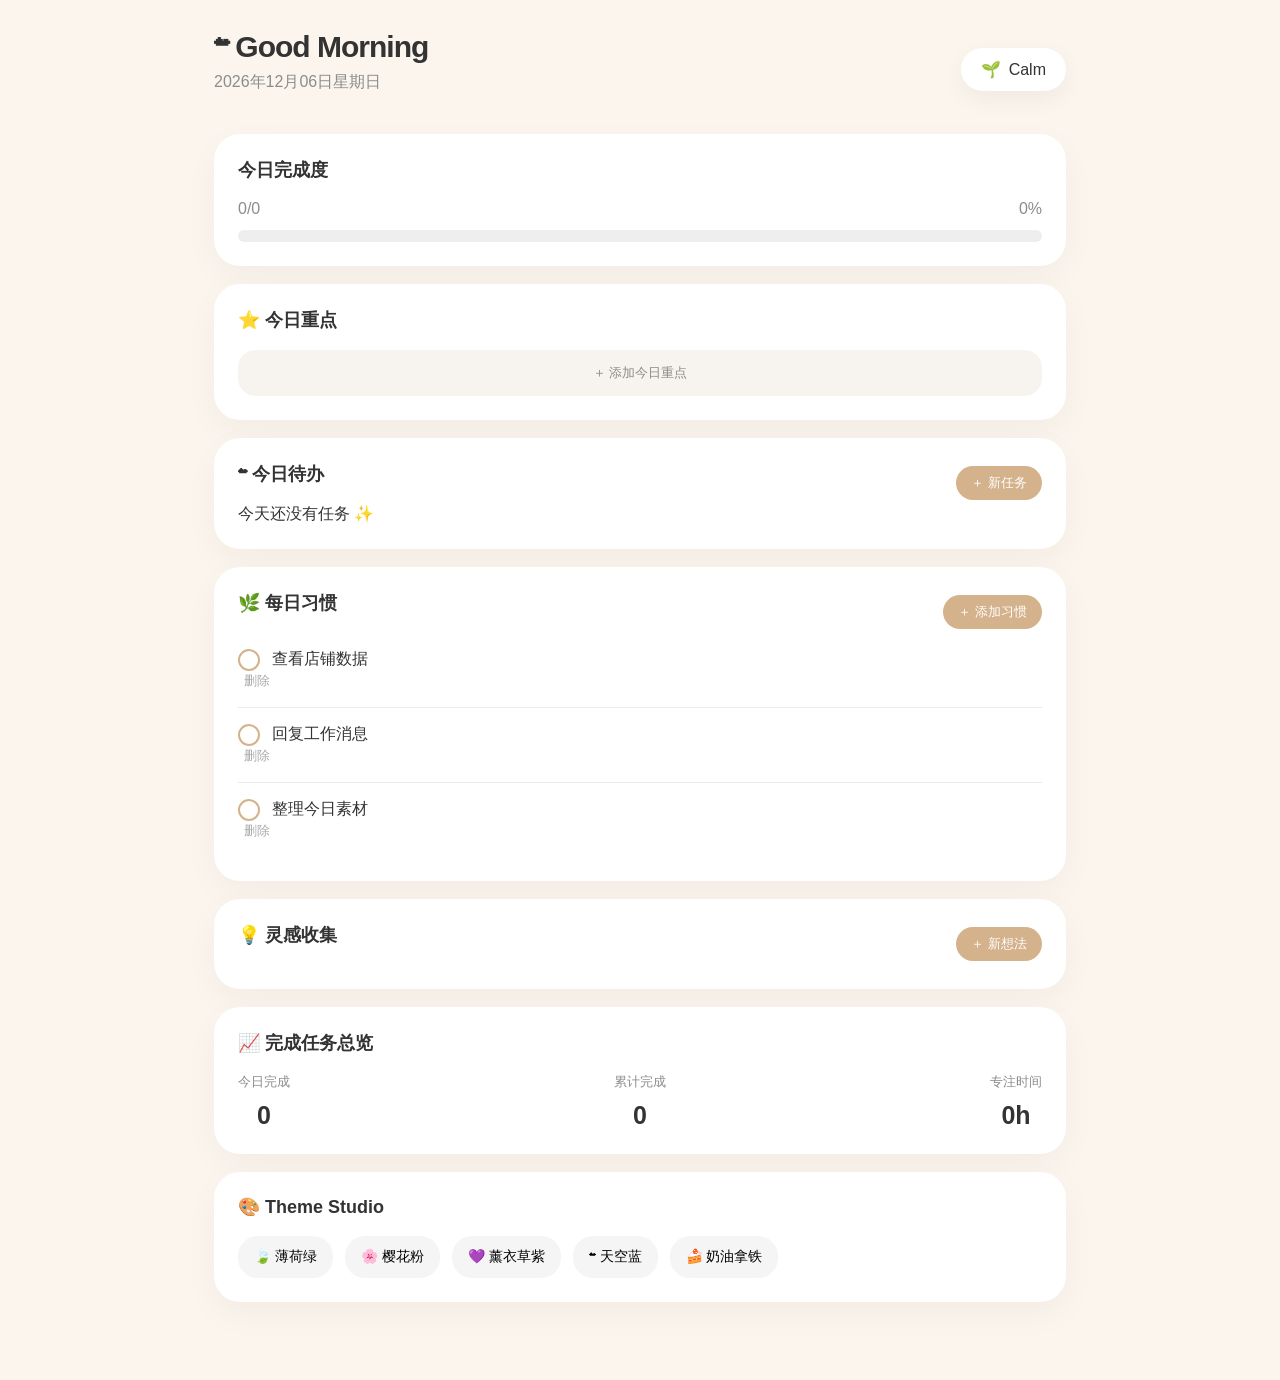
==== index.html @ 62d044f2 "Update index.html" ====
<!DOCTYPE html>
<html lang="zh-CN">

<head>

<meta charset="UTF-8">
<meta name="viewport" content="width=device-width, initial-scale=1.0">

<title>Daynote · Personal Work OS</title>

<link rel="stylesheet" href="style.css">

</head>


<body>


<div class="app">


<!-- 顶部 -->

<header class="top">

<div>

<h1>
☁ Good Morning
</h1>

<p id="todayDate">
2026.07.27 Monday
</p>

</div>


<div class="mood">

<span>
🌱
</span>

<span>
Calm
</span>

</div>


</header>





<!-- 今日完成度 -->

<section class="card progress-card">


<div class="section-title">

今日完成度

</div>


<div class="progress-info">

<span id="completeCount">
0 / 0
</span>


<span id="completeRate">
0%
</span>


</div>


<div class="progress-bar">

<div id="progressLine"></div>

</div>


</section>







<!-- 今日重点 -->

<section class="card">


<div class="section-title">

⭐ 今日重点

</div>


<div id="focusList">


<button class="add-small">

＋ 添加今日重点

</button>


</div>


</section>







<!-- 今日待办 -->

<section class="card">


<div class="section-header">

<div class="section-title">

☁ 今日待办

</div>


<button id="addTaskBtn">

＋ 新任务

</button>


</div>



<div id="taskList">


<!-- JS生成任务 -->


</div>



</section>








<!-- 每日习惯 -->

<section class="card">


<div class="section-header">


<div class="section-title">

🌿 每日习惯

</div>


<button id="addRoutineBtn">

＋ 添加习惯

</button>


</div>



<div id="routineList">


</div>



</section>








<!-- 灵感收集 -->

<section class="card">


<div class="section-header">


<div class="section-title">

💡 灵感收集

</div>


<button id="addIdeaBtn">

＋ 新想法

</button>


</div>


<div id="ideaList">


</div>


</section>








<!-- 完成统计 -->

<section class="card">


<div class="section-title">

📈 完成任务总览

</div>



<div class="statistics">


<div>

<p>
今日完成
</p>

<strong id="todayDone">
0
</strong>

</div>



<div>

<p>
累计完成
</p>

<strong id="totalDone">
0
</strong>


</div>



<div>

<p>
专注时间
</p>

<strong id="focusTime">
0h
</strong>


</div>



</div>



</section>









<!-- 主题 -->

<section class="card">


<div class="section-title">

🎨 Theme Studio

</div>



<div class="theme-box">


<button data-theme="mint">
🍃 薄荷绿
</button>


<button data-theme="pink">
🌸 樱花粉
</button>


<button data-theme="purple">
💜 薰衣草紫
</button>


<button data-theme="blue">
☁ 天空蓝
</button>


<button data-theme="cream">
🍰 奶油拿铁
</button>



</div>



</section>









</div>









<!-- 新建任务弹窗 -->


<div class="modal hidden" id="taskModal">


<div class="modal-content">


<h2>
新建任务
</h2>



<label>
任务名称
</label>


<input id="taskName"
placeholder="例如：优化详情页">




<label>
项目</label>


<input id="taskProject"
placeholder="例如：bydoll">


<label>
分类
</label>


<div class="category-box">

<select id="taskCategory">

<option value="">
选择分类
</option>

</select>


<button type="button" id="manageCategoryBtn">
＋ 管理分类
</button>


</div>




<div class="time-row">


<div>

<label>
开始时间
</label>

<input type="time" id="startTime">

</div>



<div>

<label>
截止时间
</label>

<input type="time" id="endTime">

</div>


</div>







<label>

循环任务

</label>


<select id="repeatTask">


<option value="none">
不循环
</option>

<option value="daily">
每天
</option>

<option value="workday">
工作日
</option>

<option value="weekly">
每周
</option>

<option value="monthly">
每月
</option>


</select>







<label>

备注

</label>


<textarea id="taskNote"

placeholder="添加任务备注...">

</textarea>






<div class="modal-buttons">


<button id="cancelTask">

取消

</button>


<button id="saveTask">

保存

</button>



</div>



</div>


</div>









<!-- 习惯弹窗 -->


<div class="modal hidden" id="routineModal">


<div class="modal-content">


<h2>
新增每日习惯
</h2>


<input id="routineName"

placeholder="例如：英语学习30分钟">



<select id="routineRepeat">

<option>
每天
</option>

<option>
工作日
</option>

<option>
每周
</option>


</select>



<div class="modal-buttons">

<button id="cancelRoutine">

取消

</button>


<button id="saveRoutine">

保存

</button>


</div>


</div>


</div>








<script src="app.js"></script>


</body>


</html>
---- style.css ----
:root{

    --bg:#FBF5ED;
    --card:#FFFFFF;

    --primary:#D4B28C;
    --primary-dark:#B48A62;

    --success:#A9B89A;

    --text:#333333;
    --sub:#8C8C8C;

    --border:#EFEAE3;

}



/* ===== 基础 ===== */


*{
    box-sizing:border-box;
}


body{

    margin:0;

    background:var(--bg);

    color:var(--text);

    font-family:

    "PingFang SC",
    "Microsoft YaHei",
    "Noto Sans SC",
    sans-serif;


}



button{

    border:none;

    cursor:pointer;

    font-family:inherit;

}



.app{

    width:100%;

    max-width:900px;

    margin:auto;

    padding:30px 24px 60px;

}





/* ===== 顶部 ===== */


.top{

    display:flex;

    justify-content:space-between;

    align-items:center;

    margin-bottom:25px;

}



.top h1{

    margin:0;

    font-size:30px;

    font-weight:600;

    letter-spacing:-1px;

}



.top p{

    margin-top:8px;

    color:var(--sub);

}





.mood{

    background:var(--card);

    padding:12px 20px;

    border-radius:30px;

    box-shadow:

    0 8px 25px rgba(0,0,0,.05);

    display:flex;

    gap:8px;

    align-items:center;

}






/* ===== 卡片 ===== */


.card{

    background:var(--card);

    border-radius:26px;

    padding:24px;

    margin-bottom:18px;


    box-shadow:

    0 12px 35px rgba(0,0,0,.04);


    transition:.3s;

}



.card:hover{

    transform:translateY(-2px);

}







.section-title{

    font-size:18px;

    font-weight:600;

    margin-bottom:18px;

}



.section-header{

    display:flex;

    justify-content:space-between;

    align-items:center;

}





/* ===== 按钮 ===== */


#addTaskBtn,

#addRoutineBtn,

#addIdeaBtn{

    background:var(--primary);

    color:white;

    padding:8px 15px;

    border-radius:20px;

    font-size:13px;

}





.add-small{

    background:#f7f3ee;

    color:var(--sub);

    width:100%;

    padding:14px;

    border-radius:18px;

}






/* ===== 进度 ===== */


.progress-info{

    display:flex;

    justify-content:space-between;

    color:var(--sub);

    margin-bottom:12px;

}




.progress-bar{

    height:12px;

    background:#eee;

    border-radius:20px;

    overflow:hidden;

}



#progressLine{

    height:100%;

    width:0;

    background:var(--primary);

    border-radius:20px;

    transition:.5s;

}








/* ===== 任务 ===== */


.task-item{


    padding:16px 0;

    border-bottom:

    1px solid var(--border);


    animation:fade .3s;


}



.task-item:last-child{

    border-bottom:none;

}



.task-main{

    display:flex;

    align-items:flex-start;

    gap:12px;

}



.checkbox{

    width:22px;

    height:22px;

    border-radius:50%;

    border:2px solid var(--primary);

    flex-shrink:0;

}



.checkbox.done{

    background:var(--success);

    border-color:var(--success);

}



.task-title{

    font-size:15px;

}



.task-done{

    text-decoration:line-through;

    color:#aaa;

}



.task-meta{

    margin-top:8px;

    font-size:12px;

    color:var(--sub);

}



.note{

    background:#faf8f5;

    padding:12px;

    margin-top:12px;

    border-radius:15px;

    font-size:13px;

    color:#666;

}





/* ===== 统计 ===== */


.statistics{

    display:flex;

    justify-content:space-between;

    text-align:center;

}



.statistics p{

    margin:0 0 10px;

    color:var(--sub);

    font-size:13px;

}



.statistics strong{

    font-size:25px;

}







/* ===== 主题 ===== */


.theme-box{

    display:flex;

    flex-wrap:wrap;

    gap:12px;

}



.theme-box button{


    background:#f5f5f5;

    padding:12px 16px;

    border-radius:20px;

    font-size:14px;


}






/* ===== 弹窗 ===== */


.modal{


    position:fixed;

    inset:0;

    background:

    rgba(0,0,0,.25);


    display:flex;

    justify-content:center;

    align-items:center;

    z-index:100;


}




.hidden{

    display:none;

}



.modal-content{


    width:90%;

    max-width:420px;


    background:white;


    border-radius:30px;

    padding:28px;


    animation:pop .25s;


}





.modal-content h2{

    margin-top:0;

}




.modal-content label{


    display:block;

    font-size:13px;

    color:var(--sub);

    margin:

    15px 0 8px;


}





.modal-content input,

.modal-content textarea,

.modal-content select{


    width:100%;


    border:none;

    background:#f7f5f2;

    border-radius:15px;

    padding:14px;


    outline:none;

    font-size:14px;


}





.modal-content textarea{

    height:100px;

    resize:none;

}





.time-row{

    display:flex;

    gap:10px;

}



.time-row div{

    flex:1;

}





.modal-buttons{


    display:flex;

    gap:12px;

    margin-top:20px;

}



.modal-buttons button{

    flex:1;

    padding:14px;

    border-radius:18px;


}



#cancelTask,

#cancelRoutine{

    background:#eee;

}



#saveTask,

#saveRoutine{

    background:var(--primary);

    color:white;

}





/* ===== 动画 ===== */


@keyframes fade{

    from{

        opacity:0;

        transform:translateY(10px);

    }


    to{

        opacity:1;

    }

}



@keyframes pop{

    from{

        opacity:0;

        transform:scale(.9);

    }

    to{

        opacity:1;

    }

}








/* ===== 五套主题 ===== */



body.mint{


    --bg:#F1F8F5;

    --primary:#91C9B0;

    --primary-dark:#6FAF92;


}



body.pink{


    --bg:#FFF3F6;

    --primary:#E8A7B8;

    --primary-dark:#D98298;


}



body.purple{


    --bg:#F6F2FA;

    --primary:#B7A4D8;

    --primary-dark:#9278C0;


}



body.blue{


    --bg:#F1F7FC;

    --primary:#8BB9DD;

    --primary-dark:#6298C4;


}



body.cream{


    --bg:#FBF5ED;

    --primary:#D4B28C;

    --primary-dark:#B48A62;


}








/* 手机适配 */


@media(max-width:600px){


.app{

    padding:20px 15px;

}



.top h1{

    font-size:25px;

}



.card{

    padding:20px;

    border-radius:22px;

}



.statistics strong{

    font-size:21px;

}


}
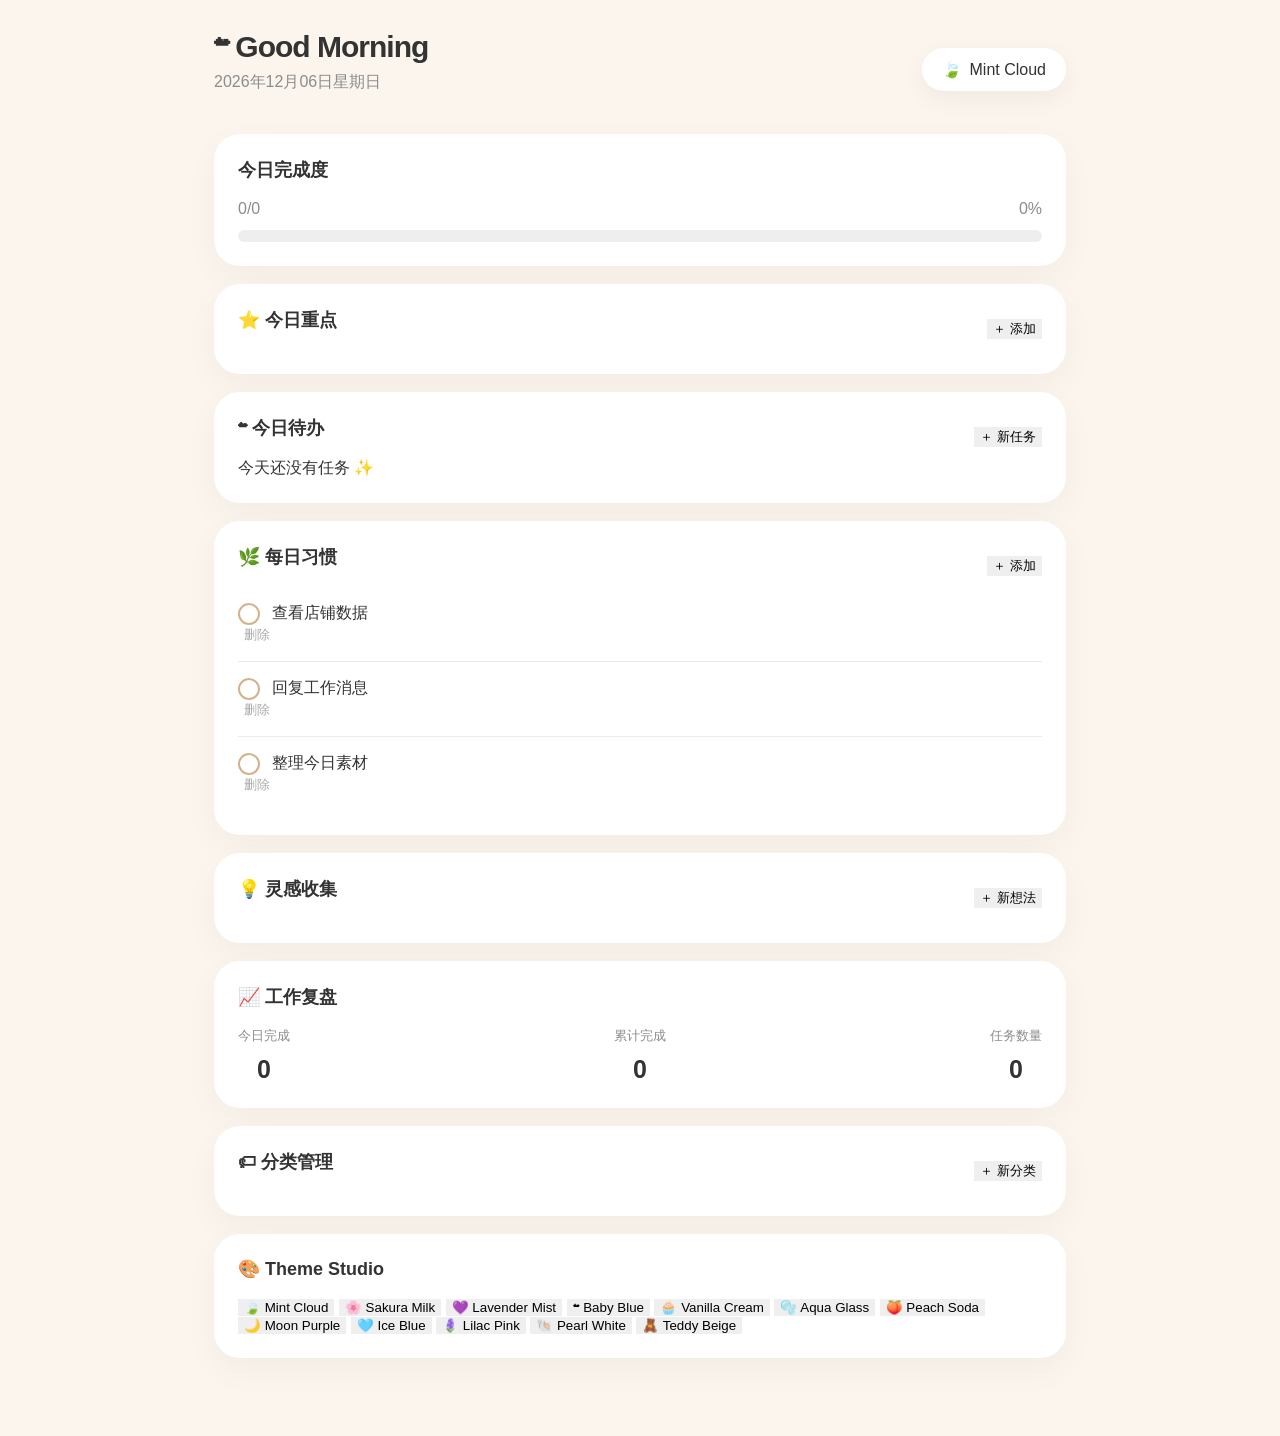
==== commit 4247dc35: "Update index.html" ====
--- a/index.html
+++ b/index.html
@@ -4,12 +4,17 @@
 <head>
 
 <meta charset="UTF-8">
+
 <meta name="viewport" content="width=device-width, initial-scale=1.0">
 
-<title>Daynote · Personal Work OS</title>
+<title>
+Daynote · Personal Work OS
+</title>
+
 
 <link rel="stylesheet" href="style.css">
 
+
 </head>
 
 
@@ -22,6 +27,7 @@
 <!-- 顶部 -->
 
 <header class="top">
+
 
 <div>
 
@@ -29,23 +35,27 @@
 ☁ Good Morning
 </h1>
 
+
 <p id="todayDate">
 2026.07.27 Monday
 </p>
 
-</div>
+
+</div>
+
 
 
 <div class="mood">
 
-<span>
-🌱
+<span id="moodIcon">
+🍃
 </span>
 
-<span>
-Calm
+<span id="moodText">
+Mint Cloud
 </span>
 
+
 </div>
 
 
@@ -55,9 +65,12 @@
 
 
 
-<!-- 今日完成度 -->
-
-<section class="card progress-card">
+
+
+<!-- 完成度 -->
+
+
+<section class="card">
 
 
 <div class="section-title">
@@ -68,6 +81,7 @@
 
 
 <div class="progress-info">
+
 
 <span id="completeCount">
 0 / 0
@@ -82,11 +96,17 @@
 </div>
 
 
+
 <div class="progress-bar">
 
-<div id="progressLine"></div>
-
-</div>
+
+<div id="progressLine">
+
+</div>
+
+
+</div>
+
 
 
 </section>
@@ -97,11 +117,16 @@
 
 
 
+
 <!-- 今日重点 -->
 
+
 <section class="card">
 
 
+<div class="section-header">
+
+
 <div class="section-title">
 
 ⭐ 今日重点
@@ -109,16 +134,21 @@
 </div>
 
 
+
+<button onclick="addFocus()">
+
+＋ 添加
+
+</button>
+
+
+</div>
+
+
+
 <div id="focusList">
 
 
-<button class="add-small">
-
-＋ 添加今日重点
-
-</button>
-
-
 </div>
 
 
@@ -130,13 +160,17 @@
 
 
 
+
+
 <!-- 今日待办 -->
 
+
 <section class="card">
 
 
 <div class="section-header">
 
+
 <div class="section-title">
 
 ☁ 今日待办
@@ -144,7 +178,8 @@
 </div>
 
 
-<button id="addTaskBtn">
+
+<button onclick="openTaskModal()">
 
 ＋ 新任务
 
@@ -158,11 +193,7 @@
 <div id="taskList">
 
 
-<!-- JS生成任务 -->
-
-
-</div>
-
+</div>
 
 
 </section>
@@ -174,8 +205,10 @@
 
 
 
+
 <!-- 每日习惯 -->
 
+
 <section class="card">
 
 
@@ -189,9 +222,10 @@
 </div>
 
 
-<button id="addRoutineBtn">
-
-＋ 添加习惯
+
+<button onclick="openRoutineModal()">
+
+＋ 添加
 
 </button>
 
@@ -202,9 +236,7 @@
 
 <div id="routineList">
 
-
-</div>
-
+</div>
 
 
 </section>
@@ -216,7 +248,9 @@
 
 
 
-<!-- 灵感收集 -->
+
+<!-- 灵感 -->
+
 
 <section class="card">
 
@@ -231,7 +265,8 @@
 </div>
 
 
-<button id="addIdeaBtn">
+
+<button onclick="addIdea()">
 
 ＋ 新想法
 
@@ -241,6 +276,7 @@
 </div>
 
 
+
 <div id="ideaList">
 
 
@@ -256,14 +292,16 @@
 
 
 
-<!-- 完成统计 -->
+
+<!-- 工作统计 -->
+
 
 <section class="card">
 
 
 <div class="section-title">
 
-📈 完成任务总览
+📈 工作复盘
 
 </div>
 
@@ -282,6 +320,7 @@
 0
 </strong>
 
+
 </div>
 
 
@@ -301,21 +340,22 @@
 
 
 
+
 <div>
 
 <p>
-专注时间
+任务数量
 </p>
 
-<strong id="focusTime">
-0h
+
+<strong id="taskTotal">
+0
 </strong>
 
 
 </div>
 
 
-
 </div>
 
 
@@ -330,8 +370,53 @@
 
 
 
+<!-- 分类管理 -->
+
+
+<section class="card">
+
+
+<div class="section-header">
+
+
+<div class="section-title">
+
+🏷 分类管理
+
+</div>
+
+
+<button onclick="openCategoryModal()">
+
+＋ 新分类
+
+</button>
+
+
+</div>
+
+
+
+<div id="categoryList">
+
+
+</div>
+
+
+
+</section>
+
+
+
+
+
+
+
+
+
 <!-- 主题 -->
 
+
 <section class="card">
 
 
@@ -343,37 +428,96 @@
 
 
 
-<div class="theme-box">
-
-
-<button data-theme="mint">
-🍃 薄荷绿
-</button>
-
-
-<button data-theme="pink">
-🌸 樱花粉
-</button>
-
-
-<button data-theme="purple">
-💜 薰衣草紫
-</button>
-
-
-<button data-theme="blue">
-☁ 天空蓝
-</button>
-
-
-<button data-theme="cream">
-🍰 奶油拿铁
-</button>
-
-
-
-</div>
-
+<div class="theme-grid">
+
+
+
+<button onclick="changeTheme('mint')">
+
+🍃 Mint Cloud
+
+</button>
+
+
+<button onclick="changeTheme('sakura')">
+
+🌸 Sakura Milk
+
+</button>
+
+
+<button onclick="changeTheme('lavender')">
+
+💜 Lavender Mist
+
+</button>
+
+
+<button onclick="changeTheme('babyblue')">
+
+☁ Baby Blue
+
+</button>
+
+
+<button onclick="changeTheme('vanilla')">
+
+🧁 Vanilla Cream
+
+</button>
+
+
+<button onclick="changeTheme('aqua')">
+
+🫧 Aqua Glass
+
+</button>
+
+
+<button onclick="changeTheme('peach')">
+
+🍑 Peach Soda
+
+</button>
+
+
+<button onclick="changeTheme('moon')">
+
+🌙 Moon Purple
+
+</button>
+
+
+<button onclick="changeTheme('ice')">
+
+🩵 Ice Blue
+
+</button>
+
+
+<button onclick="changeTheme('lilac')">
+
+🪻 Lilac Pink
+
+</button>
+
+
+<button onclick="changeTheme('pearl')">
+
+🐚 Pearl White
+
+</button>
+
+
+<button onclick="changeTheme('teddy')">
+
+🧸 Teddy Beige
+
+</button>
+
+
+
+</div>
 
 
 </section>
@@ -382,27 +526,25 @@
 
 
 
-
-
-
-
-</div>
-
-
-
-
-
-
-
-
-
-<!-- 新建任务弹窗 -->
+</div>
+
+
+
+
+
+
+
+
+
+<!-- ==================
+任务弹窗
+================== -->
 
 
 <div class="modal hidden" id="taskModal">
 
 
-<div class="modal-content">
+<div class="modal-box">
 
 
 <h2>
@@ -417,17 +559,22 @@
 
 
 <input id="taskName"
-placeholder="例如：优化详情页">
+placeholder="例如：优化吸盘挂钩详情页">
+
 
 
 
 
 <label>
-项目</label>
+项目
+</label>
 
 
 <input id="taskProject"
 placeholder="例如：bydoll">
+
+
+
 
 
 <label>
@@ -435,23 +582,40 @@
 </label>
 
 
-<div class="category-box">
-
 <select id="taskCategory">
 
-<option value="">
-选择分类
-</option>
-
 </select>
 
 
-<button type="button" id="manageCategoryBtn">
-＋ 管理分类
-</button>
-
-
-</div>
+
+
+
+<label>
+优先级
+</label>
+
+
+<select id="taskPriority">
+
+
+<option>
+⭐ 高
+</option>
+
+
+<option>
+普通
+</option>
+
+
+<option>
+低
+</option>
+
+
+</select>
+
+
 
 
 
@@ -465,19 +629,27 @@
 开始时间
 </label>
 
-<input type="time" id="startTime">
+
+<input 
+type="time"
+id="startTime">
 
 </div>
 
 
 
 <div>
+
 
 <label>
 截止时间
 </label>
 
-<input type="time" id="endTime">
+
+<input
+type="time"
+id="endTime">
+
 
 </div>
 
@@ -491,31 +663,33 @@
 
 
 <label>
-
 循环任务
-
 </label>
 
 
-<select id="repeatTask">
+<select id="taskRepeat">
 
 
 <option value="none">
 不循环
 </option>
 
+
 <option value="daily">
 每天
 </option>
 
+
 <option value="workday">
 工作日
 </option>
 
+
 <option value="weekly">
 每周
 </option>
 
+
 <option value="monthly">
 每月
 </option>
@@ -530,15 +704,13 @@
 
 
 <label>
-
 备注
-
 </label>
 
 
-<textarea id="taskNote"
-
-placeholder="添加任务备注...">
+<textarea 
+id="taskNote"
+placeholder="记录任务细节...">
 
 </textarea>
 
@@ -546,18 +718,18 @@
 
 
 
-
 <div class="modal-buttons">
 
 
-<button id="cancelTask">
+<button onclick="closeModal('taskModal')">
 
 取消
 
 </button>
 
 
-<button id="saveTask">
+
+<button onclick="saveTask()">
 
 保存
 
@@ -582,13 +754,15 @@
 
 
 
-<!-- 习惯弹窗 -->
+<!-- ==================
+习惯弹窗
+================== -->
 
 
 <div class="modal hidden" id="routineModal">
 
 
-<div class="modal-content">
+<div class="modal-box">
 
 
 <h2>
@@ -596,41 +770,47 @@
 </h2>
 
 
-<input id="routineName"
-
+<input
+id="routineName"
 placeholder="例如：英语学习30分钟">
 
 
 
 <select id="routineRepeat">
+
 
 <option>
 每天
 </option>
 
+
 <option>
 工作日
 </option>
 
+
 <option>
 每周
 </option>
 
 
+
 </select>
 
 
 
 <div class="modal-buttons">
 
-<button id="cancelRoutine">
+
+<button onclick="closeModal('routineModal')">
 
 取消
 
 </button>
 
 
-<button id="saveRoutine">
+
+<button onclick="saveRoutine()">
 
 保存
 
@@ -652,6 +832,68 @@
 
 
 
+
+<!-- ==================
+分类弹窗
+================== -->
+
+
+<div class="modal hidden" id="categoryModal">
+
+
+<div class="modal-box">
+
+
+<h2>
+创建分类
+</h2>
+
+
+
+<input
+id="categoryIcon"
+placeholder="输入图标，例如 🎨">
+
+
+<input
+id="categoryName"
+placeholder="分类名称">
+
+
+
+<div class="modal-buttons">
+
+
+<button onclick="closeModal('categoryModal')">
+
+取消
+
+</button>
+
+
+<button onclick="saveCategory()">
+
+保存
+
+</button>
+
+
+</div>
+
+
+</div>
+
+
+</div>
+
+
+
+
+
+
+
+
+
 <script src="app.js"></script>
 
 
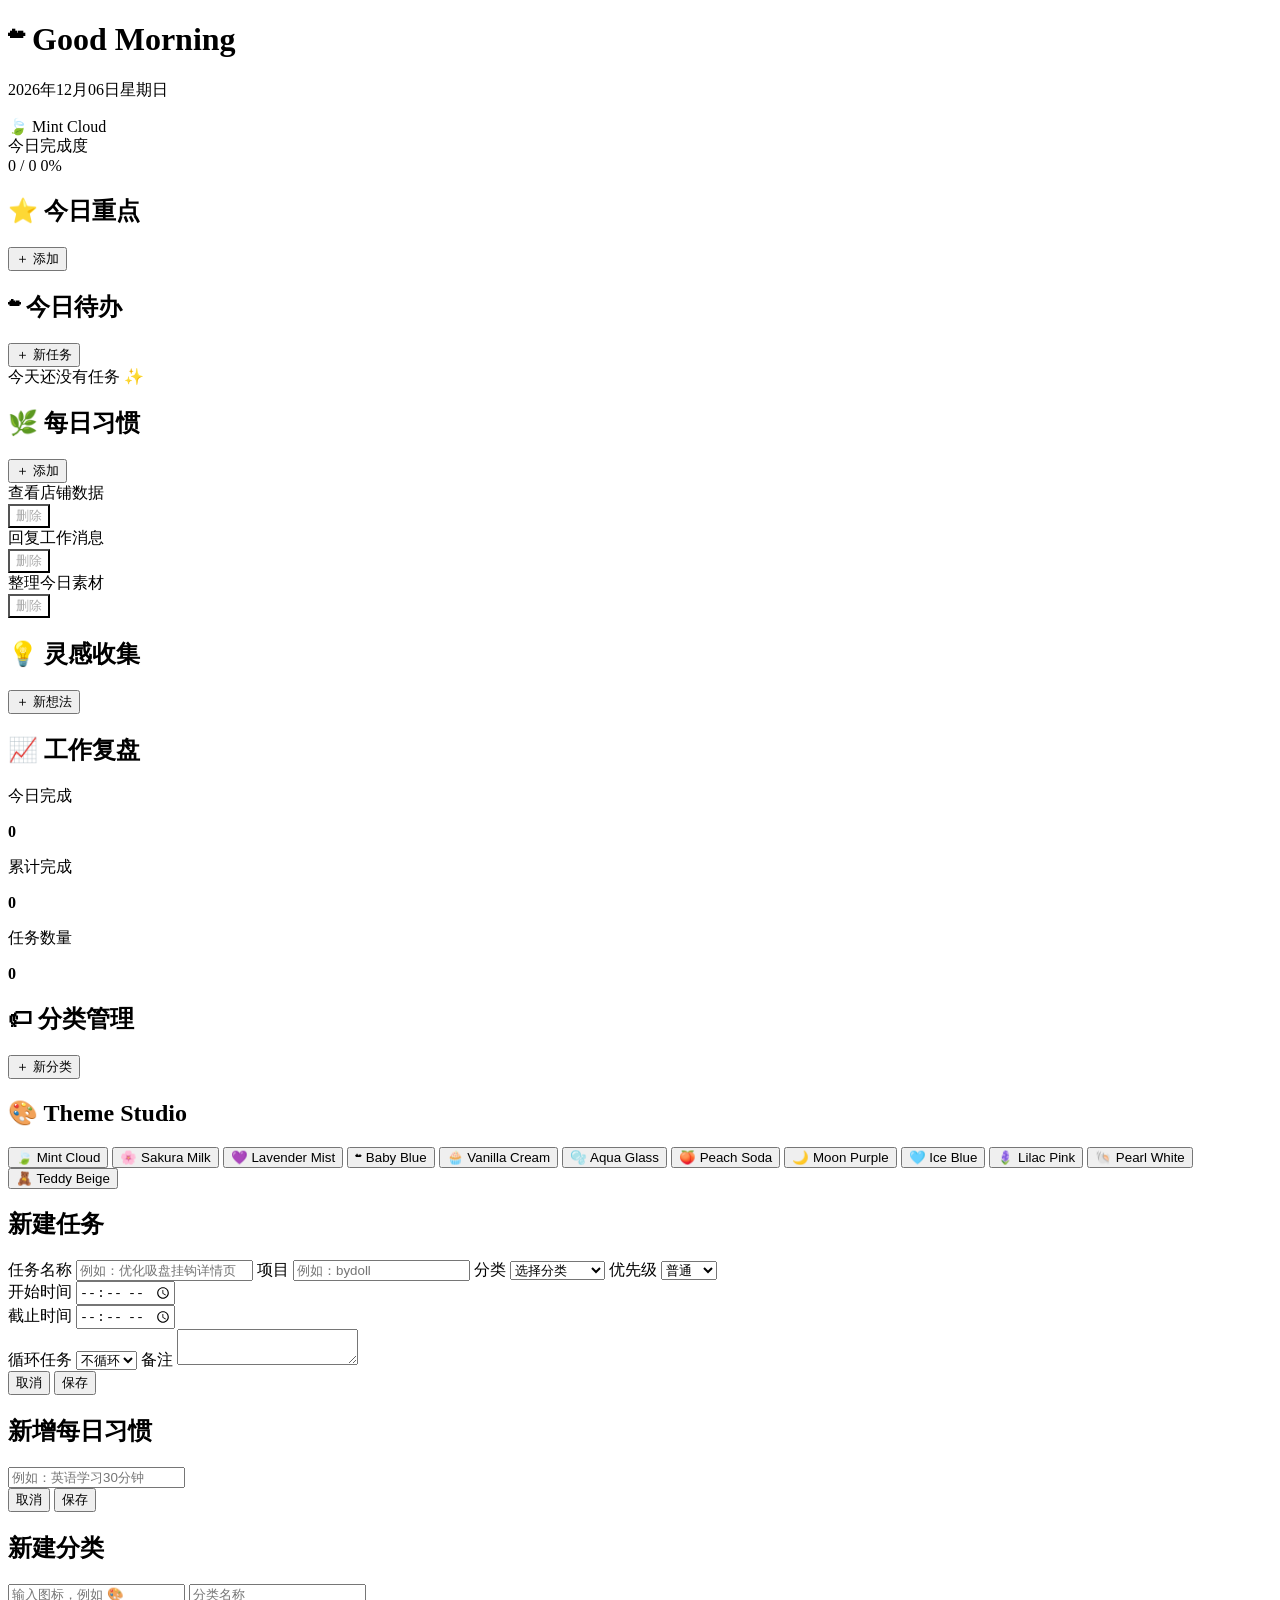
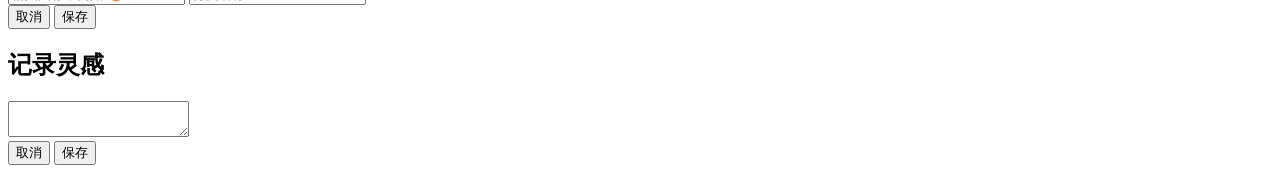
==== commit 20fbc027: "Update index.html" ====
--- a/index.html
+++ b/index.html
@@ -11,10 +11,8 @@
 Daynote · Personal Work OS
 </title>
 
-
 <link rel="stylesheet" href="style.css">
 
-
 </head>
 
 
@@ -23,8 +21,6 @@
 
 <div class="app">
 
-
-<!-- 顶部 -->
 
 <header class="top">
 
@@ -36,9 +32,7 @@
 </h1>
 
 
-<p id="todayDate">
-2026.07.27 Monday
-</p>
+<p id="todayDate"></p>
 
 
 </div>
@@ -47,11 +41,11 @@
 
 <div class="mood">
 
-<span id="moodIcon">
+<span id="themeIcon">
 🍃
 </span>
 
-<span id="moodText">
+<span id="themeName">
 Mint Cloud
 </span>
 
@@ -67,9 +61,6 @@
 
 
 
-<!-- 完成度 -->
-
-
 <section class="card">
 
 
@@ -83,13 +74,17 @@
 <div class="progress-info">
 
 
-<span id="completeCount">
+<span id="progressText">
+
 0 / 0
+
 </span>
 
 
-<span id="completeRate">
+<span id="progressPercent">
+
 0%
+
 </span>
 
 
@@ -99,11 +94,7 @@
 
 <div class="progress-bar">
 
-
-<div id="progressLine">
-
-</div>
-
+<div id="progressInner"></div>
 
 </div>
 
@@ -118,8 +109,6 @@
 
 
 
-<!-- 今日重点 -->
-
 
 <section class="card">
 
@@ -127,15 +116,12 @@
 <div class="section-header">
 
 
-<div class="section-title">
-
+<h2>
 ⭐ 今日重点
-
-</div>
-
-
-
-<button onclick="addFocus()">
+</h2>
+
+
+<button id="addFocusBtn">
 
 ＋ 添加
 
@@ -146,10 +132,8 @@
 
 
 
-<div id="focusList">
-
-
-</div>
+<div id="focusList"></div>
+
 
 
 </section>
@@ -162,24 +146,18 @@
 
 
 
-<!-- 今日待办 -->
-
-
 <section class="card">
 
 
 <div class="section-header">
 
 
-<div class="section-title">
-
+<h2>
 ☁ 今日待办
-
-</div>
-
-
-
-<button onclick="openTaskModal()">
+</h2>
+
+
+<button id="addTaskBtn">
 
 ＋ 新任务
 
@@ -192,7 +170,6 @@
 
 <div id="taskList">
 
-
 </div>
 
 
@@ -206,24 +183,18 @@
 
 
 
-<!-- 每日习惯 -->
-
-
 <section class="card">
 
 
 <div class="section-header">
 
 
-<div class="section-title">
-
+<h2>
 🌿 每日习惯
-
-</div>
-
-
-
-<button onclick="openRoutineModal()">
+</h2>
+
+
+<button id="addRoutineBtn">
 
 ＋ 添加
 
@@ -249,24 +220,18 @@
 
 
 
-<!-- 灵感 -->
-
-
 <section class="card">
 
 
 <div class="section-header">
 
 
-<div class="section-title">
-
+<h2>
 💡 灵感收集
-
-</div>
-
-
-
-<button onclick="addIdea()">
+</h2>
+
+
+<button id="addIdeaBtn">
 
 ＋ 新想法
 
@@ -279,8 +244,8 @@
 
 <div id="ideaList">
 
-
-</div>
+</div>
+
 
 
 </section>
@@ -293,18 +258,14 @@
 
 
 
-<!-- 工作统计 -->
-
-
 <section class="card">
 
 
-<div class="section-title">
+<h2>
 
 📈 工作复盘
 
-</div>
-
+</h2>
 
 
 <div class="statistics">
@@ -331,13 +292,12 @@
 累计完成
 </p>
 
-<strong id="totalDone">
+<strong id="allDone">
 0
 </strong>
 
 
 </div>
-
 
 
 
@@ -347,8 +307,7 @@
 任务数量
 </p>
 
-
-<strong id="taskTotal">
+<strong id="taskNumber">
 0
 </strong>
 
@@ -356,8 +315,8 @@
 </div>
 
 
-</div>
-
+
+</div>
 
 
 </section>
@@ -370,23 +329,18 @@
 
 
 
-<!-- 分类管理 -->
-
-
 <section class="card">
 
 
 <div class="section-header">
 
 
-<div class="section-title">
-
+<h2>
 🏷 分类管理
-
-</div>
-
-
-<button onclick="openCategoryModal()">
+</h2>
+
+
+<button id="addCategoryBtn">
 
 ＋ 新分类
 
@@ -396,10 +350,8 @@
 </div>
 
 
-
 <div id="categoryList">
 
-
 </div>
 
 
@@ -414,109 +366,104 @@
 
 
 
-<!-- 主题 -->
-
-
 <section class="card">
 
 
-<div class="section-title">
+<h2>
 
 🎨 Theme Studio
 
-</div>
+</h2>
 
 
 
 <div class="theme-grid">
 
 
-
-<button onclick="changeTheme('mint')">
+<button data-theme="mint">
 
 🍃 Mint Cloud
 
 </button>
 
 
-<button onclick="changeTheme('sakura')">
+<button data-theme="sakura">
 
 🌸 Sakura Milk
 
 </button>
 
 
-<button onclick="changeTheme('lavender')">
+<button data-theme="lavender">
 
 💜 Lavender Mist
 
 </button>
 
 
-<button onclick="changeTheme('babyblue')">
+<button data-theme="blue">
 
 ☁ Baby Blue
 
 </button>
 
 
-<button onclick="changeTheme('vanilla')">
+<button data-theme="vanilla">
 
 🧁 Vanilla Cream
 
 </button>
 
 
-<button onclick="changeTheme('aqua')">
+<button data-theme="aqua">
 
 🫧 Aqua Glass
 
 </button>
 
 
-<button onclick="changeTheme('peach')">
+<button data-theme="peach">
 
 🍑 Peach Soda
 
 </button>
 
 
-<button onclick="changeTheme('moon')">
+<button data-theme="moon">
 
 🌙 Moon Purple
 
 </button>
 
 
-<button onclick="changeTheme('ice')">
+<button data-theme="ice">
 
 🩵 Ice Blue
 
 </button>
 
 
-<button onclick="changeTheme('lilac')">
+<button data-theme="lilac">
 
 🪻 Lilac Pink
 
 </button>
 
 
-<button onclick="changeTheme('pearl')">
+<button data-theme="pearl">
 
 🐚 Pearl White
 
 </button>
 
 
-<button onclick="changeTheme('teddy')">
+<button data-theme="teddy">
 
 🧸 Teddy Beige
 
 </button>
 
 
-
 </div>
 
 
@@ -527,18 +474,9 @@
 
 
 </div>
-
-
-
-
-
-
-
-
-
-<!-- ==================
+<!-- ======================
 任务弹窗
-================== -->
+====================== -->
 
 
 <div class="modal hidden" id="taskModal">
@@ -558,7 +496,8 @@
 </label>
 
 
-<input id="taskName"
+<input 
+id="taskName"
 placeholder="例如：优化吸盘挂钩详情页">
 
 
@@ -570,7 +509,8 @@
 </label>
 
 
-<input id="taskProject"
+<input
+id="taskProject"
 placeholder="例如：bydoll">
 
 
@@ -590,6 +530,8 @@
 
 
 
+
+
 <label>
 优先级
 </label>
@@ -600,19 +542,24 @@
 
 <option>
 ⭐ 高
+
 </option>
 
 
+<option selected>
+
+普通
+
+</option>
+
+
 <option>
-普通
+
+低
+
 </option>
 
 
-<option>
-低
-</option>
-
-
 </select>
 
 
@@ -620,21 +567,27 @@
 
 
 
+
+
 <div class="time-row">
 
 
 <div>
+
 
 <label>
 开始时间
 </label>
 
 
-<input 
+<input
 type="time"
-id="startTime">
-
-</div>
+id="taskStart">
+
+
+</div>
+
+
 
 
 
@@ -648,13 +601,14 @@
 
 <input
 type="time"
-id="endTime">
-
-
-</div>
-
-
-</div>
+id="taskEnd">
+
+
+</div>
+
+
+</div>
+
 
 
 
@@ -671,27 +625,37 @@
 
 
 <option value="none">
+
 不循环
+
 </option>
 
 
 <option value="daily">
+
 每天
+
 </option>
 
 
 <option value="workday">
+
 工作日
+
 </option>
 
 
 <option value="weekly">
+
 每周
+
 </option>
 
 
 <option value="monthly">
+
 每月
+
 </option>
 
 
@@ -708,8 +672,10 @@
 </label>
 
 
-<textarea 
+<textarea
+
 id="taskNote"
+
 placeholder="记录任务细节...">
 
 </textarea>
@@ -718,10 +684,12 @@
 
 
 
+
+
 <div class="modal-buttons">
 
 
-<button onclick="closeModal('taskModal')">
+<button id="closeTask">
 
 取消
 
@@ -729,7 +697,7 @@
 
 
 
-<button onclick="saveTask()">
+<button id="saveTask">
 
 保存
 
@@ -754,9 +722,10 @@
 
 
 
-<!-- ==================
+
+<!-- ======================
 习惯弹窗
-================== -->
+====================== -->
 
 
 <div class="modal hidden" id="routineModal">
@@ -770,39 +739,18 @@
 </h2>
 
 
+
 <input
+
 id="routineName"
+
 placeholder="例如：英语学习30分钟">
 
 
-
-<select id="routineRepeat">
-
-
-<option>
-每天
-</option>
-
-
-<option>
-工作日
-</option>
-
-
-<option>
-每周
-</option>
-
-
-
-</select>
-
-
-
 <div class="modal-buttons">
 
 
-<button onclick="closeModal('routineModal')">
+<button id="closeRoutine">
 
 取消
 
@@ -810,7 +758,7 @@
 
 
 
-<button onclick="saveRoutine()">
+<button id="saveRoutine">
 
 保存
 
@@ -833,9 +781,9 @@
 
 
 
-<!-- ==================
+<!-- ======================
 分类弹窗
-================== -->
+====================== -->
 
 
 <div class="modal hidden" id="categoryModal">
@@ -845,33 +793,42 @@
 
 
 <h2>
-创建分类
+新建分类
 </h2>
 
 
 
 <input
+
 id="categoryIcon"
+
 placeholder="输入图标，例如 🎨">
 
 
+
 <input
+
 id="categoryName"
+
 placeholder="分类名称">
 
 
 
+
+
+
 <div class="modal-buttons">
 
 
-<button onclick="closeModal('categoryModal')">
+<button id="closeCategory">
 
 取消
 
 </button>
 
 
-<button onclick="saveCategory()">
+
+<button id="saveCategory">
 
 保存
 
@@ -894,6 +851,68 @@
 
 
 
+
+<!-- ======================
+灵感弹窗
+====================== -->
+
+
+<div class="modal hidden" id="ideaModal">
+
+
+<div class="modal-box">
+
+
+<h2>
+记录灵感
+</h2>
+
+
+
+<textarea
+
+id="ideaText"
+
+placeholder="写下你的想法...">
+
+</textarea>
+
+
+
+<div class="modal-buttons">
+
+
+<button id="closeIdea">
+
+取消
+
+</button>
+
+
+
+<button id="saveIdea">
+
+保存
+
+</button>
+
+
+</div>
+
+
+</div>
+
+
+</div>
+
+
+
+
+
+
+
+
+
 <script src="app.js"></script>
 
 
--- a/style.css
+++ b/style.css
@@ -1,863 +1,1660 @@
-:root{
-
-    --bg:#FBF5ED;
-    --card:#FFFFFF;
-
-    --primary:#D4B28C;
-    --primary-dark:#B48A62;
-
-    --success:#A9B89A;
-
-    --text:#333333;
-    --sub:#8C8C8C;
-
-    --border:#EFEAE3;
-
-}
-
-
-
-/* ===== 基础 ===== */
-
-
-*{
-    box-sizing:border-box;
-}
-
-
-body{
-
-    margin:0;
-
-    background:var(--bg);
-
-    color:var(--text);
-
-    font-family:
-
-    "PingFang SC",
-    "Microsoft YaHei",
-    "Noto Sans SC",
-    sans-serif;
-
-
-}
-
-
-
-button{
-
-    border:none;
-
-    cursor:pointer;
-
-    font-family:inherit;
-
-}
-
-
-
-.app{
-
-    width:100%;
-
-    max-width:900px;
-
-    margin:auto;
-
-    padding:30px 24px 60px;
-
-}
-
-
-
-
-
-/* ===== 顶部 ===== */
-
-
-.top{
-
-    display:flex;
-
-    justify-content:space-between;
-
-    align-items:center;
-
-    margin-bottom:25px;
-
-}
-
-
-
-.top h1{
-
-    margin:0;
-
-    font-size:30px;
-
-    font-weight:600;
-
-    letter-spacing:-1px;
-
-}
-
-
-
-.top p{
-
-    margin-top:8px;
-
-    color:var(--sub);
-
-}
-
-
-
-
-
-.mood{
-
-    background:var(--card);
-
-    padding:12px 20px;
-
-    border-radius:30px;
-
-    box-shadow:
-
-    0 8px 25px rgba(0,0,0,.05);
-
-    display:flex;
-
-    gap:8px;
-
-    align-items:center;
-
-}
-
-
-
-
-
-
-/* ===== 卡片 ===== */
-
-
-.card{
-
-    background:var(--card);
-
-    border-radius:26px;
-
-    padding:24px;
-
-    margin-bottom:18px;
-
-
-    box-shadow:
-
-    0 12px 35px rgba(0,0,0,.04);
-
-
-    transition:.3s;
-
-}
-
-
-
-.card:hover{
-
-    transform:translateY(-2px);
-
-}
-
-
-
-
-
-
-
-.section-title{
-
-    font-size:18px;
-
-    font-weight:600;
-
-    margin-bottom:18px;
-
-}
-
-
-
-.section-header{
-
-    display:flex;
-
-    justify-content:space-between;
-
-    align-items:center;
-
-}
-
-
-
-
-
-/* ===== 按钮 ===== */
-
-
-#addTaskBtn,
-
-#addRoutineBtn,
-
-#addIdeaBtn{
-
-    background:var(--primary);
-
-    color:white;
-
-    padding:8px 15px;
-
-    border-radius:20px;
-
-    font-size:13px;
-
-}
-
-
-
-
-
-.add-small{
-
-    background:#f7f3ee;
-
-    color:var(--sub);
-
-    width:100%;
-
-    padding:14px;
-
-    border-radius:18px;
-
-}
-
-
-
-
-
-
-/* ===== 进度 ===== */
-
-
-.progress-info{
-
-    display:flex;
-
-    justify-content:space-between;
-
-    color:var(--sub);
-
-    margin-bottom:12px;
-
-}
-
-
-
-
-.progress-bar{
-
-    height:12px;
-
-    background:#eee;
-
-    border-radius:20px;
-
-    overflow:hidden;
-
-}
-
-
-
-#progressLine{
-
-    height:100%;
-
-    width:0;
-
-    background:var(--primary);
-
-    border-radius:20px;
-
-    transition:.5s;
-
-}
-
-
-
-
-
-
-
-
-/* ===== 任务 ===== */
-
-
-.task-item{
-
-
-    padding:16px 0;
-
-    border-bottom:
-
-    1px solid var(--border);
-
-
-    animation:fade .3s;
-
-
-}
-
-
-
-.task-item:last-child{
-
-    border-bottom:none;
-
-}
-
-
-
-.task-main{
-
-    display:flex;
-
-    align-items:flex-start;
-
-    gap:12px;
-
-}
-
-
-
-.checkbox{
-
-    width:22px;
-
-    height:22px;
-
-    border-radius:50%;
-
-    border:2px solid var(--primary);
-
-    flex-shrink:0;
-
-}
-
-
-
-.checkbox.done{
-
-    background:var(--success);
-
-    border-color:var(--success);
-
-}
-
-
-
-.task-title{
-
-    font-size:15px;
-
-}
-
-
-
-.task-done{
-
-    text-decoration:line-through;
-
-    color:#aaa;
-
-}
-
-
-
-.task-meta{
-
-    margin-top:8px;
-
-    font-size:12px;
-
-    color:var(--sub);
-
-}
-
-
-
-.note{
-
-    background:#faf8f5;
-
-    padding:12px;
-
-    margin-top:12px;
-
-    border-radius:15px;
-
-    font-size:13px;
-
-    color:#666;
-
-}
-
-
-
-
-
-/* ===== 统计 ===== */
-
-
-.statistics{
-
-    display:flex;
-
-    justify-content:space-between;
-
-    text-align:center;
-
-}
-
-
-
-.statistics p{
-
-    margin:0 0 10px;
-
-    color:var(--sub);
-
-    font-size:13px;
-
-}
-
-
-
-.statistics strong{
-
-    font-size:25px;
-
-}
-
-
-
-
-
-
-
-/* ===== 主题 ===== */
-
-
-.theme-box{
-
-    display:flex;
-
-    flex-wrap:wrap;
-
-    gap:12px;
-
-}
-
-
-
-.theme-box button{
-
-
-    background:#f5f5f5;
-
-    padding:12px 16px;
-
-    border-radius:20px;
-
-    font-size:14px;
-
-
-}
-
-
-
-
-
-
-/* ===== 弹窗 ===== */
-
-
-.modal{
-
-
-    position:fixed;
-
-    inset:0;
-
-    background:
-
-    rgba(0,0,0,.25);
-
-
-    display:flex;
-
-    justify-content:center;
-
-    align-items:center;
-
-    z-index:100;
-
-
-}
-
-
-
-
-.hidden{
-
-    display:none;
-
-}
-
-
-
-.modal-content{
-
-
-    width:90%;
-
-    max-width:420px;
-
-
-    background:white;
-
-
-    border-radius:30px;
-
-    padding:28px;
-
-
-    animation:pop .25s;
-
-
-}
-
-
-
-
-
-.modal-content h2{
-
-    margin-top:0;
-
-}
-
-
-
-
-.modal-content label{
-
-
-    display:block;
-
-    font-size:13px;
-
-    color:var(--sub);
-
-    margin:
-
-    15px 0 8px;
-
-
-}
-
-
-
-
-
-.modal-content input,
-
-.modal-content textarea,
-
-.modal-content select{
-
-
-    width:100%;
-
-
-    border:none;
-
-    background:#f7f5f2;
-
-    border-radius:15px;
-
-    padding:14px;
-
-
-    outline:none;
-
-    font-size:14px;
-
-
-}
-
-
-
-
-
-.modal-content textarea{
-
-    height:100px;
-
-    resize:none;
-
-}
-
-
-
-
-
-.time-row{
-
-    display:flex;
-
-    gap:10px;
-
-}
-
-
-
-.time-row div{
-
-    flex:1;
-
-}
-
-
-
-
-
-.modal-buttons{
-
-
-    display:flex;
-
-    gap:12px;
-
-    margin-top:20px;
-
-}
-
-
-
-.modal-buttons button{
-
-    flex:1;
-
-    padding:14px;
-
-    border-radius:18px;
-
-
-}
-
-
-
-#cancelTask,
-
-#cancelRoutine{
-
-    background:#eee;
-
-}
-
-
-
-#saveTask,
-
-#saveRoutine{
-
-    background:var(--primary);
-
-    color:white;
-
-}
-
-
-
-
-
-/* ===== 动画 ===== */
-
-
-@keyframes fade{
-
-    from{
-
-        opacity:0;
-
-        transform:translateY(10px);
-
-    }
-
-
-    to{
-
-        opacity:1;
-
-    }
-
-}
-
-
-
-@keyframes pop{
-
-    from{
-
-        opacity:0;
-
-        transform:scale(.9);
-
-    }
-
-    to{
-
-        opacity:1;
-
-    }
-
-}
-
-
-
-
-
-
-
-
-/* ===== 五套主题 ===== */
-
-
-
-body.mint{
-
-
-    --bg:#F1F8F5;
-
-    --primary:#91C9B0;
-
-    --primary-dark:#6FAF92;
-
-
-}
-
-
-
-body.pink{
-
-
-    --bg:#FFF3F6;
-
-    --primary:#E8A7B8;
-
-    --primary-dark:#D98298;
-
-
-}
-
-
-
-body.purple{
-
-
-    --bg:#F6F2FA;
-
-    --primary:#B7A4D8;
-
-    --primary-dark:#9278C0;
-
-
-}
-
-
-
-body.blue{
-
-
-    --bg:#F1F7FC;
-
-    --primary:#8BB9DD;
-
-    --primary-dark:#6298C4;
-
-
-}
-
-
-
-body.cream{
-
-
-    --bg:#FBF5ED;
-
-    --primary:#D4B28C;
-
-    --primary-dark:#B48A62;
-
-
-}
-
-
-
-
-
-
-
-
-/* 手机适配 */
-
-
-@media(max-width:600px){
-
-
-.app{
-
-    padding:20px 15px;
-
-}
-
-
-
-.top h1{
-
-    font-size:25px;
-
-}
-
-
-
-.card{
-
-    padding:20px;
-
-    border-radius:22px;
-
-}
-
-
-
-.statistics strong{
-
-    font-size:21px;
-
-}
-
-
-}+/* ==========================
+ Daynote V3.0
+ Personal Work OS
+========================== */
+
+
+// ===== 数据读取 =====
+
+
+let tasks =
+JSON.parse(
+localStorage.getItem("tasks")
+) || [];
+
+
+
+let categories =
+JSON.parse(
+localStorage.getItem("categories")
+) || [
+
+
+{
+name:"视觉设计",
+icon:"🎨"
+},
+
+
+{
+name:"产品开发",
+icon:"📦"
+},
+
+
+{
+name:"AI灵感",
+icon:"💡"
+},
+
+
+{
+name:"数据分析",
+icon:"📊"
+}
+
+
+];
+
+
+
+let routines =
+JSON.parse(
+localStorage.getItem("routines")
+) || [
+
+{
+name:"查看店铺数据",
+done:false
+},
+
+{
+name:"回复工作消息",
+done:false
+},
+
+{
+name:"整理今日素材",
+done:false
+}
+
+
+];
+
+
+
+let ideas =
+JSON.parse(
+localStorage.getItem("ideas")
+) || [];
+
+
+
+let focus =
+JSON.parse(
+localStorage.getItem("focus")
+) || [];
+
+
+
+
+
+
+// ===== 初始化 =====
+
+
+document.addEventListener(
+"DOMContentLoaded",
+()=>{
+
+
+showDate();
+
+
+loadTheme();
+
+
+renderTasks();
+
+
+renderCategories();
+
+
+renderRoutines();
+
+
+renderIdeas();
+
+
+renderFocus();
+
+
+updateStatistics();
+
+
+});
+
+
+
+
+
+
+
+
+// ===== 日期 =====
+
+
+function showDate(){
+
+
+let d =
+new Date();
+
+
+
+document
+.getElementById("todayDate")
+.innerText =
+
+d.toLocaleDateString(
+"zh-CN",
+{
+
+year:"numeric",
+
+month:"long",
+
+day:"numeric",
+
+weekday:"long"
+
+}
+
+);
+
+
+}
+
+
+
+
+
+
+
+
+
+// =======================
+// 任务系统
+// =======================
+
+
+
+function openTaskModal(){
+
+
+document
+.getElementById("taskModal")
+.classList
+.remove("hidden");
+
+
+}
+
+
+
+
+function saveTask(){
+
+
+let name =
+
+document
+.getElementById("taskName")
+.value
+.trim();
+
+
+
+if(!name)
+return;
+
+
+
+let task={
+
+
+id:
+Date.now(),
+
+
+
+name:name,
+
+
+
+project:
+document
+.getElementById("taskProject")
+.value,
+
+
+
+category:
+document
+.getElementById("taskCategory")
+.value,
+
+
+
+priority:
+document
+.getElementById("taskPriority")
+.value,
+
+
+
+start:
+document
+.getElementById("startTime")
+.value,
+
+
+
+end:
+document
+.getElementById("endTime")
+.value,
+
+
+
+repeat:
+document
+.getElementById("taskRepeat")
+.value,
+
+
+
+note:
+document
+.getElementById("taskNote")
+.value,
+
+
+
+created:
+
+new Date()
+.toLocaleString(),
+
+
+
+finished:null,
+
+
+
+done:false
+
+
+};
+
+
+
+
+tasks.unshift(task);
+
+
+
+saveAll();
+
+
+renderTasks();
+
+
+closeModal(
+"taskModal"
+);
+
+
+clearTask();
+
+
+}
+
+
+
+
+
+
+
+
+
+function renderTasks(){
+
+
+
+let box =
+document
+.getElementById("taskList");
+
+
+
+box.innerHTML="";
+
+
+
+tasks.forEach(task=>{
+
+
+let div =
+document
+.createElement("div");
+
+
+
+div.className=
+"task-item";
+
+
+
+
+div.innerHTML=
+
+
+
+`
+
+<div class="task-main">
+
+
+<div class="
+checkbox 
+${task.done?"done":""}
+"
+
+onclick="
+toggleTask(${task.id})
+">
+
+</div>
+
+
+
+<div>
+
+
+<div class="
+task-title 
+${task.done?"task-done":""}
+">
+
+${task.name}
+
+</div>
+
+
+
+<div class="task-meta">
+
+
+${task.category}
+
+
+<br>
+
+
+📌 ${task.project || "无项目"}
+
+
+<br>
+
+
+⏰
+
+${task.start || "--"}
+
+-
+
+${task.end || "--"}
+
+
+<br>
+
+
+${task.repeat!="none"?
+
+"🔁 "+repeatText(task.repeat)
+
+:""}
+
+
+
+<br>
+
+
+创建：
+
+${task.created}
+
+
+
+${task.finished?
+
+"<br>完成："+task.finished
+
+:""}
+
+
+</div>
+
+
+
+
+
+${task.note?
+
+`
+
+<div class="note">
+
+📝 ${task.note}
+
+</div>
+
+`
+
+:""}
+
+
+
+
+
+</div>
+
+
+</div>
+
+
+
+<button
+
+onclick="
+deleteTask(${task.id})
+"
+
+style="
+background:none;
+color:#aaa;
+">
+
+删除
+
+</button>
+
+
+
+`;
+
+
+
+box.appendChild(div);
+
+
+
+});
+
+
+updateStatistics();
+
+
+}
+
+
+
+
+
+
+
+
+
+function toggleTask(id){
+
+
+
+let task =
+tasks.find(
+t=>t.id===id
+);
+
+
+
+if(!task)
+return;
+
+
+
+task.done =
+!task.done;
+
+
+
+if(task.done){
+
+
+task.finished =
+new Date()
+.toLocaleTimeString();
+
+
+}
+
+else{
+
+
+task.finished=null;
+
+
+}
+
+
+
+
+saveAll();
+
+
+renderTasks();
+
+
+}
+
+
+
+
+
+
+
+
+function deleteTask(id){
+
+
+
+tasks =
+tasks.filter(
+t=>t.id!==id
+);
+
+
+
+saveAll();
+
+
+renderTasks();
+
+
+}
+
+
+
+
+
+
+
+function repeatText(type){
+
+
+let map={
+
+
+daily:"每天",
+
+workday:"工作日",
+
+weekly:"每周",
+
+monthly:"每月"
+
+
+};
+
+
+return map[type] || "";
+
+
+}
+
+
+
+
+
+
+// ===== 清空任务输入 =====
+
+
+
+function clearTask(){
+
+
+
+[
+
+"taskName",
+
+"taskProject",
+
+"startTime",
+
+"endTime",
+
+"taskNote"
+
+]
+
+.forEach(id=>{
+
+
+let el =
+document.getElementById(id);
+
+
+if(el)
+el.value="";
+
+
+});
+
+
+}
+ // =======================
+// 分类系统
+// =======================
+
+
+
+function renderCategories(){
+
+
+let select =
+document
+.getElementById("taskCategory");
+
+
+
+if(!select)
+return;
+
+
+
+select.innerHTML = `
+
+<option value="">
+
+选择分类
+
+</option>
+
+`;
+
+
+
+categories.forEach(c=>{
+
+
+select.innerHTML +=
+
+`
+
+<option value="${c.icon} ${c.name}">
+
+${c.icon} ${c.name}
+
+</option>
+
+`;
+
+
+});
+
+
+
+let box =
+document
+.getElementById("categoryList");
+
+
+
+if(!box)
+return;
+
+
+
+box.innerHTML="";
+
+
+
+categories.forEach(
+(c,index)=>{
+
+
+box.innerHTML +=
+
+
+`
+
+<div class="category-tag">
+
+${c.icon}
+
+${c.name}
+
+
+
+<button
+
+onclick="
+deleteCategory(${index})
+"
+
+style="
+border:none;
+background:none;
+margin-left:8px;
+color:#aaa;
+">
+
+×
+
+
+</button>
+
+
+</div>
+
+
+`;
+
+
+
+});
+
+
+
+}
+
+
+
+
+
+
+
+function openCategoryModal(){
+
+
+document
+.getElementById("categoryModal")
+.classList
+.remove("hidden");
+
+
+}
+
+
+
+
+
+
+
+function saveCategory(){
+
+
+let icon =
+
+document
+.getElementById("categoryIcon")
+.value
+.trim();
+
+
+
+let name =
+
+document
+.getElementById("categoryName")
+.value
+.trim();
+
+
+
+if(!name)
+return;
+
+
+
+categories.push({
+
+icon:
+icon || "📌",
+
+name:name
+
+
+});
+
+
+
+saveAll();
+
+
+
+renderCategories();
+
+
+
+closeModal(
+"categoryModal"
+);
+
+
+
+document
+.getElementById("categoryIcon")
+.value="";
+
+
+document
+.getElementById("categoryName")
+.value="";
+
+
+}
+
+
+
+
+
+
+
+
+function deleteCategory(index){
+
+
+
+categories.splice(
+index,
+1
+);
+
+
+
+saveAll();
+
+
+
+renderCategories();
+
+
+}
+
+
+
+
+
+
+
+
+
+// =======================
+// 每日习惯
+// =======================
+
+
+
+
+function openRoutineModal(){
+
+
+document
+.getElementById("routineModal")
+.classList
+.remove("hidden");
+
+
+}
+
+
+
+
+
+
+function saveRoutine(){
+
+
+
+let name =
+
+document
+.getElementById("routineName")
+.value
+.trim();
+
+
+
+if(!name)
+return;
+
+
+
+routines.push({
+
+name:name,
+
+done:false
+
+});
+
+
+
+saveAll();
+
+
+
+renderRoutines();
+
+
+
+closeModal(
+"routineModal"
+);
+
+
+document
+.getElementById("routineName")
+.value="";
+
+
+}
+
+
+
+
+
+
+
+
+function renderRoutines(){
+
+
+
+let box =
+document
+.getElementById("routineList");
+
+
+
+box.innerHTML="";
+
+
+
+routines.forEach(
+(r,index)=>{
+
+
+box.innerHTML +=
+
+
+`
+
+<div class="task-item">
+
+
+<div class="task-main">
+
+
+<div class="
+checkbox
+${r.done?"done":""}
+"
+
+onclick="
+toggleRoutine(${index})
+">
+
+</div>
+
+
+
+<div class="
+${r.done?
+"task-done":
+""
+}
+">
+
+${r.name}
+
+</div>
+
+
+
+</div>
+
+
+
+<button
+
+onclick="
+deleteRoutine(${index})
+"
+
+style="
+background:none;
+color:#aaa;
+">
+
+删除
+
+</button>
+
+
+
+</div>
+
+`;
+
+
+
+});
+
+
+}
+
+
+
+
+
+
+
+
+
+function toggleRoutine(index){
+
+
+routines[index].done =
+!routines[index].done;
+
+
+saveAll();
+
+
+renderRoutines();
+
+
+}
+
+
+
+
+function deleteRoutine(index){
+
+
+routines.splice(
+index,
+1
+);
+
+
+
+saveAll();
+
+
+
+renderRoutines();
+
+
+}
+
+
+
+
+
+
+
+
+
+// =======================
+// 今日重点
+// =======================
+
+
+
+function addFocus(){
+
+
+let text =
+prompt(
+"今天最重要的事情："
+);
+
+
+
+if(!text)
+return;
+
+
+
+focus.push(text);
+
+
+
+saveAll();
+
+
+renderFocus();
+
+
+}
+
+
+
+
+
+function renderFocus(){
+
+
+let box =
+document
+.getElementById("focusList");
+
+
+
+if(!box)
+return;
+
+
+
+box.innerHTML="";
+
+
+
+focus.forEach(
+(item,index)=>{
+
+
+box.innerHTML +=
+
+
+`
+
+<div class="task-item">
+
+
+⭐ ${item}
+
+
+<button
+
+onclick="
+deleteFocus(${index})
+"
+
+style="
+float:right;
+background:none;
+color:#aaa;
+">
+
+删除
+
+</button>
+
+
+</div>
+
+`;
+
+
+
+});
+
+
+}
+
+
+
+
+
+
+function deleteFocus(index){
+
+
+focus.splice(
+index,
+1
+);
+
+
+saveAll();
+
+
+renderFocus();
+
+
+}
+
+
+
+
+
+
+
+
+
+// =======================
+// 灵感收集
+// =======================
+
+
+
+function addIdea(){
+
+
+let text =
+prompt(
+"记录一个灵感："
+);
+
+
+
+if(!text)
+return;
+
+
+
+ideas.unshift({
+
+text:text,
+
+time:
+new Date()
+.toLocaleString()
+
+});
+
+
+
+saveAll();
+
+
+renderIdeas();
+
+
+}
+
+
+
+
+
+
+
+function renderIdeas(){
+
+
+let box =
+document
+.getElementById("ideaList");
+
+
+
+box.innerHTML="";
+
+
+
+ideas.forEach(
+idea=>{
+
+
+box.innerHTML +=
+
+
+`
+
+<div class="note">
+
+💡 ${idea.text}
+
+<br>
+
+<small>
+
+${idea.time}
+
+</small>
+
+
+</div>
+
+
+`;
+
+
+
+});
+
+
+}
+
+
+
+
+
+
+
+
+
+// =======================
+// 数据统计
+// =======================
+
+
+
+function updateStatistics(){
+
+
+
+let done =
+
+tasks.filter(
+t=>t.done
+).length;
+
+
+
+let total =
+tasks.length;
+
+
+
+let rate =
+total?
+
+Math.round(
+done / total *100
+)
+
+:0;
+
+
+
+let count =
+document
+.getElementById("completeCount");
+
+
+
+if(count)
+
+count.innerText =
+
+`${done} / ${total}`;
+
+
+
+let percent =
+document
+.getElementById("completeRate");
+
+
+
+if(percent)
+
+percent.innerText =
+rate+"%";
+
+
+
+
+let line =
+document
+.getElementById("progressLine");
+
+
+
+if(line)
+
+line.style.width =
+rate+"%";
+
+
+
+
+
+document
+.getElementById("todayDone")
+.innerText =
+done;
+
+
+
+document
+.getElementById("taskTotal")
+.innerText =
+total;
+
+
+
+
+document
+.getElementById("totalDone")
+.innerText =
+
+localStorage.getItem(
+"totalDone"
+) || done;
+
+
+
+}
+
+
+
+
+
+
+
+
+
+// =======================
+// 主题系统
+// =======================
+
+
+
+function changeTheme(theme){
+
+
+document.body.className =
+theme;
+
+
+
+localStorage.setItem(
+"theme",
+theme
+);
+
+
+
+let names={
+
+
+mint:"Mint Cloud",
+
+sakura:"Sakura Milk",
+
+lavender:"Lavender Mist",
+
+babyblue:"Baby Blue",
+
+vanilla:"Vanilla Cream",
+
+aqua:"Aqua Glass",
+
+peach:"Peach Soda",
+
+moon:"Moon Purple",
+
+ice:"Ice Blue",
+
+lilac:"Lilac Pink",
+
+pearl:"Pearl White",
+
+teddy:"Teddy Beige"
+
+
+};
+
+
+
+let text =
+document
+.getElementById("moodText");
+
+
+
+if(text)
+
+text.innerText =
+names[theme];
+
+
+}
+
+
+
+
+
+
+function loadTheme(){
+
+
+let theme =
+
+localStorage.getItem(
+"theme"
+);
+
+
+
+if(theme)
+
+document.body.className =
+theme;
+
+
+}
+
+
+
+
+
+
+
+
+
+// =======================
+// 工具
+// =======================
+
+
+
+function closeModal(id){
+
+
+document
+.getElementById(id)
+.classList
+.add("hidden");
+
+
+}
+
+
+
+
+
+
+function saveAll(){
+
+
+
+localStorage.setItem(
+
+"tasks",
+
+JSON.stringify(tasks)
+
+);
+
+
+
+localStorage.setItem(
+
+"categories",
+
+JSON.stringify(categories)
+
+);
+
+
+
+localStorage.setItem(
+
+"routines",
+
+JSON.stringify(routines)
+
+);
+
+
+
+localStorage.setItem(
+
+"ideas",
+
+JSON.stringify(ideas)
+
+);
+
+
+
+localStorage.setItem(
+
+"focus",
+
+JSON.stringify(focus)
+
+);
+
+
+
+}
+
+
+ function addFocus(){
+
+    let text = prompt(
+        "今天最重要的事情："
+    );
+
+
+    if(!text)
+    return;
+
+
+    let focus =
+    JSON.parse(
+        localStorage.getItem("focus")
+    ) || [];
+
+
+    focus.push(text);
+
+
+    localStorage.setItem(
+        "focus",
+        JSON.stringify(focus)
+    );
+
+
+    location.reload();
+
+}
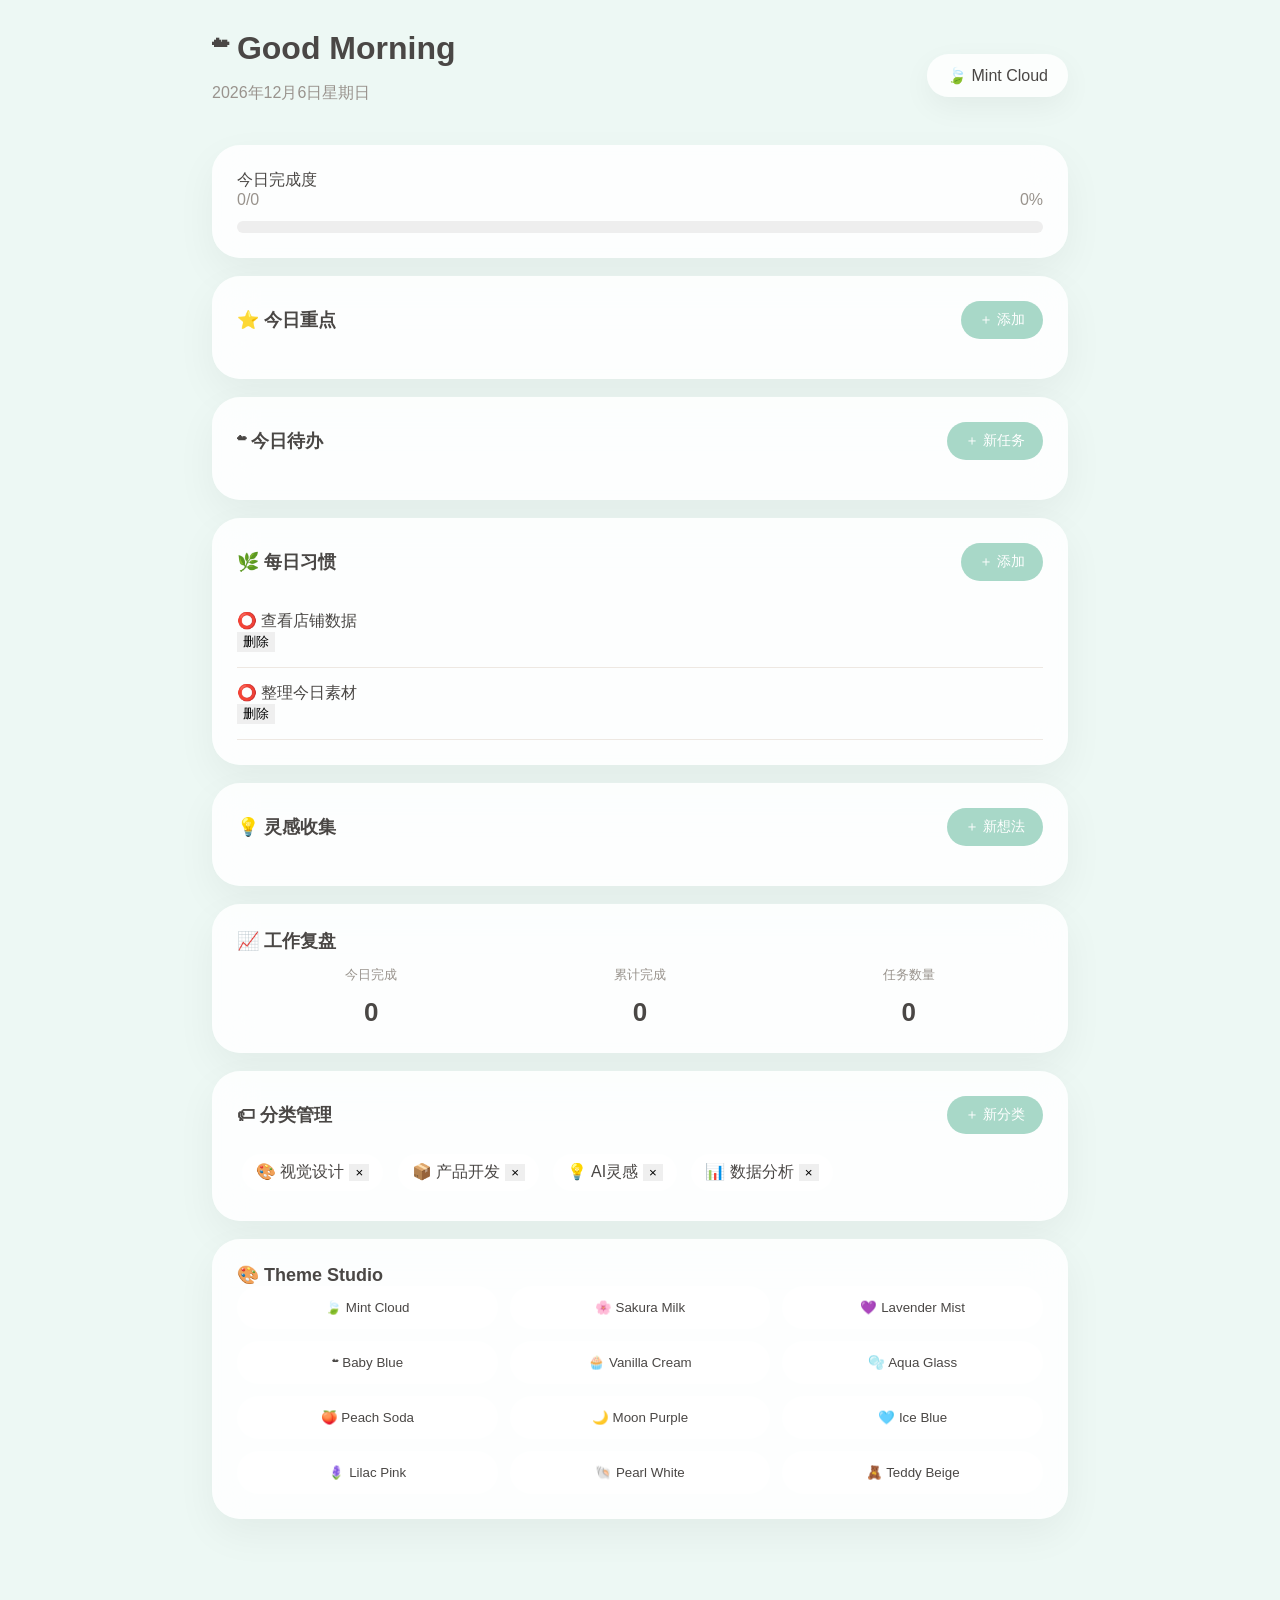
==== commit 0ff7e860: "Update index.html" ====
--- a/index.html
+++ b/index.html
@@ -858,6 +858,38 @@
 
 
 <div class="modal hidden" id="ideaModal">
+  <!-- ======================
+今日重点弹窗
+====================== -->
+
+<div class="modal hidden" id="focusModal">
+
+  <div class="modal-box">
+
+    <h2>
+      今日重点
+    </h2>
+
+    <textarea
+      id="focusText"
+      placeholder="写下今天最重要的事情...">
+    </textarea>
+
+    <div class="modal-buttons">
+
+      <button id="closeFocus">
+        取消
+      </button>
+
+      <button id="saveFocus">
+        确定
+      </button>
+
+    </div>
+
+  </div>
+
+</div>
 
 
 <div class="modal-box">
--- a/style.css
+++ b/style.css
@@ -1,1660 +1,1013 @@
 /* ==========================
- Daynote V3.0
- Personal Work OS
+Daynote V3.1
+Korean Digital Journal UI
 ========================== */
 
 
-// ===== 数据读取 =====
-
-
-let tasks =
-JSON.parse(
-localStorage.getItem("tasks")
-) || [];
-
-
-
-let categories =
-JSON.parse(
-localStorage.getItem("categories")
-) || [
-
-
-{
-name:"视觉设计",
-icon:"🎨"
-},
-
-
-{
-name:"产品开发",
-icon:"📦"
-},
-
-
-{
-name:"AI灵感",
-icon:"💡"
-},
-
-
-{
-name:"数据分析",
-icon:"📊"
-}
-
-
-];
-
-
-
-let routines =
-JSON.parse(
-localStorage.getItem("routines")
-) || [
-
-{
-name:"查看店铺数据",
-done:false
-},
-
-{
-name:"回复工作消息",
-done:false
-},
-
-{
-name:"整理今日素材",
-done:false
-}
-
-
-];
-
-
-
-let ideas =
-JSON.parse(
-localStorage.getItem("ideas")
-) || [];
-
-
-
-let focus =
-JSON.parse(
-localStorage.getItem("focus")
-) || [];
-
-
-
-
-
-
-// ===== 初始化 =====
-
-
-document.addEventListener(
-"DOMContentLoaded",
-()=>{
-
-
-showDate();
-
-
-loadTheme();
-
-
-renderTasks();
-
-
-renderCategories();
-
-
-renderRoutines();
-
-
-renderIdeas();
-
-
-renderFocus();
-
-
-updateStatistics();
-
-
-});
-
-
-
-
-
-
-
-
-// ===== 日期 =====
-
-
-function showDate(){
-
-
-let d =
-new Date();
-
-
-
-document
-.getElementById("todayDate")
-.innerText =
-
-d.toLocaleDateString(
-"zh-CN",
-{
-
-year:"numeric",
-
-month:"long",
-
-day:"numeric",
-
-weekday:"long"
-
-}
+:root{
+
+--bg:#EDF8F4;
+
+--card:rgba(255,255,255,.85);
+
+--primary:#A8D8C8;
+
+--success:#9CCDB5;
+
+--text:#4A4745;
+
+--sub:#99938D;
+
+--line:#EEE8E2;
+
+}
+
+
+
+*{
+
+box-sizing:border-box;
+
+}
+
+
+
+body{
+
+margin:0;
+
+min-height:100vh;
+
+background:var(--bg);
+
+color:var(--text);
+
+font-family:
+
+"PingFang SC",
+"Microsoft YaHei",
+sans-serif;
+
+
+transition:.4s;
+
+
+}
+
+
+
+
+.app{
+
+
+max-width:900px;
+
+margin:auto;
+
+padding:
+
+30px 22px 80px;
+
+
+}
+
+
+
+
+
+
+/* 顶部 */
+
+
+.top{
+
+
+display:flex;
+
+justify-content:space-between;
+
+align-items:center;
+
+
+margin-bottom:25px;
+
+
+}
+
+
+
+.top h1{
+
+
+font-size:32px;
+
+margin:0;
+
+font-weight:600;
+
+
+}
+
+
+
+.top p{
+
+
+color:var(--sub);
+
+}
+
+
+
+.mood{
+
+
+background:var(--card);
+
+padding:
+
+12px 20px;
+
+
+border-radius:30px;
+
+
+box-shadow:
+
+0 10px 30px rgba(0,0,0,.05);
+
+
+}
+
+
+
+
+
+/* 卡片 */
+
+
+.card{
+
+
+background:var(--card);
+
+
+backdrop-filter:blur(20px);
+
+
+border-radius:28px;
+
+
+padding:25px;
+
+
+margin-bottom:18px;
+
+
+
+box-shadow:
+
+0 15px 40px rgba(0,0,0,.05);
+
+
+
+}
+
+
+
+
+h2{
+
+
+font-size:18px;
+
+margin:0;
+
+
+}
+
+
+
+
+.section-header{
+
+
+display:flex;
+
+justify-content:space-between;
+
+align-items:center;
+
+margin-bottom:15px;
+
+
+}
+
+
+
+
+
+
+
+button{
+
+
+border:none;
+
+cursor:pointer;
+
+font-family:inherit;
+
+
+}
+
+
+
+
+.section-header button{
+
+
+background:var(--primary);
+
+
+color:white;
+
+
+padding:
+
+10px 18px;
+
+
+border-radius:25px;
+
+
+font-size:14px;
+
+
+transition:.3s;
+
+
+}
+
+
+
+.section-header button:hover{
+
+
+transform:translateY(-2px);
+
+
+}
+
+
+
+
+
+
+
+
+
+/* 完成进度 */
+
+
+.progress-info{
+
+
+display:flex;
+
+justify-content:space-between;
+
+color:var(--sub);
+
+
+}
+
+
+
+.progress-bar{
+
+
+height:12px;
+
+background:#eee;
+
+border-radius:20px;
+
+overflow:hidden;
+
+margin-top:12px;
+
+
+}
+
+
+
+#progressInner{
+
+
+height:100%;
+
+
+width:0;
+
+
+background:
+
+linear-gradient(
+
+90deg,
+
+var(--primary),
+
+var(--success)
 
 );
 
 
-}
-
-
-
-
-
-
-
-
-
-// =======================
-// 任务系统
-// =======================
-
-
-
-function openTaskModal(){
-
-
-document
-.getElementById("taskModal")
-.classList
-.remove("hidden");
-
-
-}
-
-
-
-
-function saveTask(){
-
-
-let name =
-
-document
-.getElementById("taskName")
-.value
-.trim();
-
-
-
-if(!name)
-return;
-
-
-
-let task={
-
-
-id:
-Date.now(),
-
-
-
-name:name,
-
-
-
-project:
-document
-.getElementById("taskProject")
-.value,
-
-
-
-category:
-document
-.getElementById("taskCategory")
-.value,
-
-
-
-priority:
-document
-.getElementById("taskPriority")
-.value,
-
-
-
-start:
-document
-.getElementById("startTime")
-.value,
-
-
-
-end:
-document
-.getElementById("endTime")
-.value,
-
-
-
-repeat:
-document
-.getElementById("taskRepeat")
-.value,
-
-
-
-note:
-document
-.getElementById("taskNote")
-.value,
-
-
-
-created:
-
-new Date()
-.toLocaleString(),
-
-
-
-finished:null,
-
-
-
-done:false
-
-
-};
-
-
-
-
-tasks.unshift(task);
-
-
-
-saveAll();
-
-
-renderTasks();
-
-
-closeModal(
-"taskModal"
-);
-
-
-clearTask();
-
-
-}
-
-
-
-
-
-
-
-
-
-function renderTasks(){
-
-
-
-let box =
-document
-.getElementById("taskList");
-
-
-
-box.innerHTML="";
-
-
-
-tasks.forEach(task=>{
-
-
-let div =
-document
-.createElement("div");
-
-
-
-div.className=
-"task-item";
-
-
-
-
-div.innerHTML=
-
-
-
-`
-
-<div class="task-main">
-
-
-<div class="
-checkbox 
-${task.done?"done":""}
-"
-
-onclick="
-toggleTask(${task.id})
-">
-
-</div>
-
-
-
-<div>
-
-
-<div class="
-task-title 
-${task.done?"task-done":""}
-">
-
-${task.name}
-
-</div>
-
-
-
-<div class="task-meta">
-
-
-${task.category}
-
-
-<br>
-
-
-📌 ${task.project || "无项目"}
-
-
-<br>
-
-
-⏰
-
-${task.start || "--"}
-
--
-
-${task.end || "--"}
-
-
-<br>
-
-
-${task.repeat!="none"?
-
-"🔁 "+repeatText(task.repeat)
-
-:""}
-
-
-
-<br>
-
-
-创建：
-
-${task.created}
-
-
-
-${task.finished?
-
-"<br>完成："+task.finished
-
-:""}
-
-
-</div>
-
-
-
-
-
-${task.note?
-
-`
-
-<div class="note">
-
-📝 ${task.note}
-
-</div>
-
-`
-
-:""}
-
-
-
-
-
-</div>
-
-
-</div>
-
-
-
-<button
-
-onclick="
-deleteTask(${task.id})
-"
-
-style="
-background:none;
+transition:.5s;
+
+
+}
+
+
+
+
+
+
+
+
+/* 任务 */
+
+
+.task-item{
+
+
+padding:
+
+15px 0;
+
+
+border-bottom:
+
+1px solid var(--line);
+
+
+}
+
+
+
+.task-main{
+
+
+display:flex;
+
+gap:14px;
+
+
+}
+
+
+
+.checkbox{
+
+
+width:22px;
+
+height:22px;
+
+
+border-radius:50%;
+
+
+border:
+
+2px solid var(--primary);
+
+
+flex:none;
+
+
+}
+
+
+
+.checkbox.done{
+
+
+background:var(--success);
+
+border-color:var(--success);
+
+
+}
+
+
+
+.task-title{
+
+
+font-size:15px;
+
+
+}
+
+
+
+.task-done{
+
+
+text-decoration:line-through;
+
 color:#aaa;
-">
-
-删除
-
-</button>
-
-
-
-`;
-
-
-
-box.appendChild(div);
-
-
-
-});
-
-
-updateStatistics();
-
-
-}
-
-
-
-
-
-
-
-
-
-function toggleTask(id){
-
-
-
-let task =
-tasks.find(
-t=>t.id===id
-);
-
-
-
-if(!task)
-return;
-
-
-
-task.done =
-!task.done;
-
-
-
-if(task.done){
-
-
-task.finished =
-new Date()
-.toLocaleTimeString();
-
-
-}
-
-else{
-
-
-task.finished=null;
-
-
-}
-
-
-
-
-saveAll();
-
-
-renderTasks();
-
-
-}
-
-
-
-
-
-
-
-
-function deleteTask(id){
-
-
-
-tasks =
-tasks.filter(
-t=>t.id!==id
-);
-
-
-
-saveAll();
-
-
-renderTasks();
-
-
-}
-
-
-
-
-
-
-
-function repeatText(type){
-
-
-let map={
-
-
-daily:"每天",
-
-workday:"工作日",
-
-weekly:"每周",
-
-monthly:"每月"
-
-
-};
-
-
-return map[type] || "";
-
-
-}
-
-
-
-
-
-
-// ===== 清空任务输入 =====
-
-
-
-function clearTask(){
-
-
-
-[
-
-"taskName",
-
-"taskProject",
-
-"startTime",
-
-"endTime",
-
-"taskNote"
-
-]
-
-.forEach(id=>{
-
-
-let el =
-document.getElementById(id);
-
-
-if(el)
-el.value="";
-
-
-});
-
-
-}
- // =======================
-// 分类系统
-// =======================
-
-
-
-function renderCategories(){
-
-
-let select =
-document
-.getElementById("taskCategory");
-
-
-
-if(!select)
-return;
-
-
-
-select.innerHTML = `
-
-<option value="">
-
-选择分类
-
-</option>
-
-`;
-
-
-
-categories.forEach(c=>{
-
-
-select.innerHTML +=
-
-`
-
-<option value="${c.icon} ${c.name}">
-
-${c.icon} ${c.name}
-
-</option>
-
-`;
-
-
-});
-
-
-
-let box =
-document
-.getElementById("categoryList");
-
-
-
-if(!box)
-return;
-
-
-
-box.innerHTML="";
-
-
-
-categories.forEach(
-(c,index)=>{
-
-
-box.innerHTML +=
-
-
-`
-
-<div class="category-tag">
-
-${c.icon}
-
-${c.name}
-
-
-
-<button
-
-onclick="
-deleteCategory(${index})
-"
-
-style="
+
+
+}
+
+
+
+.task-meta{
+
+
+font-size:12px;
+
+color:var(--sub);
+
+line-height:1.8;
+
+
+margin-top:8px;
+
+
+}
+
+
+
+.note{
+
+
+margin-top:10px;
+
+
+padding:13px;
+
+
+border-radius:18px;
+
+
+background:
+
+rgba(255,255,255,.6);
+
+
+font-size:13px;
+
+
+}
+
+
+
+
+
+
+
+/* 统计 */
+
+
+.statistics{
+
+
+display:flex;
+
+justify-content:space-around;
+
+
+text-align:center;
+
+
+}
+
+
+
+.statistics p{
+
+
+color:var(--sub);
+
+font-size:13px;
+
+
+}
+
+
+
+.statistics strong{
+
+
+font-size:26px;
+
+
+}
+
+
+
+
+
+
+
+
+/* 分类 */
+
+
+.category-tag{
+
+
+display:inline-flex;
+
+
+align-items:center;
+
+
+gap:5px;
+
+
+background:
+
+rgba(255,255,255,.7);
+
+
+padding:
+
+8px 14px;
+
+
+border-radius:20px;
+
+
+margin:
+
+5px;
+
+
+}
+
+
+
+
+
+
+
+
+/* 主题按钮 */
+
+
+.theme-grid{
+
+
+display:grid;
+
+
+grid-template-columns:
+
+repeat(3,1fr);
+
+
+gap:12px;
+
+
+}
+
+
+
+.theme-grid button{
+
+
+padding:
+
+14px 10px;
+
+
+border-radius:22px;
+
+
+background:
+
+rgba(255,255,255,.75);
+
+
+color:var(--text);
+
+
+transition:.3s;
+
+
+}
+
+
+
+.theme-grid button:hover{
+
+
+transform:translateY(-3px);
+
+
+}
+
+
+
+
+
+
+
+
+
+/* 弹窗 */
+
+
+.modal{
+
+
+position:fixed;
+
+
+inset:0;
+
+
+background:
+
+rgba(0,0,0,.25);
+
+
+display:flex;
+
+
+align-items:center;
+
+
+justify-content:center;
+
+
+z-index:999;
+
+
+}
+
+
+
+.hidden{
+
+display:none;
+
+}
+
+
+
+
+.modal-box{
+
+
+width:90%;
+
+
+max-width:420px;
+
+
+background:white;
+
+
+border-radius:32px;
+
+
+padding:28px;
+
+
+animation:
+
+show .25s;
+
+
+}
+
+
+
+
+.modal-box input,
+
+.modal-box textarea,
+
+.modal-box select{
+
+
+width:100%;
+
+
+padding:14px;
+
+
 border:none;
-background:none;
-margin-left:8px;
-color:#aaa;
-">
-
-×
-
-
-</button>
-
-
-</div>
-
-
-`;
-
-
-
-});
-
-
-
-}
-
-
-
-
-
-
-
-function openCategoryModal(){
-
-
-document
-.getElementById("categoryModal")
-.classList
-.remove("hidden");
-
-
-}
-
-
-
-
-
-
-
-function saveCategory(){
-
-
-let icon =
-
-document
-.getElementById("categoryIcon")
-.value
-.trim();
-
-
-
-let name =
-
-document
-.getElementById("categoryName")
-.value
-.trim();
-
-
-
-if(!name)
-return;
-
-
-
-categories.push({
-
-icon:
-icon || "📌",
-
-name:name
-
-
-});
-
-
-
-saveAll();
-
-
-
-renderCategories();
-
-
-
-closeModal(
-"categoryModal"
-);
-
-
-
-document
-.getElementById("categoryIcon")
-.value="";
-
-
-document
-.getElementById("categoryName")
-.value="";
-
-
-}
-
-
-
-
-
-
-
-
-function deleteCategory(index){
-
-
-
-categories.splice(
-index,
-1
-);
-
-
-
-saveAll();
-
-
-
-renderCategories();
-
-
-}
-
-
-
-
-
-
-
-
-
-// =======================
-// 每日习惯
-// =======================
-
-
-
-
-function openRoutineModal(){
-
-
-document
-.getElementById("routineModal")
-.classList
-.remove("hidden");
-
-
-}
-
-
-
-
-
-
-function saveRoutine(){
-
-
-
-let name =
-
-document
-.getElementById("routineName")
-.value
-.trim();
-
-
-
-if(!name)
-return;
-
-
-
-routines.push({
-
-name:name,
-
-done:false
-
-});
-
-
-
-saveAll();
-
-
-
-renderRoutines();
-
-
-
-closeModal(
-"routineModal"
-);
-
-
-document
-.getElementById("routineName")
-.value="";
-
-
-}
-
-
-
-
-
-
-
-
-function renderRoutines(){
-
-
-
-let box =
-document
-.getElementById("routineList");
-
-
-
-box.innerHTML="";
-
-
-
-routines.forEach(
-(r,index)=>{
-
-
-box.innerHTML +=
-
-
-`
-
-<div class="task-item">
-
-
-<div class="task-main">
-
-
-<div class="
-checkbox
-${r.done?"done":""}
-"
-
-onclick="
-toggleRoutine(${index})
-">
-
-</div>
-
-
-
-<div class="
-${r.done?
-"task-done":
-""
-}
-">
-
-${r.name}
-
-</div>
-
-
-
-</div>
-
-
-
-<button
-
-onclick="
-deleteRoutine(${index})
-"
-
-style="
-background:none;
-color:#aaa;
-">
-
-删除
-
-</button>
-
-
-
-</div>
-
-`;
-
-
-
-});
-
-
-}
-
-
-
-
-
-
-
-
-
-function toggleRoutine(index){
-
-
-routines[index].done =
-!routines[index].done;
-
-
-saveAll();
-
-
-renderRoutines();
-
-
-}
-
-
-
-
-function deleteRoutine(index){
-
-
-routines.splice(
-index,
-1
-);
-
-
-
-saveAll();
-
-
-
-renderRoutines();
-
-
-}
-
-
-
-
-
-
-
-
-
-// =======================
-// 今日重点
-// =======================
-
-
-
-function addFocus(){
-
-
-let text =
-prompt(
-"今天最重要的事情："
-);
-
-
-
-if(!text)
-return;
-
-
-
-focus.push(text);
-
-
-
-saveAll();
-
-
-renderFocus();
-
-
-}
-
-
-
-
-
-function renderFocus(){
-
-
-let box =
-document
-.getElementById("focusList");
-
-
-
-if(!box)
-return;
-
-
-
-box.innerHTML="";
-
-
-
-focus.forEach(
-(item,index)=>{
-
-
-box.innerHTML +=
-
-
-`
-
-<div class="task-item">
-
-
-⭐ ${item}
-
-
-<button
-
-onclick="
-deleteFocus(${index})
-"
-
-style="
-float:right;
-background:none;
-color:#aaa;
-">
-
-删除
-
-</button>
-
-
-</div>
-
-`;
-
-
-
-});
-
-
-}
-
-
-
-
-
-
-function deleteFocus(index){
-
-
-focus.splice(
-index,
-1
-);
-
-
-saveAll();
-
-
-renderFocus();
-
-
-}
-
-
-
-
-
-
-
-
-
-// =======================
-// 灵感收集
-// =======================
-
-
-
-function addIdea(){
-
-
-let text =
-prompt(
-"记录一个灵感："
-);
-
-
-
-if(!text)
-return;
-
-
-
-ideas.unshift({
-
-text:text,
-
-time:
-new Date()
-.toLocaleString()
-
-});
-
-
-
-saveAll();
-
-
-renderIdeas();
-
-
-}
-
-
-
-
-
-
-
-function renderIdeas(){
-
-
-let box =
-document
-.getElementById("ideaList");
-
-
-
-box.innerHTML="";
-
-
-
-ideas.forEach(
-idea=>{
-
-
-box.innerHTML +=
-
-
-`
-
-<div class="note">
-
-💡 ${idea.text}
-
-<br>
-
-<small>
-
-${idea.time}
-
-</small>
-
-
-</div>
-
-
-`;
-
-
-
-});
-
-
-}
-
-
-
-
-
-
-
-
-
-// =======================
-// 数据统计
-// =======================
-
-
-
-function updateStatistics(){
-
-
-
-let done =
-
-tasks.filter(
-t=>t.done
-).length;
-
-
-
-let total =
-tasks.length;
-
-
-
-let rate =
-total?
-
-Math.round(
-done / total *100
-)
-
-:0;
-
-
-
-let count =
-document
-.getElementById("completeCount");
-
-
-
-if(count)
-
-count.innerText =
-
-`${done} / ${total}`;
-
-
-
-let percent =
-document
-.getElementById("completeRate");
-
-
-
-if(percent)
-
-percent.innerText =
-rate+"%";
-
-
-
-
-let line =
-document
-.getElementById("progressLine");
-
-
-
-if(line)
-
-line.style.width =
-rate+"%";
-
-
-
-
-
-document
-.getElementById("todayDone")
-.innerText =
-done;
-
-
-
-document
-.getElementById("taskTotal")
-.innerText =
-total;
-
-
-
-
-document
-.getElementById("totalDone")
-.innerText =
-
-localStorage.getItem(
-"totalDone"
-) || done;
-
-
-
-}
-
-
-
-
-
-
-
-
-
-// =======================
-// 主题系统
-// =======================
-
-
-
-function changeTheme(theme){
-
-
-document.body.className =
-theme;
-
-
-
-localStorage.setItem(
-"theme",
-theme
-);
-
-
-
-let names={
-
-
-mint:"Mint Cloud",
-
-sakura:"Sakura Milk",
-
-lavender:"Lavender Mist",
-
-babyblue:"Baby Blue",
-
-vanilla:"Vanilla Cream",
-
-aqua:"Aqua Glass",
-
-peach:"Peach Soda",
-
-moon:"Moon Purple",
-
-ice:"Ice Blue",
-
-lilac:"Lilac Pink",
-
-pearl:"Pearl White",
-
-teddy:"Teddy Beige"
-
-
-};
-
-
-
-let text =
-document
-.getElementById("moodText");
-
-
-
-if(text)
-
-text.innerText =
-names[theme];
-
-
-}
-
-
-
-
-
-
-function loadTheme(){
-
-
-let theme =
-
-localStorage.getItem(
-"theme"
-);
-
-
-
-if(theme)
-
-document.body.className =
-theme;
-
-
-}
-
-
-
-
-
-
-
-
-
-// =======================
-// 工具
-// =======================
-
-
-
-function closeModal(id){
-
-
-document
-.getElementById(id)
-.classList
-.add("hidden");
-
-
-}
-
-
-
-
-
-
-function saveAll(){
-
-
-
-localStorage.setItem(
-
-"tasks",
-
-JSON.stringify(tasks)
-
-);
-
-
-
-localStorage.setItem(
-
-"categories",
-
-JSON.stringify(categories)
-
-);
-
-
-
-localStorage.setItem(
-
-"routines",
-
-JSON.stringify(routines)
-
-);
-
-
-
-localStorage.setItem(
-
-"ideas",
-
-JSON.stringify(ideas)
-
-);
-
-
-
-localStorage.setItem(
-
-"focus",
-
-JSON.stringify(focus)
-
-);
-
-
-
-}
-
-
- function addFocus(){
-
-    let text = prompt(
-        "今天最重要的事情："
-    );
-
-
-    if(!text)
-    return;
-
-
-    let focus =
-    JSON.parse(
-        localStorage.getItem("focus")
-    ) || [];
-
-
-    focus.push(text);
-
-
-    localStorage.setItem(
-        "focus",
-        JSON.stringify(focus)
-    );
-
-
-    location.reload();
-
-}
+
+
+outline:none;
+
+
+background:#F8F5F1;
+
+
+border-radius:18px;
+
+
+margin-top:12px;
+
+
+font-size:14px;
+
+
+}
+
+
+
+.modal-box textarea{
+
+
+height:100px;
+
+resize:none;
+
+
+}
+
+
+
+.time-row{
+
+
+display:flex;
+
+gap:12px;
+
+
+}
+
+
+
+.time-row div{
+
+
+flex:1;
+
+
+}
+
+
+
+.modal-buttons{
+
+
+display:flex;
+
+gap:12px;
+
+
+margin-top:18px;
+
+
+}
+
+
+
+.modal-buttons button{
+
+
+flex:1;
+
+
+padding:14px;
+
+
+border-radius:22px;
+
+
+background:#eee;
+
+
+}
+
+
+
+.modal-buttons button:last-child{
+
+
+background:var(--primary);
+
+color:white;
+
+
+}
+
+
+
+
+@keyframes show{
+
+
+from{
+
+opacity:0;
+
+transform:scale(.9);
+
+}
+
+
+to{
+
+opacity:1;
+
+}
+
+
+}
+
+
+
+
+
+
+
+
+
+
+/* ==========================
+主题
+========================== */
+
+
+body.mint{
+
+--bg:#EDF8F4;
+
+--primary:#A8D8C8;
+
+}
+
+
+
+body.sakura{
+
+--bg:#FFF4F6;
+
+--primary:#EAB6C7;
+
+}
+
+
+
+body.lavender{
+
+--bg:#F6F1FA;
+
+--primary:#C6B5E5;
+
+}
+
+
+
+body.blue{
+
+--bg:#F1F7FC;
+
+--primary:#A8CDE8;
+
+}
+
+
+
+body.vanilla{
+
+--bg:#FCF7EF;
+
+--primary:#E8D2AE;
+
+}
+
+
+
+body.aqua{
+
+--bg:#EFFAF8;
+
+--primary:#B5E2DC;
+
+}
+
+
+
+body.peach{
+
+--bg:#FFF5F0;
+
+--primary:#F3B8A6;
+
+}
+
+
+
+body.moon{
+
+--bg:#F3F0F8;
+
+--primary:#B7A8D0;
+
+}
+
+
+
+body.ice{
+
+--bg:#F3FAFC;
+
+--primary:#B7DDE8;
+
+}
+
+
+
+body.lilac{
+
+--bg:#FAF2FA;
+
+--primary:#D2B7D9;
+
+}
+
+
+
+body.pearl{
+
+--bg:#F7F7F3;
+
+--primary:#D8D5CE;
+
+}
+
+
+
+body.teddy{
+
+--bg:#F8F0E7;
+
+--primary:#D8BFA8;
+
+}
+
+
+
+
+
+
+
+
+
+@media(max-width:600px){
+
+
+.app{
+
+padding:
+
+20px 15px;
+
+}
+
+
+
+.top h1{
+
+font-size:26px;
+
+
+}
+
+
+
+.theme-grid{
+
+
+grid-template-columns:
+
+repeat(2,1fr);
+
+
+}
+
+
+
+.card{
+
+
+padding:20px;
+
+
+}
+
+
+}
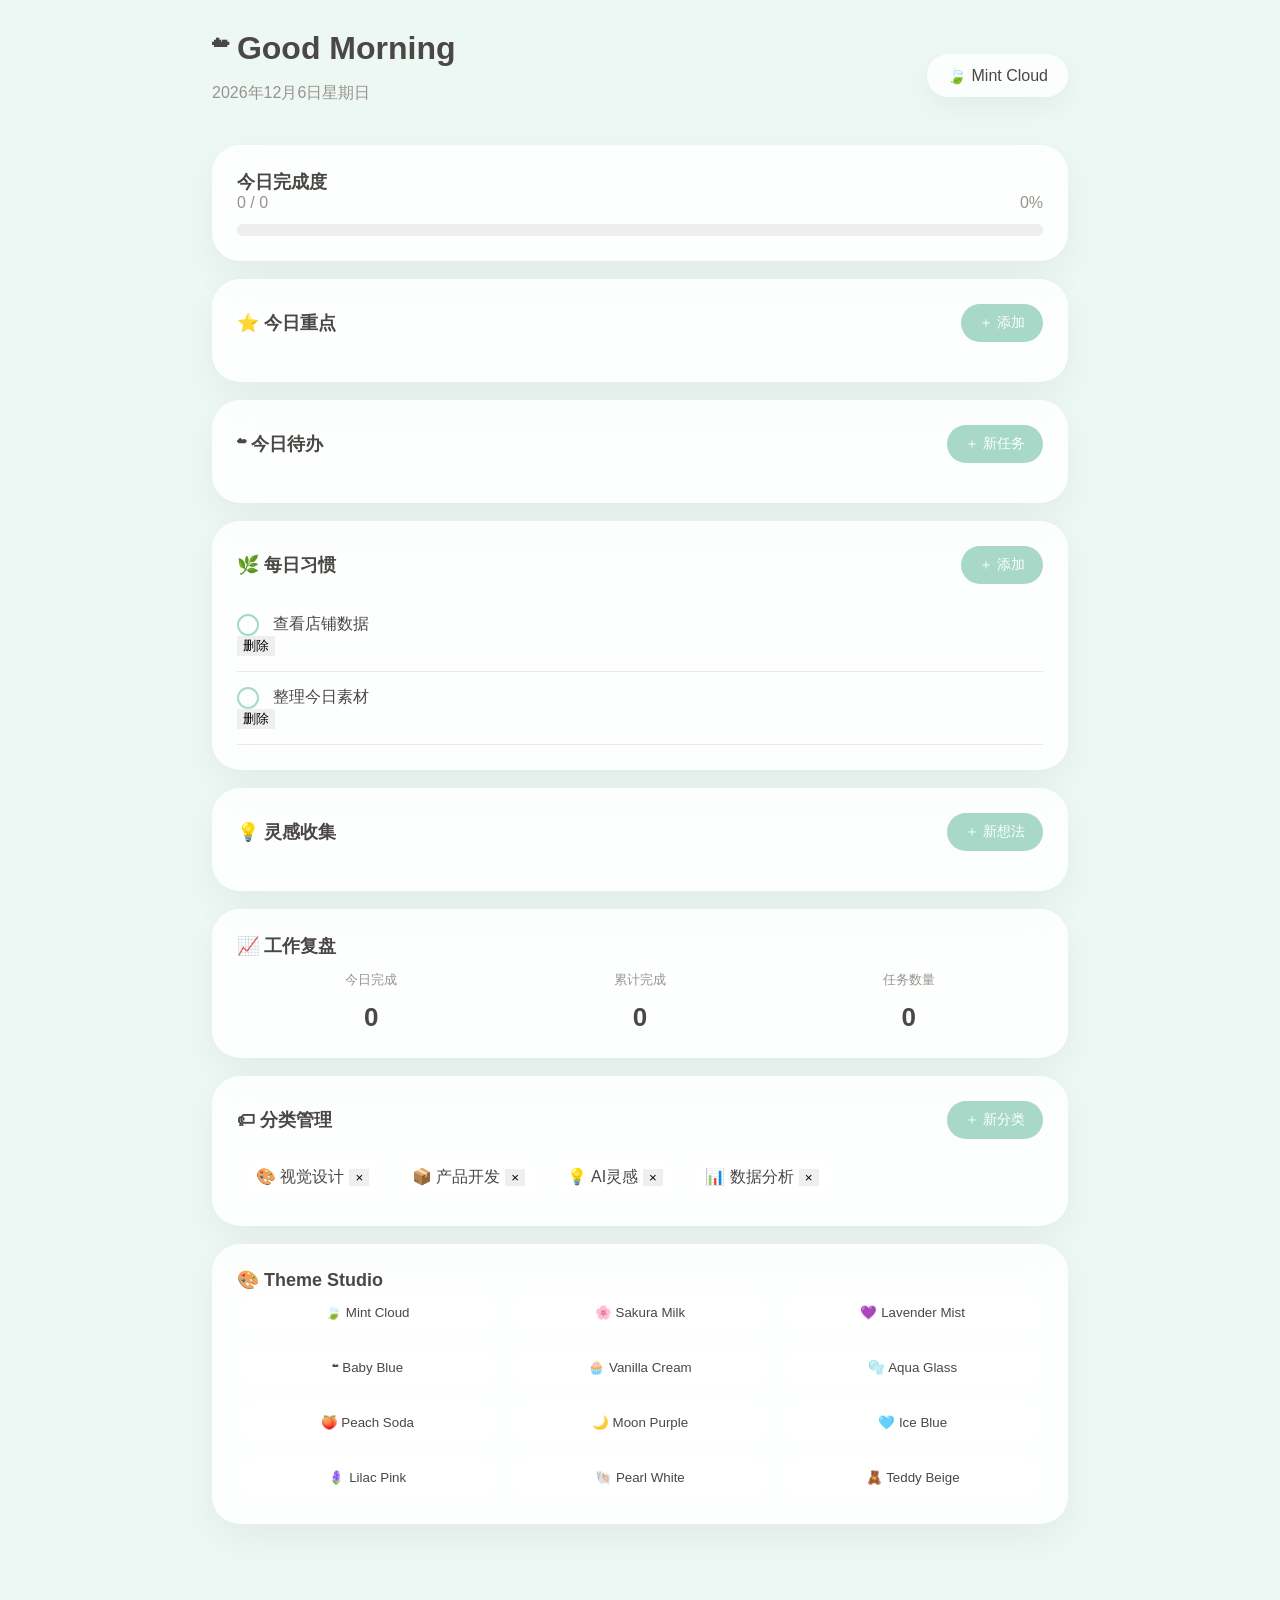
==== commit 286c40b5: "Update index.html" ====
--- a/index.html
+++ b/index.html
@@ -7,9 +7,7 @@
 
 <meta name="viewport" content="width=device-width, initial-scale=1.0">
 
-<title>
-Daynote · Personal Work OS
-</title>
+<title>Daynote</title>
 
 <link rel="stylesheet" href="style.css">
 
@@ -21,6 +19,8 @@
 
 <div class="app">
 
+
+<!-- 顶部 -->
 
 <header class="top">
 
@@ -41,7 +41,7 @@
 
 <div class="mood">
 
-<span id="themeIcon">
+<span>
 🍃
 </span>
 
@@ -61,30 +61,27 @@
 
 
 
+<!-- 完成度 -->
+
+
 <section class="card">
 
 
-<div class="section-title">
-
+<h2>
 今日完成度
-
-</div>
+</h2>
 
 
 <div class="progress-info">
 
 
 <span id="progressText">
-
 0 / 0
-
 </span>
 
 
 <span id="progressPercent">
-
 0%
-
 </span>
 
 
@@ -99,7 +96,6 @@
 </div>
 
 
-
 </section>
 
 
@@ -110,6 +106,9 @@
 
 
 
+<!-- 今日重点 -->
+
+
 <section class="card">
 
 
@@ -122,20 +121,16 @@
 
 
 <button id="addFocusBtn">
-
 ＋ 添加
-
-</button>
-
-
-</div>
-
+</button>
+
+
+</div>
 
 
 <div id="focusList"></div>
 
 
-
 </section>
 
 
@@ -146,6 +141,9 @@
 
 
 
+<!-- 今日待办 -->
+
+
 <section class="card">
 
 
@@ -158,19 +156,14 @@
 
 
 <button id="addTaskBtn">
-
 ＋ 新任务
-
-</button>
-
-
-</div>
-
-
-
-<div id="taskList">
-
-</div>
+</button>
+
+
+</div>
+
+
+<div id="taskList"></div>
 
 
 </section>
@@ -183,6 +176,9 @@
 
 
 
+<!-- 每日习惯 -->
+
+
 <section class="card">
 
 
@@ -195,19 +191,14 @@
 
 
 <button id="addRoutineBtn">
-
 ＋ 添加
-
-</button>
-
-
-</div>
-
-
-
-<div id="routineList">
-
-</div>
+</button>
+
+
+</div>
+
+
+<div id="routineList"></div>
 
 
 </section>
@@ -220,6 +211,9 @@
 
 
 
+<!-- 灵感 -->
+
+
 <section class="card">
 
 
@@ -232,20 +226,14 @@
 
 
 <button id="addIdeaBtn">
-
 ＋ 新想法
-
-</button>
-
-
-</div>
-
-
-
-<div id="ideaList">
-
-</div>
-
+</button>
+
+
+</div>
+
+
+<div id="ideaList"></div>
 
 
 </section>
@@ -258,13 +246,14 @@
 
 
 
+<!-- 数据 -->
+
+
 <section class="card">
 
 
 <h2>
-
 📈 工作复盘
-
 </h2>
 
 
@@ -281,7 +270,6 @@
 0
 </strong>
 
-
 </div>
 
 
@@ -296,7 +284,6 @@
 0
 </strong>
 
-
 </div>
 
 
@@ -311,9 +298,7 @@
 0
 </strong>
 
-
-</div>
-
+</div>
 
 
 </div>
@@ -329,6 +314,9 @@
 
 
 
+<!-- 分类 -->
+
+
 <section class="card">
 
 
@@ -341,19 +329,14 @@
 
 
 <button id="addCategoryBtn">
-
 ＋ 新分类
-
-</button>
-
-
-</div>
-
-
-<div id="categoryList">
-
-</div>
-
+</button>
+
+
+</div>
+
+
+<div id="categoryList"></div>
 
 
 </section>
@@ -366,101 +349,77 @@
 
 
 
+<!-- 主题 -->
+
+
 <section class="card">
 
 
 <h2>
-
 🎨 Theme Studio
-
-</h2>
-
+</h2>
 
 
 <div class="theme-grid">
 
 
 <button data-theme="mint">
-
 🍃 Mint Cloud
-
 </button>
 
 
 <button data-theme="sakura">
-
 🌸 Sakura Milk
-
 </button>
 
 
 <button data-theme="lavender">
-
 💜 Lavender Mist
-
 </button>
 
 
 <button data-theme="blue">
-
 ☁ Baby Blue
-
 </button>
 
 
 <button data-theme="vanilla">
-
 🧁 Vanilla Cream
-
 </button>
 
 
 <button data-theme="aqua">
-
 🫧 Aqua Glass
-
 </button>
 
 
 <button data-theme="peach">
-
 🍑 Peach Soda
-
 </button>
 
 
 <button data-theme="moon">
-
 🌙 Moon Purple
-
 </button>
 
 
 <button data-theme="ice">
-
 🩵 Ice Blue
-
 </button>
 
 
 <button data-theme="lilac">
-
 🪻 Lilac Pink
-
 </button>
 
 
 <button data-theme="pearl">
-
 🐚 Pearl White
-
 </button>
 
 
 <button data-theme="teddy">
-
 🧸 Teddy Beige
-
 </button>
 
 
@@ -474,9 +433,14 @@
 
 
 </div>
-<!-- ======================
+
+
+
+
+
+<!-- =================
 任务弹窗
-====================== -->
+================= -->
 
 
 <div class="modal hidden" id="taskModal">
@@ -490,51 +454,18 @@
 </h2>
 
 
-
-<label>
-任务名称
-</label>
-
-
-<input 
-id="taskName"
-placeholder="例如：优化吸盘挂钩详情页">
-
-
-
-
-
-<label>
-项目
-</label>
-
-
-<input
-id="taskProject"
-placeholder="例如：bydoll">
-
-
-
-
-
-<label>
-分类
-</label>
+<input id="taskName"
+placeholder="任务名称">
+
+
+<input id="taskProject"
+placeholder="所属项目">
 
 
 <select id="taskCategory">
 
 </select>
 
-
-
-
-
-
-
-<label>
-优先级
-</label>
 
 
 <select id="taskPriority">
@@ -542,21 +473,16 @@
 
 <option>
 ⭐ 高
-
 </option>
 
 
-<option selected>
-
+<option>
 普通
-
 </option>
 
 
 <option>
-
 低
-
 </option>
 
 
@@ -564,98 +490,44 @@
 
 
 
-
-
-
-
-
 <div class="time-row">
 
 
-<div>
-
-
-<label>
-开始时间
-</label>
-
-
-<input
-type="time"
-id="taskStart">
-
-
-</div>
-
-
-
-
-
-<div>
-
-
-<label>
-截止时间
-</label>
-
-
-<input
-type="time"
-id="taskEnd">
-
-
-</div>
-
-
-</div>
-
-
-
-
-
-
-
-
-<label>
-循环任务
-</label>
+<input type="time" id="taskStart">
+
+
+<input type="time" id="taskEnd">
+
+
+</div>
+
 
 
 <select id="taskRepeat">
 
 
 <option value="none">
-
 不循环
-
 </option>
 
 
 <option value="daily">
-
 每天
-
 </option>
 
 
 <option value="workday">
-
 工作日
-
 </option>
 
 
 <option value="weekly">
-
 每周
-
 </option>
 
 
 <option value="monthly">
-
 每月
-
 </option>
 
 
@@ -663,269 +535,227 @@
 
 
 
-
-
-
-
-<label>
-备注
-</label>
+<textarea id="taskNote"
+placeholder="备注">
+</textarea>
+
+
+
+<div class="modal-buttons">
+
+
+<button id="closeTask">
+取消
+</button>
+
+
+<button id="saveTask">
+保存
+</button>
+
+
+</div>
+
+
+</div>
+
+
+</div>
+<!-- =================
+每日习惯弹窗
+================= -->
+
+
+<div class="modal hidden" id="routineModal">
+
+
+<div class="modal-box">
+
+
+<h2>
+新增每日习惯
+</h2>
+
+
+<input 
+id="routineName"
+placeholder="例如：英语学习30分钟">
+
+
+<div class="modal-buttons">
+
+
+<button id="closeRoutine">
+取消
+</button>
+
+
+<button id="saveRoutine">
+保存
+</button>
+
+
+</div>
+
+
+</div>
+
+
+</div>
+
+
+
+
+
+
+
+
+
+<!-- =================
+分类弹窗
+================= -->
+
+
+<div class="modal hidden" id="categoryModal">
+
+
+<div class="modal-box">
+
+
+<h2>
+创建分类
+</h2>
+
+
+<input 
+id="categoryIcon"
+placeholder="输入图标，例如 🎨">
+
+
+
+<input 
+id="categoryName"
+placeholder="分类名称">
+
+
+
+<div class="modal-buttons">
+
+
+<button id="closeCategory">
+取消
+</button>
+
+
+
+<button id="saveCategory">
+保存
+</button>
+
+
+</div>
+
+
+</div>
+
+
+</div>
+
+
+
+
+
+
+
+
+
+<!-- =================
+灵感弹窗
+================= -->
+
+
+<div class="modal hidden" id="ideaModal">
+
+
+<div class="modal-box">
+
+
+<h2>
+记录灵感
+</h2>
+
 
 
 <textarea
-
-id="taskNote"
-
-placeholder="记录任务细节...">
-
+id="ideaText"
+placeholder="写下你的想法...">
 </textarea>
 
 
 
-
-
-
-
 <div class="modal-buttons">
 
 
-<button id="closeTask">
-
+<button id="closeIdea">
 取消
-
-</button>
-
-
-
-<button id="saveTask">
-
+</button>
+
+
+<button id="saveIdea">
 保存
-
-</button>
-
-
-
-</div>
-
-
-
-</div>
-
-
-</div>
-
-
-
-
-
-
-
-
-
-
-<!-- ======================
-习惯弹窗
-====================== -->
-
-
-<div class="modal hidden" id="routineModal">
+</button>
+
+
+</div>
+
+
+</div>
+
+
+</div>
+
+
+
+
+
+
+
+
+
+<!-- =================
+今日重点弹窗
+================= -->
+
+
+<div class="modal hidden" id="focusModal">
 
 
 <div class="modal-box">
 
 
 <h2>
-新增每日习惯
-</h2>
-
-
-
-<input
-
-id="routineName"
-
-placeholder="例如：英语学习30分钟">
+今日重点
+</h2>
+
+
+
+<textarea
+id="focusText"
+placeholder="写下今天最重要的事情...">
+</textarea>
+
 
 
 <div class="modal-buttons">
 
 
-<button id="closeRoutine">
-
+<button id="closeFocus">
 取消
-
-</button>
-
-
-
-<button id="saveRoutine">
-
+</button>
+
+
+<button id="saveFocus">
 保存
-
-</button>
-
-
-</div>
-
-
-</div>
-
-
-</div>
-
-
-
-
-
-
-
-
-
-<!-- ======================
-分类弹窗
-====================== -->
-
-
-<div class="modal hidden" id="categoryModal">
-
-
-<div class="modal-box">
-
-
-<h2>
-新建分类
-</h2>
-
-
-
-<input
-
-id="categoryIcon"
-
-placeholder="输入图标，例如 🎨">
-
-
-
-<input
-
-id="categoryName"
-
-placeholder="分类名称">
-
-
-
-
-
-
-<div class="modal-buttons">
-
-
-<button id="closeCategory">
-
-取消
-
-</button>
-
-
-
-<button id="saveCategory">
-
-保存
-
-</button>
-
-
-</div>
-
-
-</div>
-
-
-</div>
-
-
-
-
-
-
-
-
-
-
-<!-- ======================
-灵感弹窗
-====================== -->
-
-
-<div class="modal hidden" id="ideaModal">
-  <!-- ======================
-今日重点弹窗
-====================== -->
-
-<div class="modal hidden" id="focusModal">
-
-  <div class="modal-box">
-
-    <h2>
-      今日重点
-    </h2>
-
-    <textarea
-      id="focusText"
-      placeholder="写下今天最重要的事情...">
-    </textarea>
-
-    <div class="modal-buttons">
-
-      <button id="closeFocus">
-        取消
-      </button>
-
-      <button id="saveFocus">
-        确定
-      </button>
-
-    </div>
-
-  </div>
-
-</div>
-
-
-<div class="modal-box">
-
-
-<h2>
-记录灵感
-</h2>
-
-
-
-<textarea
-
-id="ideaText"
-
-placeholder="写下你的想法...">
-
-</textarea>
-
-
-
-<div class="modal-buttons">
-
-
-<button id="closeIdea">
-
-取消
-
-</button>
-
-
-
-<button id="saveIdea">
-
-保存
-
 </button>
 
 
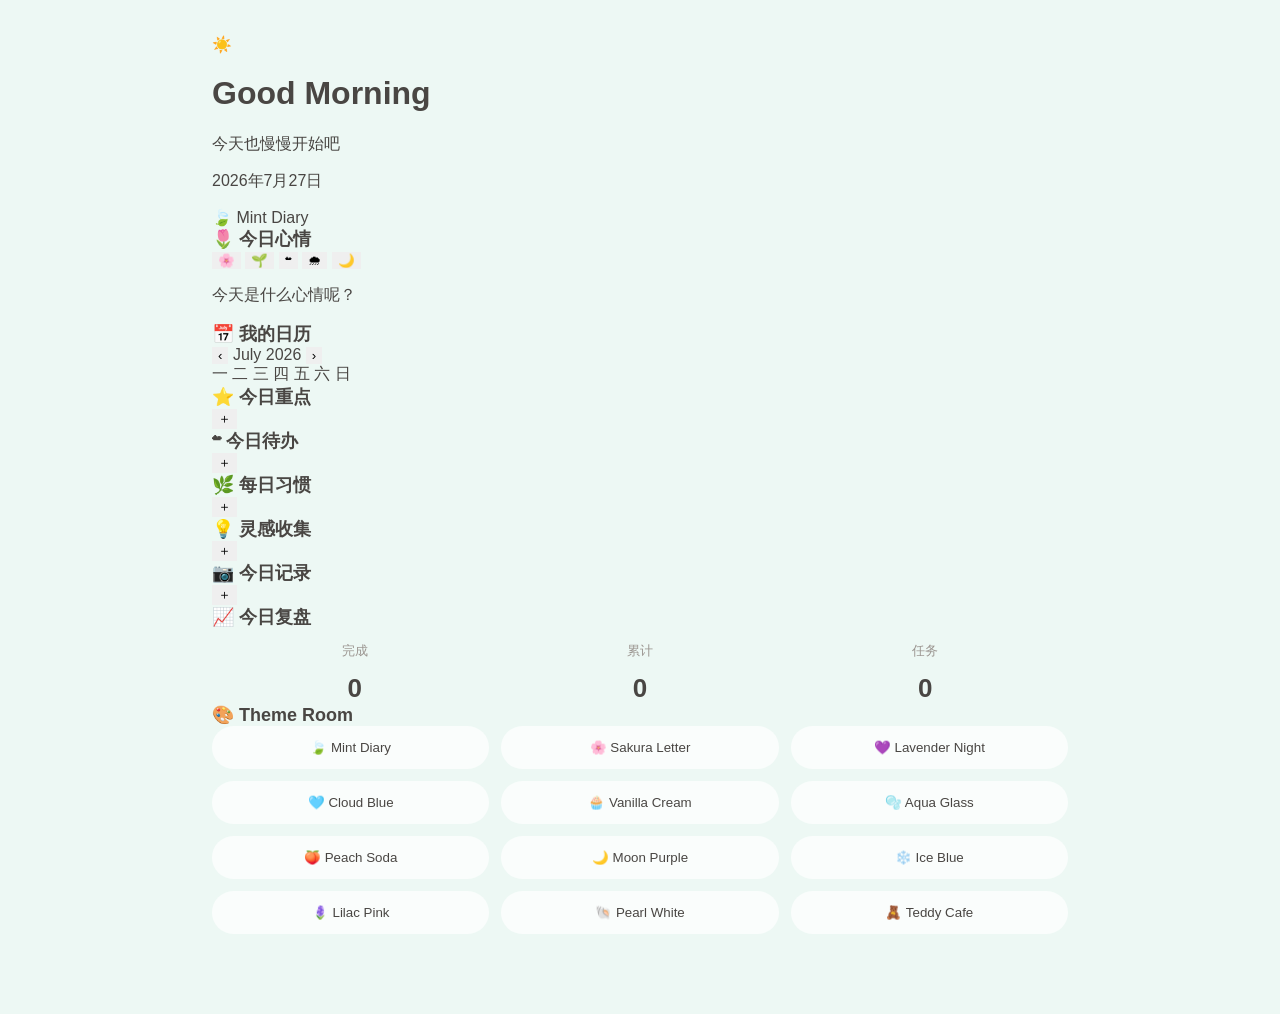
==== commit ac324bd3: "Update index.html" ====
--- a/index.html
+++ b/index.html
@@ -7,46 +7,89 @@
 
 <meta name="viewport" content="width=device-width, initial-scale=1.0">
 
-<title>Daynote</title>
+<title>
+Daynote · Life Planner
+</title>
+
 
 <link rel="stylesheet" href="style.css">
 
+
 </head>
 
 
 <body>
 
 
+<div class="paper-decoration"></div>
+
+
 <div class="app">
 
 
-<!-- 顶部 -->
-
-<header class="top">
+
+<!-- =================
+顶部
+================= -->
+
+
+<header class="journal-header">
+
+
+<div class="header-left">
+
+
+<div class="greeting-icon" id="greetingIcon">
+☀️
+</div>
 
 
 <div>
 
-<h1>
-☁ Good Morning
+
+<h1 id="greeting">
+
+Good Morning
+
 </h1>
 
 
-<p id="todayDate"></p>
-
-
-</div>
-
-
-
-<div class="mood">
+<p id="greetingText">
+
+今天也慢慢开始吧
+
+</p>
+
+
+
+<p id="todayDate">
+
+2026年7月27日
+
+</p>
+
+
+</div>
+
+
+</div>
+
+
+
+
+
+<div class="theme-pill">
+
 
 <span>
 🍃
 </span>
 
+
 <span id="themeName">
-Mint Cloud
+
+Mint Diary
+
 </span>
 
 
@@ -61,39 +104,177 @@
 
 
 
-<!-- 完成度 -->
-
-
-<section class="card">
-
-
-<h2>
-今日完成度
-</h2>
-
-
-<div class="progress-info">
-
-
-<span id="progressText">
-0 / 0
+
+<!-- =================
+今日心情
+================= -->
+
+
+<section class="memo-card mood-card">
+
+
+<div class="tape"></div>
+
+
+<h2>
+
+🌷 今日心情
+
+</h2>
+
+
+
+<div class="mood-list">
+
+
+<button data-mood="🌸 开心">
+
+🌸
+
+</button>
+
+
+<button data-mood="🌱 平静">
+
+🌱
+
+</button>
+
+
+<button data-mood="☁ 普通">
+
+☁
+
+</button>
+
+
+<button data-mood="🌧 疲惫">
+
+🌧
+
+</button>
+
+
+<button data-mood="🌙 emo">
+
+🌙
+
+</button>
+
+
+</div>
+
+
+<p id="todayMood">
+
+今天是什么心情呢？
+
+</p>
+
+
+
+</section>
+
+
+
+
+
+
+
+
+
+<!-- =================
+日历
+================= -->
+
+
+<section class="memo-card calendar-card">
+
+
+<div class="card-title">
+
+
+<h2>
+
+📅 我的日历
+
+</h2>
+
+
+<div>
+
+
+<button id="prevMonth">
+
+‹
+
+</button>
+
+
+<span id="calendarTitle">
+
+July 2026
+
 </span>
 
 
-<span id="progressPercent">
-0%
+<button id="nextMonth">
+
+›
+
+</button>
+
+
+</div>
+
+
+</div>
+
+
+
+
+
+<div class="week">
+
+
+<span>
+一
 </span>
 
-
-</div>
-
-
-
-<div class="progress-bar">
-
-<div id="progressInner"></div>
-
-</div>
+<span>
+二
+</span>
+
+<span>
+三
+</span>
+
+<span>
+四
+</span>
+
+<span>
+五
+</span>
+
+<span>
+六
+</span>
+
+<span>
+日
+</span>
+
+
+</div>
+
+
+
+<div id="calendarGrid">
+
+
+</div>
+
 
 
 </section>
@@ -105,30 +286,39 @@
 
 
 
-
-<!-- 今日重点 -->
-
-
-<section class="card">
-
-
-<div class="section-header">
-
-
-<h2>
+<!-- =================
+今日重点
+================= -->
+
+
+<section class="memo-card">
+
+
+<div class="card-title">
+
+
+<h2>
+
 ⭐ 今日重点
-</h2>
+
+</h2>
+
 
 
 <button id="addFocusBtn">
-＋ 添加
-</button>
-
-
-</div>
-
-
-<div id="focusList"></div>
+
+＋
+
+</button>
+
+
+</div>
+
+
+
+<div id="focusList">
+
+</div>
 
 
 </section>
@@ -141,29 +331,39 @@
 
 
 
-<!-- 今日待办 -->
-
-
-<section class="card">
-
-
-<div class="section-header">
-
-
-<h2>
+<!-- =================
+今日待办
+================= -->
+
+
+<section class="memo-card">
+
+
+<div class="card-title">
+
+
+<h2>
+
 ☁ 今日待办
+
 </h2>
 
 
 <button id="addTaskBtn">
-＋ 新任务
-</button>
-
-
-</div>
-
-
-<div id="taskList"></div>
+
+＋
+
+</button>
+
+
+</div>
+
+
+
+<div id="taskList">
+
+
+</div>
 
 
 </section>
@@ -176,29 +376,39 @@
 
 
 
-<!-- 每日习惯 -->
-
-
-<section class="card">
-
-
-<div class="section-header">
-
-
-<h2>
+<!-- =================
+每日习惯
+================= -->
+
+
+<section class="memo-card">
+
+
+<div class="card-title">
+
+
+<h2>
+
 🌿 每日习惯
+
 </h2>
 
 
 <button id="addRoutineBtn">
-＋ 添加
-</button>
-
-
-</div>
-
-
-<div id="routineList"></div>
+
+＋
+
+</button>
+
+
+</div>
+
+
+
+<div id="routineList">
+
+</div>
+
 
 
 </section>
@@ -210,30 +420,40 @@
 
 
 
-
-<!-- 灵感 -->
-
-
-<section class="card">
-
-
-<div class="section-header">
-
-
-<h2>
+<!-- =================
+灵感
+================= -->
+
+
+<section class="memo-card">
+
+
+<div class="card-title">
+
+
+<h2>
+
 💡 灵感收集
+
 </h2>
 
 
 <button id="addIdeaBtn">
-＋ 新想法
-</button>
-
-
-</div>
-
-
-<div id="ideaList"></div>
+
+＋
+
+</button>
+
+
+</div>
+
+
+
+<div id="ideaList">
+
+
+</div>
+
 
 
 </section>
@@ -246,14 +466,62 @@
 
 
 
-<!-- 数据 -->
-
-
-<section class="card">
-
-
-<h2>
-📈 工作复盘
+<!-- =================
+今日记录
+================= -->
+
+
+<section class="memo-card">
+
+
+<div class="card-title">
+
+
+<h2>
+
+📷 今日记录
+
+</h2>
+
+
+<button id="addDiaryBtn">
+
+＋
+
+</button>
+
+
+</div>
+
+
+
+<div id="diaryList">
+
+
+</div>
+
+
+</section>
+
+
+
+
+
+
+
+
+<!-- =================
+工作复盘
+================= -->
+
+
+<section class="memo-card">
+
+
+<h2>
+
+📈 今日复盘
+
 </h2>
 
 
@@ -263,13 +531,17 @@
 <div>
 
 <p>
-今日完成
+完成
 </p>
 
+
 <strong id="todayDone">
+
 0
+
 </strong>
 
+
 </div>
 
 
@@ -277,13 +549,17 @@
 <div>
 
 <p>
-累计完成
+累计
 </p>
 
+
 <strong id="allDone">
+
 0
+
 </strong>
 
+
 </div>
 
 
@@ -291,52 +567,154 @@
 <div>
 
 <p>
-任务数量
+任务
 </p>
 
+
 <strong id="taskNumber">
+
 0
+
 </strong>
 
-</div>
+
+</div>
+
 
 
 </div>
 
 
 </section>
-
-
-
-
-
-
-
-
-
-<!-- 分类 -->
-
-
-<section class="card">
-
-
-<div class="section-header">
-
-
-<h2>
-🏷 分类管理
-</h2>
-
-
-<button id="addCategoryBtn">
-＋ 新分类
-</button>
-
-
-</div>
-
-
-<div id="categoryList"></div>
+<!-- =================
+Theme Room
+================= -->
+
+
+<section class="memo-card">
+
+
+<h2>
+
+🎨 Theme Room
+
+</h2>
+
+
+
+<div class="theme-grid">
+
+
+<button data-theme="mint">
+
+🍃
+
+Mint Diary
+
+</button>
+
+
+<button data-theme="sakura">
+
+🌸
+
+Sakura Letter
+
+</button>
+
+
+<button data-theme="lavender">
+
+💜
+
+Lavender Night
+
+</button>
+
+
+<button data-theme="blue">
+
+🩵
+
+Cloud Blue
+
+</button>
+
+
+<button data-theme="vanilla">
+
+🧁
+
+Vanilla Cream
+
+</button>
+
+
+<button data-theme="aqua">
+
+🫧
+
+Aqua Glass
+
+</button>
+
+
+<button data-theme="peach">
+
+🍑
+
+Peach Soda
+
+</button>
+
+
+<button data-theme="moon">
+
+🌙
+
+Moon Purple
+
+</button>
+
+
+<button data-theme="ice">
+
+❄️
+
+Ice Blue
+
+</button>
+
+
+<button data-theme="lilac">
+
+🪻
+
+Lilac Pink
+
+</button>
+
+
+<button data-theme="pearl">
+
+🐚
+
+Pearl White
+
+</button>
+
+
+<button data-theme="teddy">
+
+🧸
+
+Teddy Cafe
+
+</button>
+
+
+
+</div>
 
 
 </section>
@@ -346,93 +724,11 @@
 
 
 
-
-
-
-<!-- 主题 -->
-
-
-<section class="card">
-
-
-<h2>
-🎨 Theme Studio
-</h2>
-
-
-<div class="theme-grid">
-
-
-<button data-theme="mint">
-🍃 Mint Cloud
-</button>
-
-
-<button data-theme="sakura">
-🌸 Sakura Milk
-</button>
-
-
-<button data-theme="lavender">
-💜 Lavender Mist
-</button>
-
-
-<button data-theme="blue">
-☁ Baby Blue
-</button>
-
-
-<button data-theme="vanilla">
-🧁 Vanilla Cream
-</button>
-
-
-<button data-theme="aqua">
-🫧 Aqua Glass
-</button>
-
-
-<button data-theme="peach">
-🍑 Peach Soda
-</button>
-
-
-<button data-theme="moon">
-🌙 Moon Purple
-</button>
-
-
-<button data-theme="ice">
-🩵 Ice Blue
-</button>
-
-
-<button data-theme="lilac">
-🪻 Lilac Pink
-</button>
-
-
-<button data-theme="pearl">
-🐚 Pearl White
-</button>
-
-
-<button data-theme="teddy">
-🧸 Teddy Beige
-</button>
-
-
-</div>
-
-
-</section>
-
-
-
-
-
-</div>
+</div>
+
+
+
+
 
 
 
@@ -450,39 +746,55 @@
 
 
 <h2>
-新建任务
-</h2>
-
-
-<input id="taskName"
-placeholder="任务名称">
-
-
-<input id="taskProject"
+
+☁ 新建任务
+
+</h2>
+
+
+
+<input 
+id="taskName"
+placeholder="今天要完成什么？">
+
+
+
+<input
+id="taskProject"
 placeholder="所属项目">
 
 
+
+
 <select id="taskCategory">
 
+
 </select>
 
 
 
+
 <select id="taskPriority">
 
 
 <option>
-⭐ 高
+
+⭐ 重要
+
 </option>
 
 
 <option>
+
 普通
+
 </option>
 
 
 <option>
-低
+
+低优先级
+
 </option>
 
 
@@ -490,16 +802,28 @@
 
 
 
+
+
+
 <div class="time-row">
 
 
-<input type="time" id="taskStart">
-
-
-<input type="time" id="taskEnd">
-
-
-</div>
+<input 
+type="time"
+id="taskStart">
+
+
+
+<input
+type="time"
+id="taskEnd">
+
+
+
+</div>
+
+
+
 
 
 
@@ -507,27 +831,37 @@
 
 
 <option value="none">
+
 不循环
+
 </option>
 
 
 <option value="daily">
+
 每天
+
 </option>
 
 
 <option value="workday">
+
 工作日
+
 </option>
 
 
 <option value="weekly">
+
 每周
+
 </option>
 
 
 <option value="monthly">
+
 每月
+
 </option>
 
 
@@ -535,32 +869,123 @@
 
 
 
-<textarea id="taskNote"
-placeholder="备注">
+
+
+
+<textarea
+
+id="taskNote"
+
+placeholder="写一点备注...">
+
 </textarea>
 
 
 
+
+
 <div class="modal-buttons">
 
 
 <button id="closeTask">
+
 取消
-</button>
+
+</button>
+
 
 
 <button id="saveTask">
+
 保存
-</button>
-
-
-</div>
-
-
-</div>
-
-
-</div>
+
+</button>
+
+
+</div>
+
+
+
+</div>
+
+
+</div>
+
+
+
+
+
+
+
+
+
+<!-- =================
+今日重点弹窗
+================= -->
+
+
+<div class="modal hidden" id="focusModal">
+
+
+<div class="modal-box">
+
+
+<h2>
+
+⭐ 今日重点
+
+</h2>
+
+
+
+<textarea
+
+id="focusText"
+
+placeholder="今天最重要的一件事...">
+
+</textarea>
+
+
+
+
+
+<div class="modal-buttons">
+
+
+<button id="closeFocus">
+
+取消
+
+</button>
+
+
+
+<button id="saveFocus">
+
+保存
+
+</button>
+
+
+
+</div>
+
+
+
+</div>
+
+
+</div>
+
+
+
+
+
+
+
+
+
 <!-- =================
 每日习惯弹窗
 ================= -->
@@ -573,12 +998,17 @@
 
 
 <h2>
-新增每日习惯
-</h2>
-
-
-<input 
+
+🌿 新习惯
+
+</h2>
+
+
+
+<input
+
 id="routineName"
+
 placeholder="例如：英语学习30分钟">
 
 
@@ -586,16 +1016,22 @@
 
 
 <button id="closeRoutine">
+
 取消
-</button>
+
+</button>
+
 
 
 <button id="saveRoutine">
+
 保存
-</button>
-
-
-</div>
+
+</button>
+
+
+</div>
+
 
 
 </div>
@@ -623,18 +1059,25 @@
 
 
 <h2>
-创建分类
-</h2>
-
-
-<input 
+
+🏷 新分类
+
+</h2>
+
+
+
+<input
+
 id="categoryIcon"
-placeholder="输入图标，例如 🎨">
-
-
-
-<input 
+
+placeholder="图标，例如 🎨">
+
+
+
+<input
+
 id="categoryName"
+
 placeholder="分类名称">
 
 
@@ -643,13 +1086,17 @@
 
 
 <button id="closeCategory">
+
 取消
+
 </button>
 
 
 
 <button id="saveCategory">
+
 保存
+
 </button>
 
 
@@ -681,81 +1128,157 @@
 
 
 <h2>
-记录灵感
+
+💡 记录灵感
+
 </h2>
 
 
 
 <textarea
+
 id="ideaText"
-placeholder="写下你的想法...">
+
+placeholder="突然想到什么？">
+
 </textarea>
 
 
 
+
 <div class="modal-buttons">
 
 
 <button id="closeIdea">
+
 取消
-</button>
+
+</button>
+
 
 
 <button id="saveIdea">
+
 保存
-</button>
-
-
-</div>
-
-
-</div>
-
-
-</div>
-
-
-
-
-
-
-
-
-
-<!-- =================
-今日重点弹窗
-================= -->
-
-
-<div class="modal hidden" id="focusModal">
+
+</button>
+
+
+
+</div>
+
+
+
+</div>
+
+
+</div>
+
+
+
+
+
+
+
+
+
+<!-- =================
+今日记录弹窗
+================= -->
+
+
+<div class="modal hidden" id="diaryModal">
 
 
 <div class="modal-box">
 
 
 <h2>
-今日重点
+
+📷 今日记录
+
 </h2>
 
 
 
 <textarea
-id="focusText"
-placeholder="写下今天最重要的事情...">
+
+id="diaryText"
+
+placeholder="记录今天发生的小事...">
+
 </textarea>
 
 
 
+
 <div class="modal-buttons">
 
 
-<button id="closeFocus">
+<button id="closeDiary">
+
 取消
-</button>
-
-
-<button id="saveFocus">
+
+</button>
+
+
+
+<button id="saveDiary">
+
 保存
+
+</button>
+
+
+</div>
+
+
+</div>
+
+
+</div>
+
+
+
+
+
+
+
+
+
+<!-- =================
+历史日期详情
+================= -->
+
+
+<div class="modal hidden" id="historyModal">
+
+
+<div class="modal-box">
+
+
+<h2 id="historyTitle">
+
+2026.07.27
+
+</h2>
+
+
+
+<div id="historyContent">
+
+
+</div>
+
+
+
+<div class="modal-buttons">
+
+
+<button id="closeHistory">
+
+关闭
+
 </button>
 
 
--- a/style.css
+++ b/style.css
@@ -1,11 +1,12 @@
 /* ==========================
-Daynote V3.1
+Daynote V3.3
 Korean Digital Journal UI
 ========================== */
 
 
 :root{
 
+
 --bg:#EDF8F4;
 
 --card:rgba(255,255,255,.85);
@@ -14,13 +15,15 @@
 
 --success:#9CCDB5;
 
---text:#4A4745;
-
---sub:#99938D;
+--text:#494643;
+
+--sub:#9B9590;
 
 --line:#EEE8E2;
 
-}
+
+}
+
 
 
 
@@ -34,13 +37,18 @@
 
 body{
 
+
 margin:0;
 
+
 min-height:100vh;
 
+
 background:var(--bg);
 
+
 color:var(--text);
+
 
 font-family:
 
@@ -49,6 +57,7 @@
 sans-serif;
 
 
+
 transition:.4s;
 
 
@@ -62,14 +71,18 @@
 
 max-width:900px;
 
+
 margin:auto;
 
+
 padding:
 
-30px 22px 80px;
-
-
-}
+35px 22px 80px;
+
+
+}
+
+
 
 
 
@@ -84,8 +97,10 @@
 
 display:flex;
 
+
 justify-content:space-between;
 
+
 align-items:center;
 
 
@@ -101,8 +116,10 @@
 
 font-size:32px;
 
+
 margin:0;
 
+
 font-weight:600;
 
 
@@ -115,6 +132,7 @@
 
 color:var(--sub);
 
+
 }
 
 
@@ -124,6 +142,7 @@
 
 background:var(--card);
 
+
 padding:
 
 12px 20px;
@@ -143,6 +162,11 @@
 
 
 
+
+
+
+
+
 /* 卡片 */
 
 
@@ -155,7 +179,7 @@
 backdrop-filter:blur(20px);
 
 
-border-radius:28px;
+border-radius:30px;
 
 
 padding:25px;
@@ -164,14 +188,18 @@
 margin-bottom:18px;
 
 
-
 box-shadow:
 
 0 15px 40px rgba(0,0,0,.05);
 
 
-
-}
+border:
+
+1px solid rgba(255,255,255,.5);
+
+
+}
+
 
 
 
@@ -181,6 +209,7 @@
 
 font-size:18px;
 
+
 margin:0;
 
 
@@ -189,15 +218,22 @@
 
 
 
+
+
+
+
 .section-header{
 
 
 display:flex;
 
+
 justify-content:space-between;
 
+
 align-items:center;
 
+
 margin-bottom:15px;
 
 
@@ -214,8 +250,10 @@
 
 border:none;
 
+
 cursor:pointer;
 
+
 font-family:inherit;
 
 
@@ -224,6 +262,10 @@
 
 
 
+
+
+
+
 .section-header button{
 
 
@@ -267,7 +309,7 @@
 
 
 
-/* 完成进度 */
+/* 完成度 */
 
 
 .progress-info{
@@ -275,8 +317,10 @@
 
 display:flex;
 
+
 justify-content:space-between;
 
+
 color:var(--sub);
 
 
@@ -289,12 +333,16 @@
 
 height:12px;
 
+
 background:#eee;
 
+
 border-radius:20px;
 
+
 overflow:hidden;
 
+
 margin-top:12px;
 
 
@@ -336,6 +384,7 @@
 
 
 
+
 /* 任务 */
 
 
@@ -344,7 +393,7 @@
 
 padding:
 
-15px 0;
+16px 0;
 
 
 border-bottom:
@@ -352,6 +401,15 @@
 1px solid var(--line);
 
 
+display:flex;
+
+
+justify-content:space-between;
+
+
+align-items:flex-start;
+
+
 }
 
 
@@ -361,9 +419,23 @@
 
 display:flex;
 
+
 gap:14px;
 
 
+flex:1;
+
+
+}
+
+
+
+.task-content{
+
+
+cursor:pointer;
+
+
 }
 
 
@@ -373,6 +445,7 @@
 
 width:22px;
 
+
 height:22px;
 
 
@@ -387,6 +460,9 @@
 flex:none;
 
 
+cursor:pointer;
+
+
 }
 
 
@@ -396,6 +472,7 @@
 
 background:var(--success);
 
+
 border-color:var(--success);
 
 
@@ -418,6 +495,7 @@
 
 text-decoration:line-through;
 
+
 color:#aaa;
 
 
@@ -430,8 +508,10 @@
 
 font-size:12px;
 
+
 color:var(--sub);
 
+
 line-height:1.8;
 
 
@@ -442,350 +522,459 @@
 
 
 
+.task-detail{
+
+
+display:none;
+
+
+margin-top:12px;
+
+
+padding:15px;
+
+
+background:
+
+rgba(255,255,255,.55);
+
+
+border-radius:18px;
+
+
+font-size:13px;
+
+
+line-height:1.8;
+
+
+}
+
+
+
+.task-detail.show{
+
+
+display:block;
+
+
+}
+
+
+
+
+
+
+
+
+
+.delete-task,
+
+.delete-routine,
+
+.delete-focus,
+
+.delete-idea,
+
+
+.remove-category{
+
+
+background:none;
+
+
+color:#aaa;
+
+
+font-size:13px;
+
+
+padding:5px;
+
+
+}
+
+
+
+
+
+
+
+
+
+/* 备注 */
+
+
 .note{
 
 
+background:
+
+rgba(255,255,255,.65);
+
+
+padding:14px;
+
+
+border-radius:18px;
+
+
 margin-top:10px;
 
 
-padding:13px;
+font-size:14px;
+
+
+line-height:1.6;
+
+
+}
+
+
+
+
+
+
+
+
+
+/* 统计 */
+
+
+.statistics{
+
+
+display:flex;
+
+
+justify-content:space-around;
+
+
+text-align:center;
+
+
+}
+
+
+
+.statistics p{
+
+
+color:var(--sub);
+
+
+font-size:13px;
+
+
+}
+
+
+
+.statistics strong{
+
+
+font-size:26px;
+
+
+}
+
+
+
+
+
+
+
+
+
+/* 分类 */
+
+
+.category-tag{
+
+
+display:inline-flex;
+
+
+align-items:center;
+
+
+background:
+
+rgba(255,255,255,.7);
+
+
+padding:
+
+8px 14px;
+
+
+border-radius:20px;
+
+
+margin:
+
+5px;
+
+
+gap:5px;
+
+
+}
+
+
+
+
+
+
+
+
+
+/* 主题 */
+
+
+.theme-grid{
+
+
+display:grid;
+
+
+grid-template-columns:
+
+repeat(3,1fr);
+
+
+gap:12px;
+
+
+}
+
+
+
+.theme-grid button{
+
+
+background:
+
+rgba(255,255,255,.75);
+
+
+padding:
+
+14px 8px;
+
+
+border-radius:22px;
+
+
+color:var(--text);
+
+
+transition:.3s;
+
+
+}
+
+
+
+.theme-grid button:hover{
+
+
+transform:translateY(-3px);
+
+
+}
+
+
+
+
+
+
+
+
+
+/* 弹窗 */
+
+
+.modal{
+
+
+position:fixed;
+
+
+inset:0;
+
+
+background:
+
+rgba(0,0,0,.25);
+
+
+display:flex;
+
+
+align-items:center;
+
+
+justify-content:center;
+
+
+z-index:999;
+
+
+}
+
+
+
+.hidden{
+
+
+display:none;
+
+
+}
+
+
+
+
+.modal-box{
+
+
+width:90%;
+
+
+max-width:420px;
+
+
+background:white;
+
+
+border-radius:32px;
+
+
+padding:30px;
+
+
+animation:
+
+popup .25s;
+
+
+}
+
+
+
+.modal-box h2{
+
+
+margin-bottom:20px;
+
+
+}
+
+
+
+
+.modal-box input,
+
+.modal-box textarea,
+
+.modal-box select{
+
+
+width:100%;
+
+
+padding:14px;
+
+
+border:none;
+
+
+outline:none;
+
+
+background:#F8F5F1;
 
 
 border-radius:18px;
 
 
-background:
-
-rgba(255,255,255,.6);
-
-
-font-size:13px;
-
-
-}
-
-
-
-
-
-
-
-/* 统计 */
-
-
-.statistics{
+margin-bottom:12px;
+
+
+font-size:14px;
+
+
+}
+
+
+
+
+.modal-box textarea{
+
+
+height:110px;
+
+
+resize:none;
+
+
+}
+
+
+
+
+.time-row{
 
 
 display:flex;
 
-justify-content:space-around;
-
-
-text-align:center;
-
-
-}
-
-
-
-.statistics p{
-
-
-color:var(--sub);
-
-font-size:13px;
-
-
-}
-
-
-
-.statistics strong{
-
-
-font-size:26px;
-
-
-}
-
-
-
-
-
-
-
-
-/* 分类 */
-
-
-.category-tag{
-
-
-display:inline-flex;
-
-
-align-items:center;
-
-
-gap:5px;
-
-
-background:
-
-rgba(255,255,255,.7);
-
-
-padding:
-
-8px 14px;
-
-
-border-radius:20px;
-
-
-margin:
-
-5px;
-
-
-}
-
-
-
-
-
-
-
-
-/* 主题按钮 */
-
-
-.theme-grid{
-
-
-display:grid;
-
-
-grid-template-columns:
-
-repeat(3,1fr);
+
+gap:10px;
+
+
+}
+
+
+
+.time-row input{
+
+
+flex:1;
+
+
+}
+
+
+
+.modal-buttons{
+
+
+display:flex;
 
 
 gap:12px;
 
 
-}
-
-
-
-.theme-grid button{
-
-
-padding:
-
-14px 10px;
+margin-top:15px;
+
+
+}
+
+
+
+.modal-buttons button{
+
+
+flex:1;
+
+
+padding:14px;
 
 
 border-radius:22px;
 
 
-background:
-
-rgba(255,255,255,.75);
-
-
-color:var(--text);
-
-
-transition:.3s;
-
-
-}
-
-
-
-.theme-grid button:hover{
-
-
-transform:translateY(-3px);
-
-
-}
-
-
-
-
-
-
-
-
-
-/* 弹窗 */
-
-
-.modal{
-
-
-position:fixed;
-
-
-inset:0;
-
-
-background:
-
-rgba(0,0,0,.25);
-
-
-display:flex;
-
-
-align-items:center;
-
-
-justify-content:center;
-
-
-z-index:999;
-
-
-}
-
-
-
-.hidden{
-
-display:none;
-
-}
-
-
-
-
-.modal-box{
-
-
-width:90%;
-
-
-max-width:420px;
-
-
-background:white;
-
-
-border-radius:32px;
-
-
-padding:28px;
-
-
-animation:
-
-show .25s;
-
-
-}
-
-
-
-
-.modal-box input,
-
-.modal-box textarea,
-
-.modal-box select{
-
-
-width:100%;
-
-
-padding:14px;
-
-
-border:none;
-
-
-outline:none;
-
-
-background:#F8F5F1;
-
-
-border-radius:18px;
-
-
-margin-top:12px;
-
-
-font-size:14px;
-
-
-}
-
-
-
-.modal-box textarea{
-
-
-height:100px;
-
-resize:none;
-
-
-}
-
-
-
-.time-row{
-
-
-display:flex;
-
-gap:12px;
-
-
-}
-
-
-
-.time-row div{
-
-
-flex:1;
-
-
-}
-
-
-
-.modal-buttons{
-
-
-display:flex;
-
-gap:12px;
-
-
-margin-top:18px;
-
-
-}
-
-
-
-.modal-buttons button{
-
-
-flex:1;
-
-
-padding:14px;
-
-
-border-radius:22px;
-
-
 background:#eee;
 
 
@@ -798,6 +987,7 @@
 
 background:var(--primary);
 
+
 color:white;
 
 
@@ -806,27 +996,36 @@
 
 
 
-@keyframes show{
+
+
+@keyframes popup{
 
 
 from{
 
+
 opacity:0;
 
+
 transform:scale(.9);
 
+
 }
 
 
 to{
 
+
 opacity:1;
 
-}
-
-
-}
-
+
+transform:scale(1);
+
+
+}
+
+
+}
 
 
 
@@ -841,6 +1040,7 @@
 ========================== */
 
 
+
 body.mint{
 
 --bg:#EDF8F4;
@@ -850,7 +1050,6 @@
 }
 
 
-
 body.sakura{
 
 --bg:#FFF4F6;
@@ -972,16 +1171,19 @@
 
 .app{
 
+
 padding:
 
 20px 15px;
 
+
 }
 
 
 
 .top h1{
 
+
 font-size:26px;
 
 
@@ -1010,4 +1212,5 @@
 }
 
 
-}
+
+}
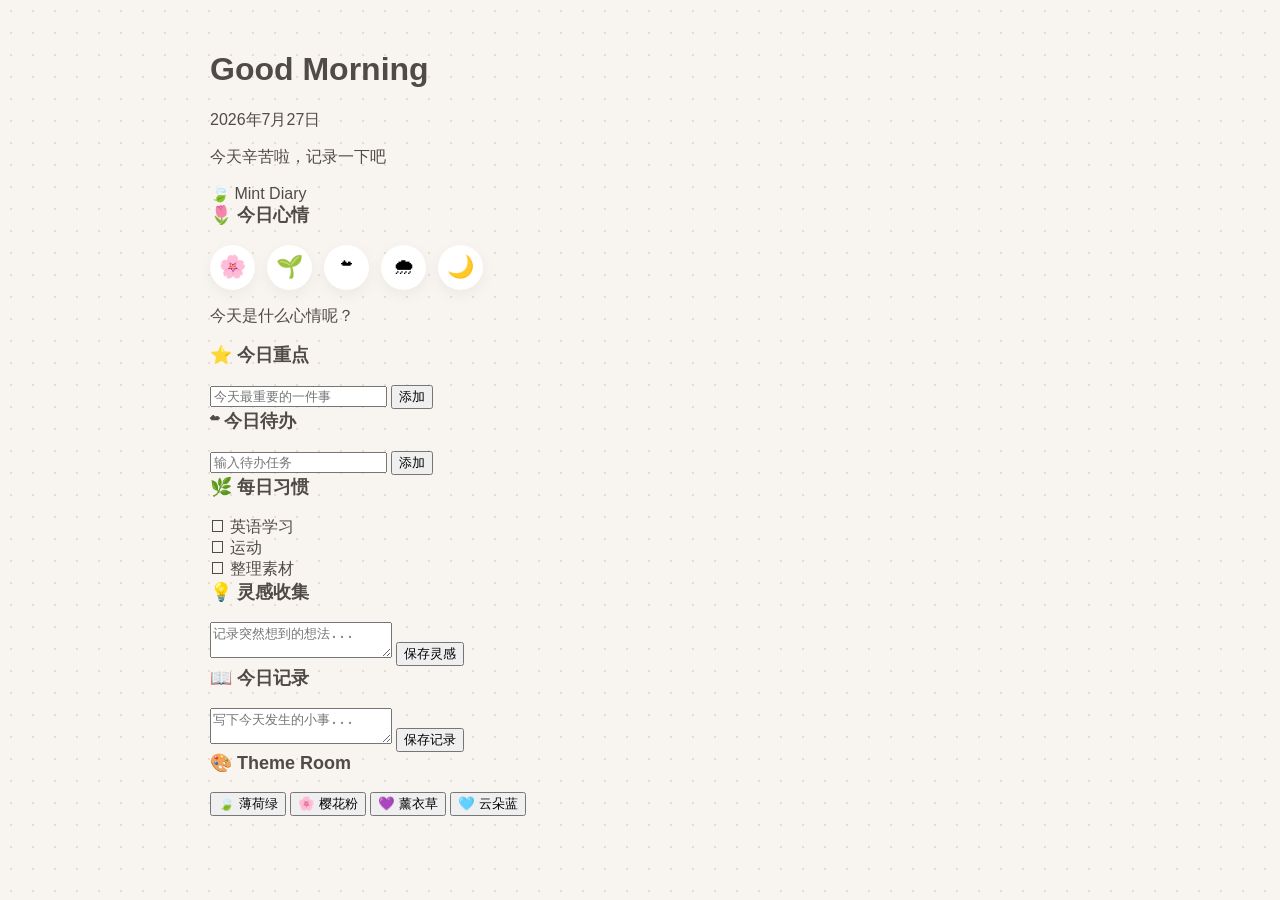
==== commit 74e83380: "Update index.html" ====
--- a/index.html
+++ b/index.html
@@ -11,87 +11,45 @@
 Daynote · Life Planner
 </title>
 
-
 <link rel="stylesheet" href="style.css">
 
-
 </head>
 
 
 <body>
 
 
-<div class="paper-decoration"></div>
-
-
 <div class="app">
 
 
-
-<!-- =================
-顶部
-================= -->
-
-
-<header class="journal-header">
-
-
-<div class="header-left">
-
-
-<div class="greeting-icon" id="greetingIcon">
-☀️
-</div>
+<!-- 顶部 -->
+
+<header class="header">
 
 
 <div>
 
-
 <h1 id="greeting">
-
-Good Morning
-
+🌙 Good Evening
 </h1>
 
 
-<p id="greetingText">
-
-今天也慢慢开始吧
-
+<p id="date">
+2026年7月27日
 </p>
 
 
-
-<p id="todayDate">
-
-2026年7月27日
-
+<p id="subtitle">
+今天辛苦啦，记录一下吧
 </p>
 
-
-</div>
-
-
-</div>
-
-
-
-
-
-<div class="theme-pill">
-
-
-<span>
-🍃
-</span>
-
-
-<span id="themeName">
-
-Mint Diary
-
-</span>
-
+</div>
+
+
+
+<div class="theme-tag">
+
+🍃 Mint Diary
 
 </div>
 
@@ -104,211 +62,88 @@
 
 
 
-
-<!-- =================
-今日心情
-================= -->
-
-
-<section class="memo-card mood-card">
-
-
-<div class="tape"></div>
-
-
-<h2>
-
+<!-- 今日心情 -->
+
+<section class="card">
+
+
+<h2>
 🌷 今日心情
-
-</h2>
-
+</h2>
 
 
 <div class="mood-list">
 
 
-<button data-mood="🌸 开心">
-
+<button onclick="setMood('🌸 开心')">
 🌸
-
-</button>
-
-
-<button data-mood="🌱 平静">
-
+</button>
+
+
+<button onclick="setMood('🌱 平静')">
 🌱
-
-</button>
-
-
-<button data-mood="☁ 普通">
-
+</button>
+
+
+<button onclick="setMood('☁ 普通')">
 ☁
-
-</button>
-
-
-<button data-mood="🌧 疲惫">
-
+</button>
+
+
+<button onclick="setMood('🌧 疲惫')">
 🌧
-
-</button>
-
-
-<button data-mood="🌙 emo">
-
+</button>
+
+
+<button onclick="setMood('🌙 emo')">
 🌙
-
-</button>
-
-
-</div>
-
-
-<p id="todayMood">
-
+</button>
+
+
+</div>
+
+
+
+<p id="moodText">
 今天是什么心情呢？
-
 </p>
 
 
-
-</section>
-
-
-
-
-
-
-
-
-
-<!-- =================
-日历
-================= -->
-
-
-<section class="memo-card calendar-card">
-
-
-<div class="card-title">
-
-
-<h2>
-
-📅 我的日历
-
-</h2>
-
-
-<div>
-
-
-<button id="prevMonth">
-
-‹
-
-</button>
-
-
-<span id="calendarTitle">
-
-July 2026
-
-</span>
-
-
-<button id="nextMonth">
-
-›
-
-</button>
-
-
-</div>
-
-
-</div>
-
-
-
-
-
-<div class="week">
-
-
-<span>
-一
-</span>
-
-<span>
-二
-</span>
-
-<span>
-三
-</span>
-
-<span>
-四
-</span>
-
-<span>
-五
-</span>
-
-<span>
-六
-</span>
-
-<span>
-日
-</span>
-
-
-</div>
-
-
-
-<div id="calendarGrid">
-
-
-</div>
-
-
-
-</section>
-
-
-
-
-
-
-
-
-<!-- =================
-今日重点
-================= -->
-
-
-<section class="memo-card">
-
-
-<div class="card-title">
-
-
-<h2>
-
+</section>
+
+
+
+
+
+
+
+<!-- 今日重点 -->
+
+<section class="card">
+
+
+<div class="title-row">
+
+
+<h2>
 ⭐ 今日重点
-
-</h2>
-
-
-
-<button id="addFocusBtn">
-
-＋
-
+</h2>
+
+
+</div>
+
+
+
+<div class="input-row">
+
+
+<input
+id="focusInput"
+placeholder="今天最重要的一件事">
+
+
+<button onclick="addFocus()">
+添加
 </button>
 
 
@@ -330,29 +165,27 @@
 
 
 
-
-<!-- =================
-今日待办
-================= -->
-
-
-<section class="memo-card">
-
-
-<div class="card-title">
-
-
-<h2>
-
+<!-- 今日待办 -->
+
+<section class="card">
+
+
+<h2>
 ☁ 今日待办
-
-</h2>
-
-
-<button id="addTaskBtn">
-
-＋
-
+</h2>
+
+
+
+<div class="input-row">
+
+
+<input
+id="taskInput"
+placeholder="输入待办任务">
+
+
+<button onclick="addTask()">
+添加
 </button>
 
 
@@ -362,939 +195,189 @@
 
 <div id="taskList">
 
-
-</div>
-
-
-</section>
-
-
-
-
-
-
-
-
-
-<!-- =================
-每日习惯
-================= -->
-
-
-<section class="memo-card">
-
-
-<div class="card-title">
-
-
-<h2>
-
+</div>
+
+
+</section>
+
+
+
+
+
+
+
+
+
+<!-- 每日习惯 -->
+
+<section class="card">
+
+
+<h2>
 🌿 每日习惯
-
-</h2>
-
-
-<button id="addRoutineBtn">
-
-＋
-
-</button>
-
-
-</div>
-
-
-
-<div id="routineList">
-
-</div>
-
-
-
-</section>
-
-
-
-
-
-
-
-
-<!-- =================
-灵感
-================= -->
-
-
-<section class="memo-card">
-
-
-<div class="card-title">
-
-
-<h2>
-
+</h2>
+
+
+<div id="habitList">
+
+
+<div class="habit">
+
+☐ 英语学习
+
+</div>
+
+
+<div class="habit">
+
+☐ 运动
+
+</div>
+
+
+<div class="habit">
+
+☐ 整理素材
+
+</div>
+
+
+</div>
+
+
+</section>
+
+
+
+
+
+
+
+
+
+<!-- 灵感 -->
+
+<section class="card">
+
+
+<h2>
 💡 灵感收集
-
-</h2>
-
-
-<button id="addIdeaBtn">
-
-＋
-
-</button>
-
-
-</div>
+</h2>
+
+
+
+<textarea
+id="ideaInput"
+placeholder="记录突然想到的想法...">
+</textarea>
+
+
+<button onclick="saveIdea()">
+保存灵感
+</button>
 
 
 
 <div id="ideaList">
 
-
-</div>
-
-
-
-</section>
-
-
-
-
-
-
-
-
-
-<!-- =================
-今日记录
-================= -->
-
-
-<section class="memo-card">
-
-
-<div class="card-title">
-
-
-<h2>
-
-📷 今日记录
-
-</h2>
-
-
-<button id="addDiaryBtn">
-
-＋
-
-</button>
-
-
-</div>
-
-
-
-<div id="diaryList">
-
-
-</div>
-
-
-</section>
-
-
-
-
-
-
-
-
-<!-- =================
-工作复盘
-================= -->
-
-
-<section class="memo-card">
-
-
-<h2>
-
-📈 今日复盘
-
-</h2>
-
-
-<div class="statistics">
-
-
-<div>
-
-<p>
-完成
-</p>
-
-
-<strong id="todayDone">
-
-0
-
-</strong>
-
-
-</div>
-
-
-
-<div>
-
-<p>
-累计
-</p>
-
-
-<strong id="allDone">
-
-0
-
-</strong>
-
-
-</div>
-
-
-
-<div>
-
-<p>
-任务
-</p>
-
-
-<strong id="taskNumber">
-
-0
-
-</strong>
-
-
-</div>
-
-
-
-</div>
-
-
-</section>
-<!-- =================
-Theme Room
-================= -->
-
-
-<section class="memo-card">
-
-
-<h2>
-
+</div>
+
+
+</section>
+
+
+
+
+
+
+
+
+<!-- 今日记录 -->
+
+<section class="card">
+
+
+<h2>
+📖 今日记录
+</h2>
+
+
+
+<textarea
+id="noteInput"
+placeholder="写下今天发生的小事...">
+</textarea>
+
+
+
+<button onclick="saveNote()">
+保存记录
+</button>
+
+
+
+<div id="noteShow">
+
+</div>
+
+
+
+</section>
+
+
+
+
+
+
+
+
+<!-- 主题 -->
+
+
+<section class="card">
+
+
+<h2>
 🎨 Theme Room
-
-</h2>
-
-
-
-<div class="theme-grid">
-
-
-<button data-theme="mint">
-
-🍃
-
-Mint Diary
-
-</button>
-
-
-<button data-theme="sakura">
-
-🌸
-
-Sakura Letter
-
-</button>
-
-
-<button data-theme="lavender">
-
-💜
-
-Lavender Night
-
-</button>
-
-
-<button data-theme="blue">
-
-🩵
-
-Cloud Blue
-
-</button>
-
-
-<button data-theme="vanilla">
-
-🧁
-
-Vanilla Cream
-
-</button>
-
-
-<button data-theme="aqua">
-
-🫧
-
-Aqua Glass
-
-</button>
-
-
-<button data-theme="peach">
-
-🍑
-
-Peach Soda
-
-</button>
-
-
-<button data-theme="moon">
-
-🌙
-
-Moon Purple
-
-</button>
-
-
-<button data-theme="ice">
-
-❄️
-
-Ice Blue
-
-</button>
-
-
-<button data-theme="lilac">
-
-🪻
-
-Lilac Pink
-
-</button>
-
-
-<button data-theme="pearl">
-
-🐚
-
-Pearl White
-
-</button>
-
-
-<button data-theme="teddy">
-
-🧸
-
-Teddy Cafe
-
-</button>
-
-
-
-</div>
-
-
-</section>
-
-
-
-
-
-
-</div>
-
-
-
-
-
-
-
-
-
-<!-- =================
-任务弹窗
-================= -->
-
-
-<div class="modal hidden" id="taskModal">
-
-
-<div class="modal-box">
-
-
-<h2>
-
-☁ 新建任务
-
-</h2>
-
-
-
-<input 
-id="taskName"
-placeholder="今天要完成什么？">
-
-
-
-<input
-id="taskProject"
-placeholder="所属项目">
-
-
-
-
-<select id="taskCategory">
-
-
-</select>
-
-
-
-
-<select id="taskPriority">
-
-
-<option>
-
-⭐ 重要
-
-</option>
-
-
-<option>
-
-普通
-
-</option>
-
-
-<option>
-
-低优先级
-
-</option>
-
-
-</select>
-
-
-
-
-
-
-<div class="time-row">
-
-
-<input 
-type="time"
-id="taskStart">
-
-
-
-<input
-type="time"
-id="taskEnd">
-
-
-
-</div>
-
-
-
-
-
-
-<select id="taskRepeat">
-
-
-<option value="none">
-
-不循环
-
-</option>
-
-
-<option value="daily">
-
-每天
-
-</option>
-
-
-<option value="workday">
-
-工作日
-
-</option>
-
-
-<option value="weekly">
-
-每周
-
-</option>
-
-
-<option value="monthly">
-
-每月
-
-</option>
-
-
-</select>
-
-
-
-
-
-
-<textarea
-
-id="taskNote"
-
-placeholder="写一点备注...">
-
-</textarea>
-
-
-
-
-
-<div class="modal-buttons">
-
-
-<button id="closeTask">
-
-取消
-
-</button>
-
-
-
-<button id="saveTask">
-
-保存
-
-</button>
-
-
-</div>
-
-
-
-</div>
-
-
-</div>
-
-
-
-
-
-
-
-
-
-<!-- =================
-今日重点弹窗
-================= -->
-
-
-<div class="modal hidden" id="focusModal">
-
-
-<div class="modal-box">
-
-
-<h2>
-
-⭐ 今日重点
-
-</h2>
-
-
-
-<textarea
-
-id="focusText"
-
-placeholder="今天最重要的一件事...">
-
-</textarea>
-
-
-
-
-
-<div class="modal-buttons">
-
-
-<button id="closeFocus">
-
-取消
-
-</button>
-
-
-
-<button id="saveFocus">
-
-保存
-
-</button>
-
-
-
-</div>
-
-
-
-</div>
-
-
-</div>
-
-
-
-
-
-
-
-
-
-<!-- =================
-每日习惯弹窗
-================= -->
-
-
-<div class="modal hidden" id="routineModal">
-
-
-<div class="modal-box">
-
-
-<h2>
-
-🌿 新习惯
-
-</h2>
-
-
-
-<input
-
-id="routineName"
-
-placeholder="例如：英语学习30分钟">
-
-
-<div class="modal-buttons">
-
-
-<button id="closeRoutine">
-
-取消
-
-</button>
-
-
-
-<button id="saveRoutine">
-
-保存
-
-</button>
-
-
-</div>
-
-
-
-</div>
-
-
-</div>
-
-
-
-
-
-
-
-
-
-<!-- =================
-分类弹窗
-================= -->
-
-
-<div class="modal hidden" id="categoryModal">
-
-
-<div class="modal-box">
-
-
-<h2>
-
-🏷 新分类
-
-</h2>
-
-
-
-<input
-
-id="categoryIcon"
-
-placeholder="图标，例如 🎨">
-
-
-
-<input
-
-id="categoryName"
-
-placeholder="分类名称">
-
-
-
-<div class="modal-buttons">
-
-
-<button id="closeCategory">
-
-取消
-
-</button>
-
-
-
-<button id="saveCategory">
-
-保存
-
-</button>
-
-
-</div>
-
-
-</div>
-
-
-</div>
-
-
-
-
-
-
-
-
-
-<!-- =================
-灵感弹窗
-================= -->
-
-
-<div class="modal hidden" id="ideaModal">
-
-
-<div class="modal-box">
-
-
-<h2>
-
-💡 记录灵感
-
-</h2>
-
-
-
-<textarea
-
-id="ideaText"
-
-placeholder="突然想到什么？">
-
-</textarea>
-
-
-
-
-<div class="modal-buttons">
-
-
-<button id="closeIdea">
-
-取消
-
-</button>
-
-
-
-<button id="saveIdea">
-
-保存
-
-</button>
-
-
-
-</div>
-
-
-
-</div>
-
-
-</div>
-
-
-
-
-
-
-
-
-
-<!-- =================
-今日记录弹窗
-================= -->
-
-
-<div class="modal hidden" id="diaryModal">
-
-
-<div class="modal-box">
-
-
-<h2>
-
-📷 今日记录
-
-</h2>
-
-
-
-<textarea
-
-id="diaryText"
-
-placeholder="记录今天发生的小事...">
-
-</textarea>
-
-
-
-
-<div class="modal-buttons">
-
-
-<button id="closeDiary">
-
-取消
-
-</button>
-
-
-
-<button id="saveDiary">
-
-保存
-
-</button>
-
-
-</div>
-
-
-</div>
-
-
-</div>
-
-
-
-
-
-
-
-
-
-<!-- =================
-历史日期详情
-================= -->
-
-
-<div class="modal hidden" id="historyModal">
-
-
-<div class="modal-box">
-
-
-<h2 id="historyTitle">
-
-2026.07.27
-
-</h2>
-
-
-
-<div id="historyContent">
-
-
-</div>
-
-
-
-<div class="modal-buttons">
-
-
-<button id="closeHistory">
-
-关闭
-
-</button>
-
-
-</div>
-
-
-</div>
-
-
-</div>
-
-
-
-
-
-
+</h2>
+
+
+
+<div class="theme-list">
+
+
+<button onclick="changeTheme('mint')">
+🍃 薄荷绿
+</button>
+
+
+<button onclick="changeTheme('pink')">
+🌸 樱花粉
+</button>
+
+
+<button onclick="changeTheme('purple')">
+💜 薰衣草
+</button>
+
+
+<button onclick="changeTheme('blue')">
+🩵 云朵蓝
+</button>
+
+
+
+</div>
+
+
+</section>
+
+
+
+
+
+
+</div>
 
 
 
@@ -1303,5 +386,4 @@
 
 </body>
 
-
 </html>
--- a/style.css
+++ b/style.css
@@ -1,28 +1,30 @@
 /* ==========================
-Daynote V3.3
-Korean Digital Journal UI
+Daynote V4
+Life Planner UI
 ========================== */
 
 
 :root{
 
-
---bg:#EDF8F4;
-
---card:rgba(255,255,255,.85);
+--bg:#F8F4EF;
+
+--paper:#FFFCF8;
 
 --primary:#A8D8C8;
 
---success:#9CCDB5;
-
---text:#494643;
-
---sub:#9B9590;
-
---line:#EEE8E2;
-
-
-}
+--secondary:#DDEEE8;
+
+--text:#514B48;
+
+--sub:#A39A94;
+
+--line:#EEE5DD;
+
+--shadow:
+0 15px 40px rgba(90,70,50,.08);
+
+}
+
 
 
 
@@ -35,6 +37,7 @@
 
 
 
+
 body{
 
 
@@ -42,12 +45,6 @@
 
 
 min-height:100vh;
-
-
-background:var(--bg);
-
-
-color:var(--text);
 
 
 font-family:
@@ -58,6 +55,30 @@
 
 
 
+color:var(--text);
+
+
+
+background-color:var(--bg);
+
+
+
+background-image:
+
+
+radial-gradient(
+#e8ddd2 1px,
+transparent 1px
+);
+
+
+
+background-size:
+
+22px 22px;
+
+
+
 transition:.4s;
 
 
@@ -66,6 +87,11 @@
 
 
 
+
+
+/* 页面 */
+
+
 .app{
 
 
@@ -77,10 +103,11 @@
 
 padding:
 
-35px 22px 80px;
-
-
-}
+30px 20px 80px;
+
+
+}
+
 
 
 
@@ -92,7 +119,7 @@
 /* 顶部 */
 
 
-.top{
+.journal-header{
 
 
 display:flex;
@@ -111,15 +138,41 @@
 
 
 
-.top h1{
+.header-left{
+
+
+display:flex;
+
+
+align-items:center;
+
+
+gap:15px;
+
+
+}
+
+
+
+.greeting-icon{
+
+
+font-size:42px;
+
+
+}
+
+
+
+.journal-header h1{
+
+
+margin:0;
 
 
 font-size:32px;
 
 
-margin:0;
-
-
 font-weight:600;
 
 
@@ -127,7 +180,10 @@
 
 
 
-.top p{
+.journal-header p{
+
+
+margin:6px 0;
 
 
 color:var(--sub);
@@ -137,892 +193,857 @@
 
 
 
-.mood{
-
-
-background:var(--card);
+
+
+.theme-pill{
+
+
+background:white;
 
 
 padding:
 
-12px 20px;
+12px 18px;
 
 
 border-radius:30px;
 
 
+box-shadow:var(--shadow);
+
+
+}
+
+
+
+
+
+
+
+
+
+/* 手帐卡片 */
+
+
+.memo-card{
+
+
+position:relative;
+
+
+background:var(--paper);
+
+
+border-radius:28px;
+
+
+padding:25px;
+
+
+margin-bottom:20px;
+
+
+box-shadow:var(--shadow);
+
+
+
+border:
+
+1px solid rgba(255,255,255,.8);
+
+
+
+overflow:hidden;
+
+
+}
+
+
+
+
+
+.memo-card::before{
+
+
+content:"";
+
+
+position:absolute;
+
+
+top:0;
+
+
+left:0;
+
+
+width:100%;
+
+
+height:5px;
+
+
+background:
+
+linear-gradient(
+90deg,
+var(--primary),
+transparent
+);
+
+
+}
+
+
+
+
+
+
+
+
+/* 胶带 */
+
+
+.tape{
+
+
+position:absolute;
+
+
+top:-12px;
+
+
+left:40px;
+
+
+width:100px;
+
+
+height:30px;
+
+
+background:
+
+rgba(255,230,190,.65);
+
+
+transform:rotate(-4deg);
+
+
+}
+
+
+
+
+
+
+
+
+h2{
+
+
+font-size:18px;
+
+
+margin:0 0 18px;
+
+
+}
+
+
+
+
+
+
+
+
+
+/* 标题栏 */
+
+
+.card-title{
+
+
+display:flex;
+
+
+justify-content:space-between;
+
+
+align-items:center;
+
+
+}
+
+
+
+.card-title button{
+
+
+border:none;
+
+
+background:var(--primary);
+
+
+color:white;
+
+
+width:36px;
+
+
+height:36px;
+
+
+border-radius:50%;
+
+
+font-size:20px;
+
+
+cursor:pointer;
+
+
+}
+
+
+
+
+
+
+
+
+
+/* 心情 */
+
+
+.mood-list{
+
+
+display:flex;
+
+
+gap:12px;
+
+
+}
+
+
+
+.mood-list button{
+
+
+width:45px;
+
+
+height:45px;
+
+
+border-radius:50%;
+
+
+border:none;
+
+
+background:#fff;
+
+
+font-size:22px;
+
+
+cursor:pointer;
+
+
 box-shadow:
 
-0 10px 30px rgba(0,0,0,.05);
-
-
-}
-
-
-
-
-
-
-
-
-
-
-/* 卡片 */
-
-
-.card{
-
-
-background:var(--card);
-
-
-backdrop-filter:blur(20px);
-
-
-border-radius:30px;
-
-
-padding:25px;
-
-
-margin-bottom:18px;
+0 5px 15px rgba(0,0,0,.05);
+
+
+}
+
+
+
+.mood-list button:hover{
+
+
+transform:translateY(-3px);
+
+
+}
+
+
+
+
+
+
+
+
+/* 日历 */
+
+
+.week{
+
+
+display:grid;
+
+
+grid-template-columns:
+
+repeat(7,1fr);
+
+
+text-align:center;
+
+
+color:var(--sub);
+
+
+margin-bottom:10px;
+
+
+}
+
+
+
+#calendarGrid{
+
+
+display:grid;
+
+
+grid-template-columns:
+
+repeat(7,1fr);
+
+
+gap:8px;
+
+
+}
+
+
+
+
+.calendar-day{
+
+
+height:50px;
+
+
+border-radius:16px;
+
+
+background:#fff;
+
+
+display:flex;
+
+
+align-items:center;
+
+
+justify-content:center;
+
+
+cursor:pointer;
+
+
+position:relative;
+
+
+}
+
+
+
+.calendar-day:hover{
+
+
+background:var(--secondary);
+
+
+}
+
+
+
+.calendar-day .dot{
+
+
+position:absolute;
+
+
+bottom:5px;
+
+
+font-size:12px;
+
+
+}
+
+
+
+
+
+
+
+
+
+/* 任务 */
+
+
+.task-item{
+
+
+display:flex;
+
+
+justify-content:space-between;
+
+
+align-items:flex-start;
+
+
+padding:14px 0;
+
+
+border-bottom:
+
+1px dashed var(--line);
+
+
+}
+
+
+
+.task-main{
+
+
+display:flex;
+
+
+gap:12px;
+
+
+}
+
+
+
+.checkbox{
+
+
+width:22px;
+
+
+height:22px;
+
+
+border-radius:50%;
+
+
+border:
+
+2px solid var(--primary);
+
+
+cursor:pointer;
+
+
+}
+
+
+
+.checkbox.done{
+
+
+background:var(--primary);
+
+
+}
+
+
+
+.task-title{
+
+
+font-size:15px;
+
+
+}
+
+
+
+.task-done{
+
+
+text-decoration:line-through;
+
+
+color:#aaa;
+
+
+}
+
+
+
+.task-meta{
+
+
+font-size:12px;
+
+
+color:var(--sub);
+
+
+line-height:1.7;
+
+
+margin-top:8px;
+
+
+}
+
+
+
+.task-detail{
+
+
+display:none;
+
+
+margin-top:12px;
+
+
+padding:15px;
+
+
+border-radius:18px;
+
+
+background:#faf5ef;
+
+
+font-size:13px;
+
+
+}
+
+
+
+.task-detail.show{
+
+
+display:block;
+
+
+}
+
+
+
+
+
+
+
+
+
+/* 笔记 */
+
+
+.note{
+
+
+background:#fff;
+
+
+border-radius:18px;
+
+
+padding:15px;
+
+
+margin-bottom:10px;
+
+
+line-height:1.7;
+
+
+}
+
+
+
+
+
+
+
+
+/* 数据 */
+
+
+.statistics{
+
+
+display:flex;
+
+
+justify-content:space-around;
+
+
+text-align:center;
+
+
+}
+
+
+
+.statistics p{
+
+
+color:var(--sub);
+
+
+}
+
+
+
+.statistics strong{
+
+
+font-size:28px;
+
+
+}
+
+
+
+
+
+
+
+
+
+/* 主题 */
+
+
+.theme-grid{
+
+
+display:grid;
+
+
+grid-template-columns:
+
+repeat(3,1fr);
+
+
+gap:12px;
+
+
+}
+
+
+
+.theme-grid button{
+
+
+border:none;
+
+
+padding:15px 8px;
+
+
+border-radius:20px;
+
+
+background:white;
+
+
+cursor:pointer;
+
+
+font-size:13px;
+
+
+}
+
+
+
+
+.theme-grid button:hover{
+
+
+transform:translateY(-3px);
+
+
+}
+
+
+
+
+
+
+
+
+
+/* 弹窗 */
+
+
+.modal{
+
+
+position:fixed;
+
+
+inset:0;
+
+
+background:
+
+rgba(0,0,0,.25);
+
+
+display:flex;
+
+
+align-items:center;
+
+
+justify-content:center;
+
+
+z-index:999;
+
+
+}
+
+
+
+
+.hidden{
+
+
+display:none;
+
+
+}
+
+
+
+.modal-box{
+
+
+width:90%;
+
+
+max-width:420px;
+
+
+background:white;
+
+
+border-radius:32px;
+
+
+padding:30px;
 
 
 box-shadow:
 
-0 15px 40px rgba(0,0,0,.05);
-
-
-border:
-
-1px solid rgba(255,255,255,.5);
-
-
-}
-
-
-
-
-
-h2{
-
-
-font-size:18px;
-
-
-margin:0;
-
-
-}
-
-
-
-
-
-
-
-
-.section-header{
+0 20px 60px rgba(0,0,0,.15);
+
+
+}
+
+
+
+.modal-box input,
+
+.modal-box textarea,
+
+.modal-box select{
+
+
+width:100%;
+
+
+padding:14px;
+
+
+border:none;
+
+
+outline:none;
+
+
+background:#F7F2EC;
+
+
+border-radius:18px;
+
+
+margin-bottom:12px;
+
+
+font-size:14px;
+
+
+}
+
+
+
+
+.modal-box textarea{
+
+
+height:120px;
+
+
+resize:none;
+
+
+}
+
+
+
+.modal-buttons{
 
 
 display:flex;
 
 
-justify-content:space-between;
-
-
-align-items:center;
-
-
-margin-bottom:15px;
-
-
-}
-
-
-
-
-
-
-
-button{
+gap:12px;
+
+
+}
+
+
+
+.modal-buttons button{
+
+
+flex:1;
+
+
+padding:14px;
 
 
 border:none;
 
 
-cursor:pointer;
-
-
-font-family:inherit;
-
-
-}
-
-
-
-
-
-
-
-
-.section-header button{
+border-radius:25px;
+
+
+background:#eee;
+
+
+}
+
+
+
+.modal-buttons button:last-child{
 
 
 background:var(--primary);
 
 
 color:white;
-
-
-padding:
-
-10px 18px;
-
-
-border-radius:25px;
-
-
-font-size:14px;
-
-
-transition:.3s;
-
-
-}
-
-
-
-.section-header button:hover{
-
-
-transform:translateY(-2px);
-
-
-}
-
-
-
-
-
-
-
-
-
-/* 完成度 */
-
-
-.progress-info{
-
-
-display:flex;
-
-
-justify-content:space-between;
-
-
-color:var(--sub);
-
-
-}
-
-
-
-.progress-bar{
-
-
-height:12px;
-
-
-background:#eee;
-
-
-border-radius:20px;
-
-
-overflow:hidden;
-
-
-margin-top:12px;
-
-
-}
-
-
-
-#progressInner{
-
-
-height:100%;
-
-
-width:0;
-
-
-background:
-
-linear-gradient(
-
-90deg,
-
-var(--primary),
-
-var(--success)
-
-);
-
-
-transition:.5s;
-
-
-}
-
-
-
-
-
-
-
-
-
-/* 任务 */
-
-
-.task-item{
-
-
-padding:
-
-16px 0;
-
-
-border-bottom:
-
-1px solid var(--line);
-
-
-display:flex;
-
-
-justify-content:space-between;
-
-
-align-items:flex-start;
-
-
-}
-
-
-
-.task-main{
-
-
-display:flex;
-
-
-gap:14px;
-
-
-flex:1;
-
-
-}
-
-
-
-.task-content{
-
-
-cursor:pointer;
-
-
-}
-
-
-
-.checkbox{
-
-
-width:22px;
-
-
-height:22px;
-
-
-border-radius:50%;
-
-
-border:
-
-2px solid var(--primary);
-
-
-flex:none;
-
-
-cursor:pointer;
-
-
-}
-
-
-
-.checkbox.done{
-
-
-background:var(--success);
-
-
-border-color:var(--success);
-
-
-}
-
-
-
-.task-title{
-
-
-font-size:15px;
-
-
-}
-
-
-
-.task-done{
-
-
-text-decoration:line-through;
-
-
-color:#aaa;
-
-
-}
-
-
-
-.task-meta{
-
-
-font-size:12px;
-
-
-color:var(--sub);
-
-
-line-height:1.8;
-
-
-margin-top:8px;
-
-
-}
-
-
-
-.task-detail{
-
-
-display:none;
-
-
-margin-top:12px;
-
-
-padding:15px;
-
-
-background:
-
-rgba(255,255,255,.55);
-
-
-border-radius:18px;
-
-
-font-size:13px;
-
-
-line-height:1.8;
-
-
-}
-
-
-
-.task-detail.show{
-
-
-display:block;
-
-
-}
-
-
-
-
-
-
-
-
-
-.delete-task,
-
-.delete-routine,
-
-.delete-focus,
-
-.delete-idea,
-
-
-.remove-category{
-
-
-background:none;
-
-
-color:#aaa;
-
-
-font-size:13px;
-
-
-padding:5px;
-
-
-}
-
-
-
-
-
-
-
-
-
-/* 备注 */
-
-
-.note{
-
-
-background:
-
-rgba(255,255,255,.65);
-
-
-padding:14px;
-
-
-border-radius:18px;
-
-
-margin-top:10px;
-
-
-font-size:14px;
-
-
-line-height:1.6;
-
-
-}
-
-
-
-
-
-
-
-
-
-/* 统计 */
-
-
-.statistics{
-
-
-display:flex;
-
-
-justify-content:space-around;
-
-
-text-align:center;
-
-
-}
-
-
-
-.statistics p{
-
-
-color:var(--sub);
-
-
-font-size:13px;
-
-
-}
-
-
-
-.statistics strong{
-
-
-font-size:26px;
-
-
-}
-
-
-
-
-
-
-
-
-
-/* 分类 */
-
-
-.category-tag{
-
-
-display:inline-flex;
-
-
-align-items:center;
-
-
-background:
-
-rgba(255,255,255,.7);
-
-
-padding:
-
-8px 14px;
-
-
-border-radius:20px;
-
-
-margin:
-
-5px;
-
-
-gap:5px;
-
-
-}
-
-
-
-
-
-
-
-
-
-/* 主题 */
-
-
-.theme-grid{
-
-
-display:grid;
-
-
-grid-template-columns:
-
-repeat(3,1fr);
-
-
-gap:12px;
-
-
-}
-
-
-
-.theme-grid button{
-
-
-background:
-
-rgba(255,255,255,.75);
-
-
-padding:
-
-14px 8px;
-
-
-border-radius:22px;
-
-
-color:var(--text);
-
-
-transition:.3s;
-
-
-}
-
-
-
-.theme-grid button:hover{
-
-
-transform:translateY(-3px);
-
-
-}
-
-
-
-
-
-
-
-
-
-/* 弹窗 */
-
-
-.modal{
-
-
-position:fixed;
-
-
-inset:0;
-
-
-background:
-
-rgba(0,0,0,.25);
-
-
-display:flex;
-
-
-align-items:center;
-
-
-justify-content:center;
-
-
-z-index:999;
-
-
-}
-
-
-
-.hidden{
-
-
-display:none;
-
-
-}
-
-
-
-
-.modal-box{
-
-
-width:90%;
-
-
-max-width:420px;
-
-
-background:white;
-
-
-border-radius:32px;
-
-
-padding:30px;
-
-
-animation:
-
-popup .25s;
-
-
-}
-
-
-
-.modal-box h2{
-
-
-margin-bottom:20px;
-
-
-}
-
-
-
-
-.modal-box input,
-
-.modal-box textarea,
-
-.modal-box select{
-
-
-width:100%;
-
-
-padding:14px;
-
-
-border:none;
-
-
-outline:none;
-
-
-background:#F8F5F1;
-
-
-border-radius:18px;
-
-
-margin-bottom:12px;
-
-
-font-size:14px;
-
-
-}
-
-
-
-
-.modal-box textarea{
-
-
-height:110px;
-
-
-resize:none;
-
-
-}
-
-
-
-
-.time-row{
-
-
-display:flex;
-
-
-gap:10px;
-
-
-}
-
-
-
-.time-row input{
-
-
-flex:1;
-
-
-}
-
-
-
-.modal-buttons{
-
-
-display:flex;
-
-
-gap:12px;
-
-
-margin-top:15px;
-
-
-}
-
-
-
-.modal-buttons button{
-
-
-flex:1;
-
-
-padding:14px;
-
-
-border-radius:22px;
-
-
-background:#eee;
-
-
-}
-
-
-
-.modal-buttons button:last-child{
-
-
-background:var(--primary);
-
-
-color:white;
-
-
-}
-
-
-
-
-
-
-@keyframes popup{
-
-
-from{
-
-
-opacity:0;
-
-
-transform:scale(.9);
-
-
-}
-
-
-to{
-
-
-opacity:1;
-
-
-transform:scale(1);
-
-
-}
 
 
 }
@@ -1040,21 +1061,29 @@
 ========================== */
 
 
-
 body.mint{
 
---bg:#EDF8F4;
+
+--bg:#EFF8F3;
 
 --primary:#A8D8C8;
 
-}
+--secondary:#DFF2EA;
+
+
+}
+
 
 
 body.sakura{
 
---bg:#FFF4F6;
-
---primary:#EAB6C7;
+
+--bg:#FFF3F6;
+
+--primary:#E8B6C5;
+
+--secondary:#FBE1E8;
+
 
 }
 
@@ -1062,9 +1091,13 @@
 
 body.lavender{
 
+
 --bg:#F6F1FA;
 
---primary:#C6B5E5;
+--primary:#C8B5E5;
+
+--secondary:#EDE4F8;
+
 
 }
 
@@ -1072,9 +1105,13 @@
 
 body.blue{
 
---bg:#F1F7FC;
-
---primary:#A8CDE8;
+
+--bg:#F0F7FC;
+
+--primary:#A8CCE8;
+
+--secondary:#DFEFF9;
+
 
 }
 
@@ -1082,9 +1119,13 @@
 
 body.vanilla{
 
---bg:#FCF7EF;
-
---primary:#E8D2AE;
+
+--bg:#FCF6EB;
+
+--primary:#E8D2A8;
+
+--secondary:#F5E8CE;
+
 
 }
 
@@ -1092,9 +1133,13 @@
 
 body.aqua{
 
+
 --bg:#EFFAF8;
 
---primary:#B5E2DC;
+--primary:#A9DED7;
+
+--secondary:#DDF3EF;
+
 
 }
 
@@ -1102,9 +1147,13 @@
 
 body.peach{
 
---bg:#FFF5F0;
-
---primary:#F3B8A6;
+
+--bg:#FFF3EE;
+
+--primary:#F2B29E;
+
+--secondary:#FBE1D7;
+
 
 }
 
@@ -1112,9 +1161,13 @@
 
 body.moon{
 
---bg:#F3F0F8;
-
---primary:#B7A8D0;
+
+--bg:#F3F0FA;
+
+--primary:#B9A7D8;
+
+--secondary:#E8E0F4;
+
 
 }
 
@@ -1122,9 +1175,13 @@
 
 body.ice{
 
---bg:#F3FAFC;
-
---primary:#B7DDE8;
+
+--bg:#F2FAFC;
+
+--primary:#A9D7E5;
+
+--secondary:#DCF0F5;
+
 
 }
 
@@ -1132,9 +1189,13 @@
 
 body.lilac{
 
+
 --bg:#FAF2FA;
 
---primary:#D2B7D9;
+--primary:#D1B5D8;
+
+--secondary:#F0E0F3;
+
 
 }
 
@@ -1142,9 +1203,13 @@
 
 body.pearl{
 
---bg:#F7F7F3;
-
---primary:#D8D5CE;
+
+--bg:#F7F5F0;
+
+--primary:#D5CEC0;
+
+--secondary:#ECE7DE;
+
 
 }
 
@@ -1152,9 +1217,13 @@
 
 body.teddy{
 
---bg:#F8F0E7;
-
---primary:#D8BFA8;
+
+--bg:#F8F0E8;
+
+--primary:#D9BFA5;
+
+--secondary:#F0DFCC;
+
 
 }
 
@@ -1172,16 +1241,24 @@
 .app{
 
 
-padding:
-
-20px 15px;
-
-
-}
-
-
-
-.top h1{
+padding:20px 15px;
+
+
+}
+
+
+
+.journal-header{
+
+
+align-items:flex-start;
+
+
+}
+
+
+
+.journal-header h1{
 
 
 font-size:26px;
@@ -1203,14 +1280,4 @@
 
 
 
-.card{
-
-
-padding:20px;
-
-
-}
-
-
-
-}
+}
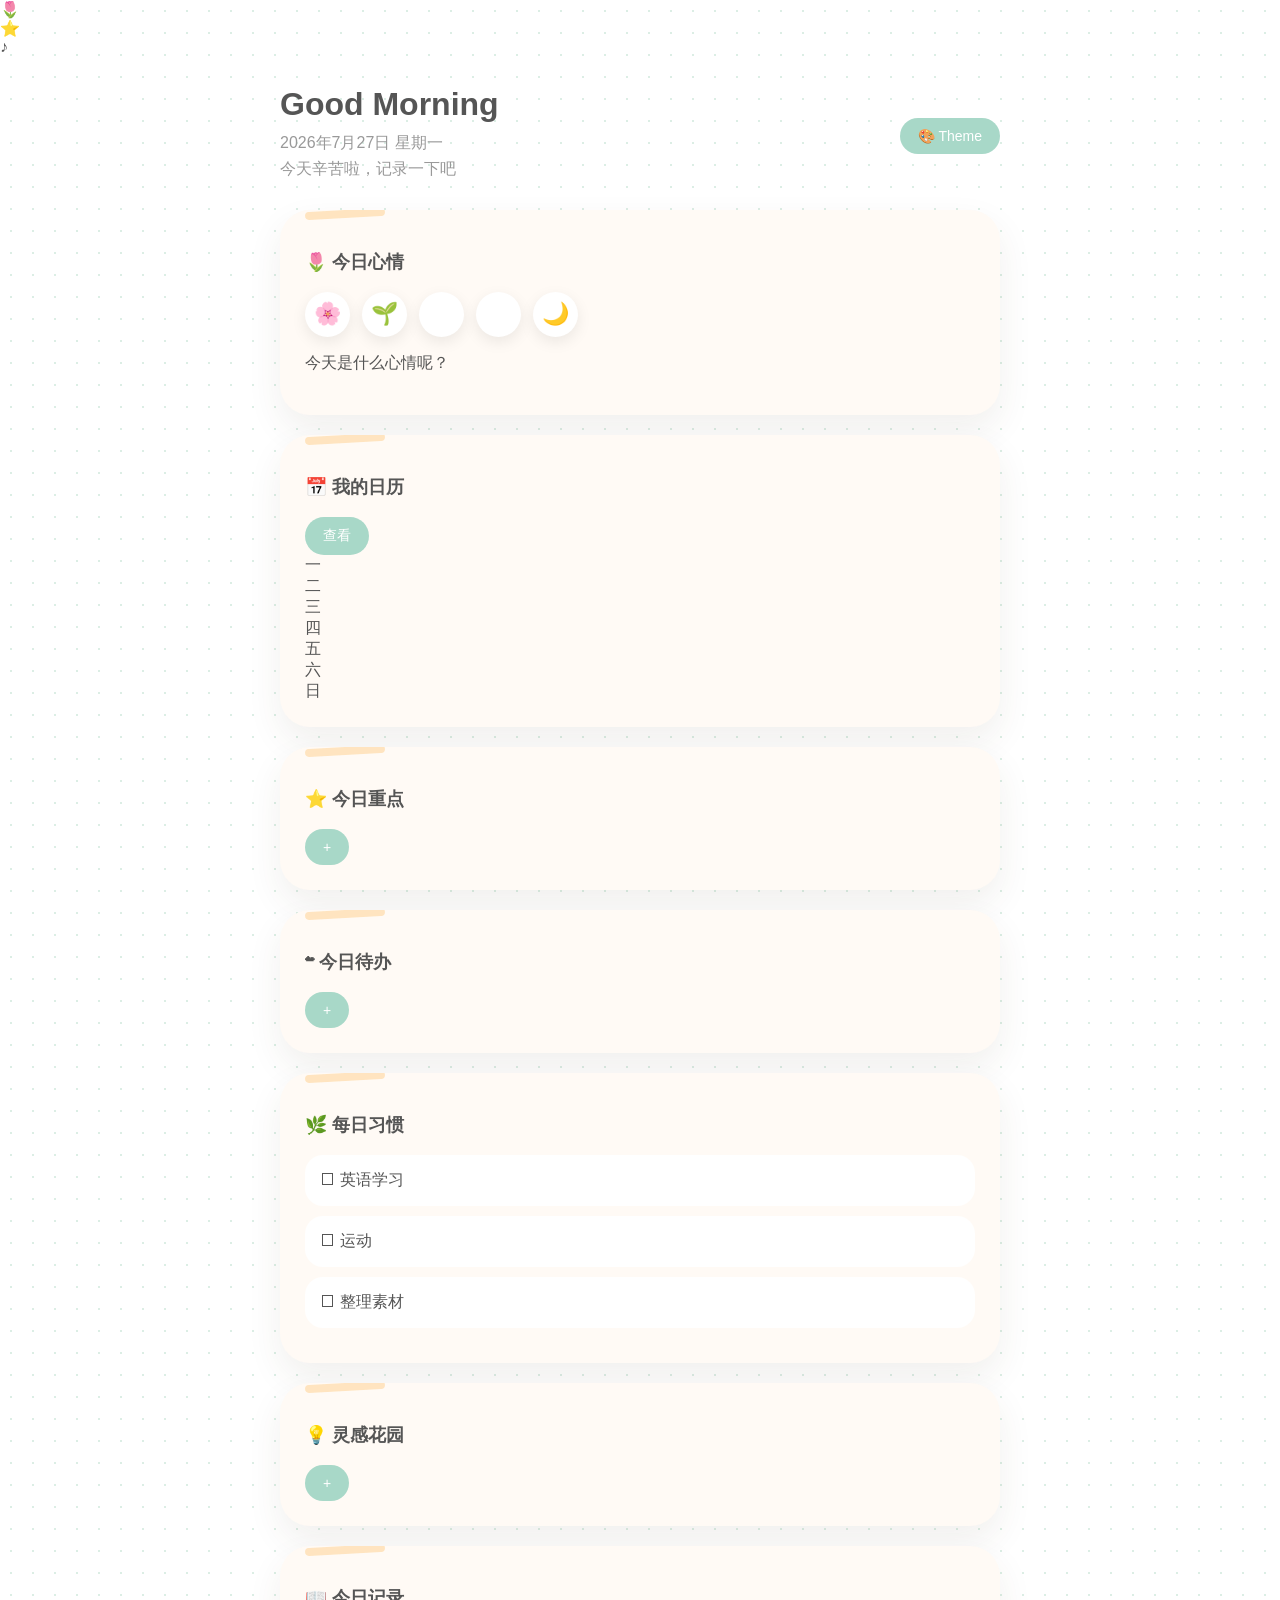
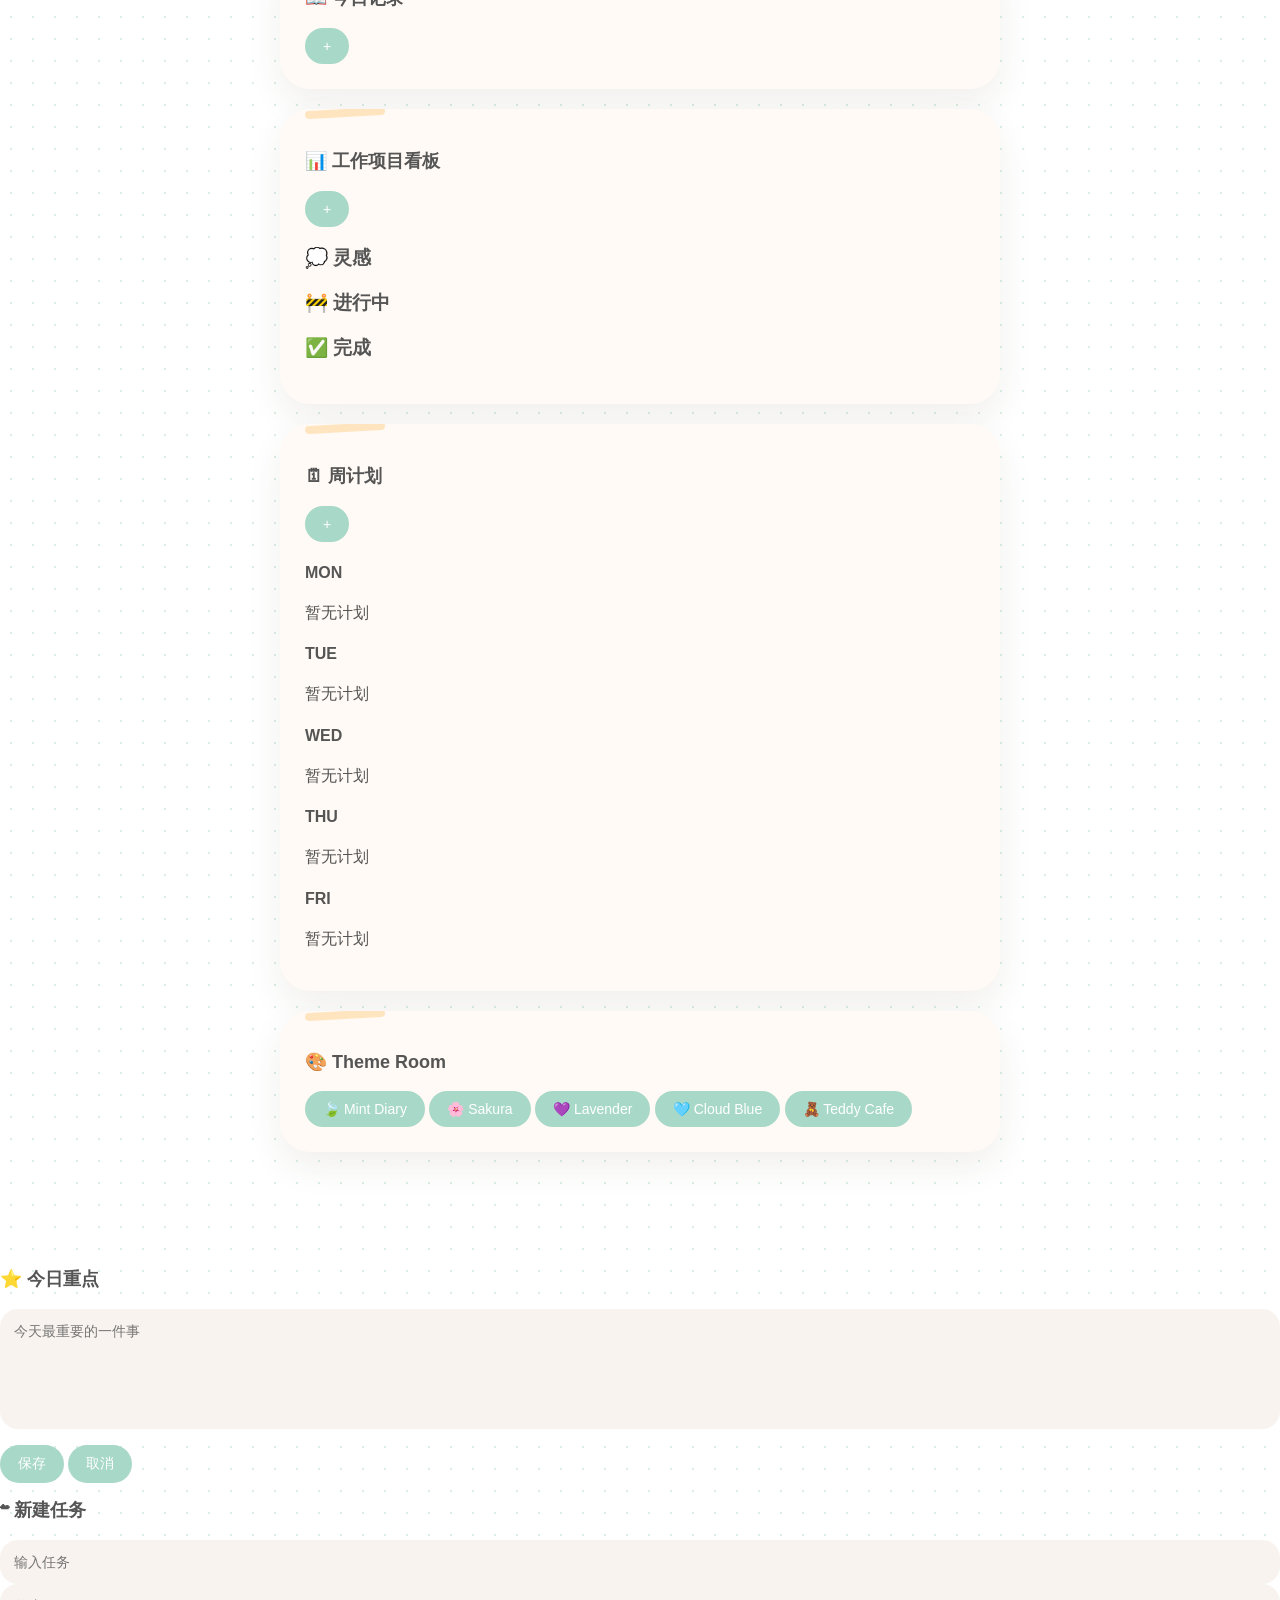
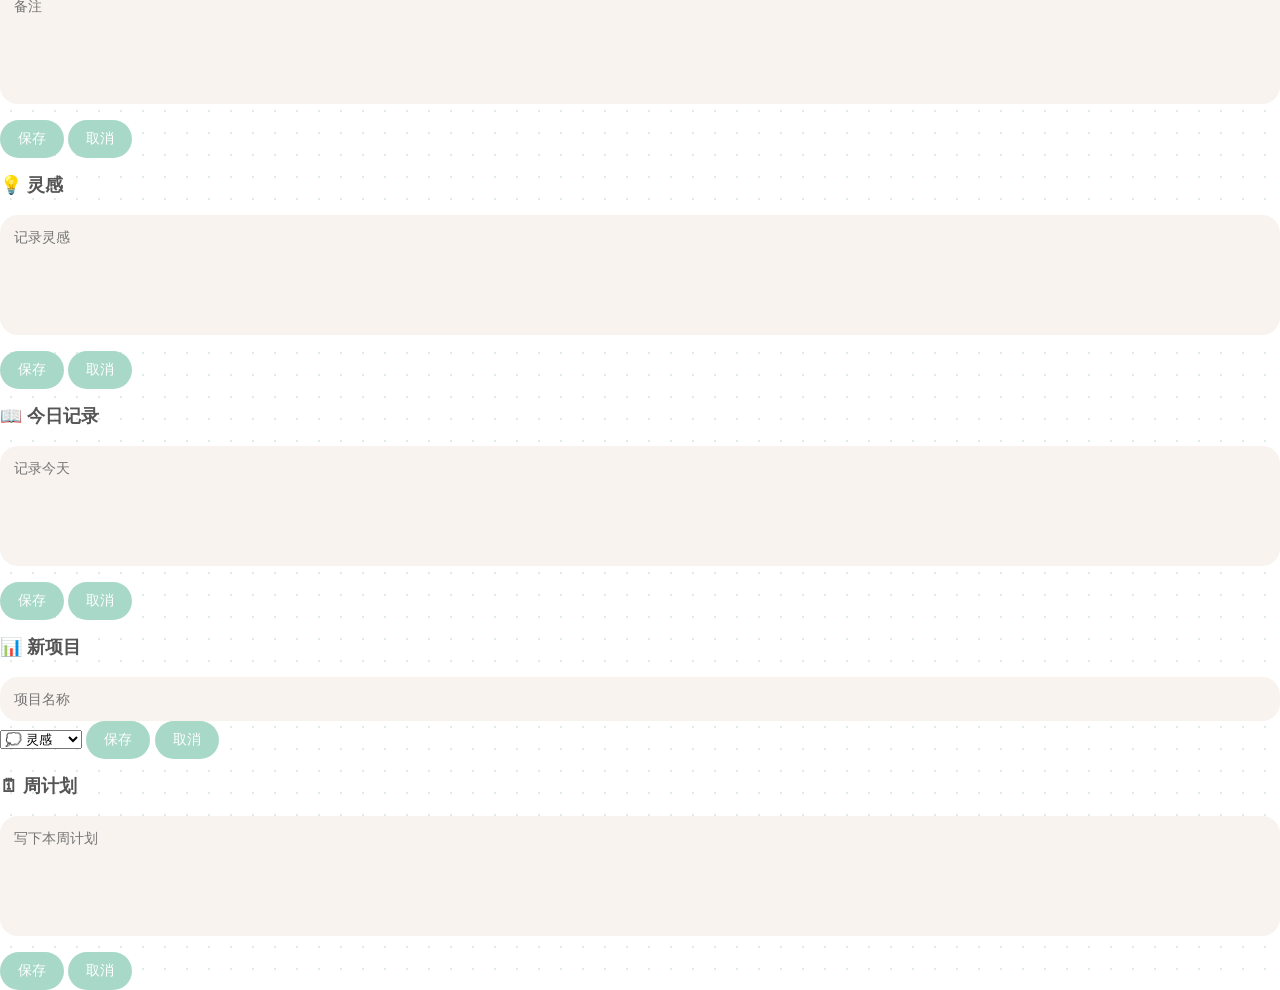
==== commit 717f78e5: "Update index.html" ====
--- a/index.html
+++ b/index.html
@@ -1,57 +1,96 @@
 <!DOCTYPE html>
+
 <html lang="zh-CN">
 
+
 <head>
 
+
 <meta charset="UTF-8">
 
+
 <meta name="viewport" content="width=device-width, initial-scale=1.0">
 
+
 <title>
-Daynote · Life Planner
+Daynote V4.2 · Life Planner
 </title>
 
+
 <link rel="stylesheet" href="style.css">
 
+
 </head>
 
 
+
 <body>
 
 
+<div class="sticker sticker-flower">
+🌷
+</div>
+
+
+<div class="sticker sticker-star">
+⭐
+</div>
+
+
+<div class="sticker sticker-note">
+♪
+</div>
+
+
+
+
 <div class="app">
 
 
-<!-- 顶部 -->
+
+<!-- =================
+Header
+================= -->
+
 
 <header class="header">
 
 
 <div>
 
+
 <h1 id="greeting">
+
 🌙 Good Evening
+
 </h1>
 
 
+
 <p id="date">
-2026年7月27日
+
+2026年7月27日 星期一
+
 </p>
 
 
+
 <p id="subtitle">
+
 今天辛苦啦，记录一下吧
+
 </p>
 
-</div>
-
-
-
-<div class="theme-tag">
-
-🍃 Mint Diary
-
-</div>
+
+</div>
+
+
+
+<button class="theme-btn">
+
+🎨 Theme
+
+</button>
 
 
 </header>
@@ -62,41 +101,66 @@
 
 
 
-<!-- 今日心情 -->
-
-<section class="card">
-
-
-<h2>
+
+
+<!-- =================
+Mood
+================= -->
+
+
+<section class="card paper">
+
+
+<div class="tape"></div>
+
+
+<h2>
+
 🌷 今日心情
-</h2>
+
+</h2>
+
 
 
 <div class="mood-list">
 
 
 <button onclick="setMood('🌸 开心')">
+
 🌸
-</button>
+
+</button>
+
 
 
 <button onclick="setMood('🌱 平静')">
+
 🌱
-</button>
+
+</button>
+
 
 
 <button onclick="setMood('☁ 普通')">
+
 ☁
-</button>
+
+</button>
+
 
 
 <button onclick="setMood('🌧 疲惫')">
+
 🌧
-</button>
+
+</button>
+
 
 
 <button onclick="setMood('🌙 emo')">
+
 🌙
+
 </button>
 
 
@@ -105,7 +169,9 @@
 
 
 <p id="moodText">
+
 今天是什么心情呢？
+
 </p>
 
 
@@ -117,135 +183,798 @@
 
 
 
+
+
+<!-- =================
+Calendar
+================= -->
+
+
+<section class="card paper">
+
+
+<div class="section-title">
+
+
+<h2>
+
+📅 我的日历
+
+</h2>
+
+
+<button onclick="openCalendar()">
+
+查看
+
+</button>
+
+
+</div>
+
+
+
+<div class="mini-calendar">
+
+
+<div>
+
+一
+
+</div>
+
+
+<div>
+
+二
+
+</div>
+
+
+<div>
+
+三
+
+</div>
+
+
+<div>
+
+四
+
+</div>
+
+
+<div>
+
+五
+
+</div>
+
+
+<div>
+
+六
+
+</div>
+
+
+<div>
+
+日
+
+</div>
+
+
+</div>
+
+
+
+<div id="miniDays">
+
+
+</div>
+
+
+
+</section>
+
+
+
+
+
+
+
+
+
+<!-- =================
+Focus
+================= -->
+
+
+<section class="card paper">
+
+
+<div class="section-title">
+
+
+<h2>
+
+⭐ 今日重点
+
+</h2>
+
+
+<button onclick="openFocus()">
+
++
+
+</button>
+
+
+</div>
+
+
+
+<div id="focusList">
+
+
+</div>
+
+
+</section>
+
+
+
+
+
+
+
+
+
+<!-- =================
+Todo
+================= -->
+
+
+<section class="card paper">
+
+
+<div class="section-title">
+
+
+<h2>
+
+☁ 今日待办
+
+</h2>
+
+
+
+<button onclick="openTask()">
+
++
+
+</button>
+
+
+</div>
+
+
+
+<div id="taskList">
+
+
+</div>
+
+
+
+</section>
+
+
+
+
+
+
+
+
+<!-- =================
+Routine
+================= -->
+
+
+<section class="card paper">
+
+
+<div class="section-title">
+
+
+<h2>
+
+🌿 每日习惯
+
+</h2>
+
+
+</div>
+
+
+
+<div class="habit-list">
+
+
+<div class="habit">
+
+☐ 英语学习
+
+</div>
+
+
+<div class="habit">
+
+☐ 运动
+
+</div>
+
+
+<div class="habit">
+
+☐ 整理素材
+
+</div>
+
+
+
+</div>
+
+
+</section>
+<!-- =================
+灵感花园
+================= -->
+
+
+<section class="card paper">
+
+
+<div class="section-title">
+
+
+<h2>
+
+💡 灵感花园
+
+</h2>
+
+
+<button onclick="openIdea()">
+
++
+
+</button>
+
+
+</div>
+
+
+
+<div id="ideaList">
+
+
+</div>
+
+
+</section>
+
+
+
+
+
+
+
+
+
+<!-- =================
+今日记录
+================= -->
+
+
+<section class="card paper">
+
+
+<div class="section-title">
+
+
+<h2>
+
+📖 今日记录
+
+</h2>
+
+
+<button onclick="openDiary()">
+
++
+
+</button>
+
+
+</div>
+
+
+
+<div id="diaryList">
+
+
+</div>
+
+
+
+</section>
+
+
+
+
+
+
+
+
+
+<!-- =================
+工作项目看板
+================= -->
+
+
+<section class="card paper">
+
+
+<div class="section-title">
+
+
+<h2>
+
+📊 工作项目看板
+
+</h2>
+
+
+<button onclick="openProject()">
+
++
+
+</button>
+
+
+</div>
+
+
+
+
+<div class="board">
+
+
+
+<div class="board-column">
+
+
+<h3>
+
+💭 灵感
+
+</h3>
+
+
+<div id="ideaBoard">
+
+
+</div>
+
+
+</div>
+
+
+
+
+
+
+<div class="board-column">
+
+
+<h3>
+
+🚧 进行中
+
+</h3>
+
+
+<div id="doingBoard">
+
+
+</div>
+
+
+</div>
+
+
+
+
+
+
+<div class="board-column">
+
+
+<h3>
+
+✅ 完成
+
+</h3>
+
+
+<div id="doneBoard">
+
+
+</div>
+
+
+</div>
+
+
+
+
+</div>
+
+
+
+</section>
+
+
+
+
+
+
+
+
+
+<!-- =================
+周计划
+================= -->
+
+
+<section class="card paper">
+
+
+<div class="section-title">
+
+
+<h2>
+
+🗓 周计划
+
+</h2>
+
+
+<button onclick="openWeek()">
+
++
+
+</button>
+
+
+</div>
+
+
+
+
+<div class="week-grid">
+
+
+
+<div>
+
+<h4>
+
+MON
+
+</h4>
+
+<p>
+
+暂无计划
+
+</p>
+
+</div>
+
+
+
+
+<div>
+
+<h4>
+
+TUE
+
+</h4>
+
+<p>
+
+暂无计划
+
+</p>
+
+</div>
+
+
+
+
+<div>
+
+<h4>
+
+WED
+
+</h4>
+
+<p>
+
+暂无计划
+
+</p>
+
+</div>
+
+
+
+
+<div>
+
+<h4>
+
+THU
+
+</h4>
+
+<p>
+
+暂无计划
+
+</p>
+
+</div>
+
+
+
+
+<div>
+
+<h4>
+
+FRI
+
+</h4>
+
+<p>
+
+暂无计划
+
+</p>
+
+</div>
+
+
+
+
+</div>
+
+
+
+</section>
+
+
+
+
+
+
+
+
+
+<!-- =================
+Theme Room
+================= -->
+
+
+<section class="card paper">
+
+
+<h2>
+
+🎨 Theme Room
+
+</h2>
+
+
+
+<div class="theme-grid">
+
+
+
+<button onclick="changeTheme('mint')">
+
+🍃
+
+Mint Diary
+
+</button>
+
+
+
+<button onclick="changeTheme('pink')">
+
+🌸
+
+Sakura
+
+</button>
+
+
+
+<button onclick="changeTheme('purple')">
+
+💜
+
+Lavender
+
+</button>
+
+
+
+<button onclick="changeTheme('blue')">
+
+🩵
+
+Cloud Blue
+
+</button>
+
+
+
+<button onclick="changeTheme('cream')">
+
+🧸
+
+Teddy Cafe
+
+</button>
+
+
+
+</div>
+
+
+</section>
+
+
+
+
+
+
+
+
+
+</div>
+
+
+
+
+
+
+
+
+
+<!-- =================
+弹窗区域
+================= -->
+
+
+
 <!-- 今日重点 -->
 
-<section class="card">
-
-
-<div class="title-row">
-
-
-<h2>
+
+<div class="modal hidden" id="focusModal">
+
+
+<div class="modal-box">
+
+
+<h2>
+
 ⭐ 今日重点
-</h2>
-
-
-</div>
-
-
-
-<div class="input-row">
-
-
-<input
+
+</h2>
+
+
+<textarea
 id="focusInput"
 placeholder="今天最重要的一件事">
-
-
-<button onclick="addFocus()">
-添加
-</button>
-
-
-</div>
-
-
-
-<div id="focusList">
-
-</div>
-
-
-</section>
-
-
-
-
-
-
-
-
-<!-- 今日待办 -->
-
-<section class="card">
-
-
-<h2>
-☁ 今日待办
-</h2>
-
-
-
-<div class="input-row">
+</textarea>
+
+
+<button onclick="saveFocus()">
+
+保存
+
+</button>
+
+
+<button onclick="closeModal('focusModal')">
+
+取消
+
+</button>
+
+
+
+</div>
+
+
+</div>
+
+
+
+
+
+
+
+
+
+<!-- 任务 -->
+
+
+<div class="modal hidden" id="taskModal">
+
+
+<div class="modal-box">
+
+
+<h2>
+
+☁ 新建任务
+
+</h2>
 
 
 <input
 id="taskInput"
-placeholder="输入待办任务">
-
-
-<button onclick="addTask()">
-添加
-</button>
-
-
-</div>
-
-
-
-<div id="taskList">
-
-</div>
-
-
-</section>
-
-
-
-
-
-
-
-
-
-<!-- 每日习惯 -->
-
-<section class="card">
-
-
-<h2>
-🌿 每日习惯
-</h2>
-
-
-<div id="habitList">
-
-
-<div class="habit">
-
-☐ 英语学习
-
-</div>
-
-
-<div class="habit">
-
-☐ 运动
-
-</div>
-
-
-<div class="habit">
-
-☐ 整理素材
-
-</div>
-
-
-</div>
-
-
-</section>
+placeholder="输入任务">
+
+
+
+<textarea
+id="taskNote"
+placeholder="备注">
+</textarea>
+
+
+
+<button onclick="saveTask()">
+
+保存
+
+</button>
+
+
+
+<button onclick="closeModal('taskModal')">
+
+取消
+
+</button>
+
+
+</div>
+
+
+</div>
 
 
 
@@ -257,127 +986,232 @@
 
 <!-- 灵感 -->
 
-<section class="card">
-
-
-<h2>
-💡 灵感收集
-</h2>
-
+
+<div class="modal hidden" id="ideaModal">
+
+
+<div class="modal-box">
+
+
+<h2>
+
+💡 灵感
+
+</h2>
 
 
 <textarea
 id="ideaInput"
-placeholder="记录突然想到的想法...">
+placeholder="记录灵感">
 </textarea>
 
 
+
 <button onclick="saveIdea()">
-保存灵感
-</button>
-
-
-
-<div id="ideaList">
-
-</div>
-
-
-</section>
-
-
-
-
-
-
-
-
-<!-- 今日记录 -->
-
-<section class="card">
-
-
-<h2>
+
+保存
+
+</button>
+
+
+
+<button onclick="closeModal('ideaModal')">
+
+取消
+
+</button>
+
+
+</div>
+
+
+</div>
+
+
+
+
+
+
+
+
+
+<!-- 日记 -->
+
+
+<div class="modal hidden" id="diaryModal">
+
+
+<div class="modal-box">
+
+
+<h2>
+
 📖 今日记录
-</h2>
-
+
+</h2>
 
 
 <textarea
-id="noteInput"
-placeholder="写下今天发生的小事...">
+id="diaryInput"
+placeholder="记录今天">
 </textarea>
 
 
 
-<button onclick="saveNote()">
-保存记录
-</button>
-
-
-
-<div id="noteShow">
-
-</div>
-
-
-
-</section>
-
-
-
-
-
-
-
-
-<!-- 主题 -->
-
-
-<section class="card">
-
-
-<h2>
-🎨 Theme Room
-</h2>
-
-
-
-<div class="theme-list">
-
-
-<button onclick="changeTheme('mint')">
-🍃 薄荷绿
-</button>
-
-
-<button onclick="changeTheme('pink')">
-🌸 樱花粉
-</button>
-
-
-<button onclick="changeTheme('purple')">
-💜 薰衣草
-</button>
-
-
-<button onclick="changeTheme('blue')">
-🩵 云朵蓝
-</button>
-
-
-
-</div>
-
-
-</section>
-
-
-
-
-
-
-</div>
+<button onclick="saveDiary()">
+
+保存
+
+</button>
+
+
+
+<button onclick="closeModal('diaryModal')">
+
+取消
+
+</button>
+
+
+</div>
+
+
+</div>
+
+
+
+
+
+
+
+
+
+<!-- 项目 -->
+
+
+<div class="modal hidden" id="projectModal">
+
+
+<div class="modal-box">
+
+
+<h2>
+
+📊 新项目
+
+</h2>
+
+
+<input
+id="projectName"
+placeholder="项目名称">
+
+
+<select id="projectStatus">
+
+
+<option value="idea">
+
+💭 灵感
+
+</option>
+
+
+<option value="doing">
+
+🚧 进行中
+
+</option>
+
+
+<option value="done">
+
+✅ 完成
+
+</option>
+
+
+</select>
+
+
+
+<button onclick="saveProject()">
+
+保存
+
+</button>
+
+
+
+<button onclick="closeModal('projectModal')">
+
+取消
+
+</button>
+
+
+
+</div>
+
+
+</div>
+
+
+
+
+
+
+
+
+
+<!-- 周计划 -->
+
+
+<div class="modal hidden" id="weekModal">
+
+
+<div class="modal-box">
+
+
+<h2>
+
+🗓 周计划
+
+</h2>
+
+
+
+<textarea
+id="weekInput"
+placeholder="写下本周计划">
+</textarea>
+
+
+
+<button onclick="saveWeek()">
+
+保存
+
+</button>
+
+
+<button onclick="closeModal('weekModal')">
+
+取消
+
+</button>
+
+
+</div>
+
+
+</div>
+
+
+
+
+
+
 
 
 
--- a/style.css
+++ b/style.css
@@ -1,27 +1,20 @@
 /* ==========================
-Daynote V4
-Life Planner UI
+Daynote V4.1 Beta
+Style
 ========================== */
 
 
 :root{
 
---bg:#F8F4EF;
-
---paper:#FFFCF8;
-
---primary:#A8D8C8;
-
---secondary:#DDEEE8;
-
---text:#514B48;
-
---sub:#A39A94;
-
---line:#EEE5DD;
-
---shadow:
-0 15px 40px rgba(90,70,50,.08);
+--bg:#eef8f3;
+
+--card:#fffaf5;
+
+--primary:#a8d8c8;
+
+--text:#555;
+
+--sub:#999;
 
 }
 
@@ -34,6 +27,7 @@
 box-sizing:border-box;
 
 }
+
 
 
 
@@ -59,20 +53,14 @@
 
 
 
-background-color:var(--bg);
-
-
-
-background-image:
-
+background:
 
 radial-gradient(
-#e8ddd2 1px,
+#dceee5 1px,
 transparent 1px
 );
 
 
-
 background-size:
 
 22px 22px;
@@ -89,13 +77,11 @@
 
 
 
-/* 页面 */
-
 
 .app{
 
 
-max-width:900px;
+max-width:760px;
 
 
 margin:auto;
@@ -114,12 +100,10 @@
 
 
 
-
-
 /* 顶部 */
 
 
-.journal-header{
+.header{
 
 
 display:flex;
@@ -138,289 +122,419 @@
 
 
 
-.header-left{
+.header h1{
+
+
+font-size:32px;
+
+
+margin:0 0 10px;
+
+
+}
+
+
+
+.header p{
+
+
+color:var(--sub);
+
+
+margin:5px 0;
+
+
+}
+
+
+
+.theme-tag{
+
+
+background:white;
+
+
+padding:
+
+12px 18px;
+
+
+border-radius:30px;
+
+
+box-shadow:
+
+0 10px 25px rgba(0,0,0,.06);
+
+
+}
+
+
+
+
+
+
+
+
+
+/* 卡片 */
+
+
+.card{
+
+
+background:var(--card);
+
+
+border-radius:30px;
+
+
+padding:25px;
+
+
+margin-bottom:20px;
+
+
+box-shadow:
+
+0 15px 35px rgba(80,60,40,.08);
+
+
+
+position:relative;
+
+
+overflow:hidden;
+
+
+}
+
+
+
+
+
+.card::before{
+
+
+content:"";
+
+
+position:absolute;
+
+
+top:0;
+
+
+left:25px;
+
+
+width:80px;
+
+
+height:8px;
+
+
+background:
+
+rgba(255,220,170,.7);
+
+
+border-radius:10px;
+
+
+transform:rotate(-3deg);
+
+
+}
+
+
+
+
+
+
+
+h2{
+
+
+font-size:18px;
+
+
+margin-bottom:18px;
+
+
+}
+
+
+
+
+
+
+
+
+/* 输入 */
+
+
+.input-row{
 
 
 display:flex;
 
 
+gap:10px;
+
+
+}
+
+
+
+input,
+
+textarea{
+
+
+border:none;
+
+
+outline:none;
+
+
+background:#f8f3ee;
+
+
+border-radius:18px;
+
+
+padding:14px;
+
+
+font-size:14px;
+
+
+width:100%;
+
+
+}
+
+
+
+
+textarea{
+
+
+height:120px;
+
+
+resize:none;
+
+
+margin-bottom:12px;
+
+
+}
+
+
+
+
+
+
+
+
+/* 按钮 */
+
+
+button{
+
+
+border:none;
+
+
+cursor:pointer;
+
+
+background:var(--primary);
+
+
+color:white;
+
+
+padding:
+
+10px 18px;
+
+
+border-radius:22px;
+
+
+font-size:14px;
+
+
+transition:.3s;
+
+
+}
+
+
+
+button:hover{
+
+
+transform:
+
+translateY(-3px);
+
+
+}
+
+
+
+
+
+
+
+
+/* 心情 */
+
+
+.mood-list{
+
+
+display:flex;
+
+
+gap:12px;
+
+
+}
+
+
+
+.mood-list button{
+
+
+width:45px;
+
+
+height:45px;
+
+
+padding:0;
+
+
+border-radius:50%;
+
+
+font-size:22px;
+
+
+background:white;
+
+
+box-shadow:
+
+0 5px 15px rgba(0,0,0,.08);
+
+
+}
+
+
+
+
+
+
+
+
+/* 列表 */
+
+
+.task-item,
+
+.focus-item{
+
+
+background:white;
+
+
+padding:14px;
+
+
+border-radius:18px;
+
+
+margin-top:12px;
+
+
+display:flex;
+
+
+justify-content:space-between;
+
+
 align-items:center;
 
 
-gap:15px;
-
-
-}
-
-
-
-.greeting-icon{
-
-
-font-size:42px;
-
-
-}
-
-
-
-.journal-header h1{
-
-
-margin:0;
-
-
-font-size:32px;
-
-
-font-weight:600;
-
-
-}
-
-
-
-.journal-header p{
-
-
-margin:6px 0;
-
-
-color:var(--sub);
-
-
-}
-
-
-
-
-
-.theme-pill{
+}
+
+
+
+
+.complete{
+
+
+text-decoration:line-through;
+
+
+opacity:.5;
+
+
+}
+
+
+
+
+
+
+
+
+/* 习惯 */
+
+
+.habit{
 
 
 background:white;
 
 
-padding:
-
-12px 18px;
-
-
-border-radius:30px;
-
-
-box-shadow:var(--shadow);
-
-
-}
-
-
-
-
-
-
-
-
-
-/* 手帐卡片 */
-
-
-.memo-card{
-
-
-position:relative;
-
-
-background:var(--paper);
-
-
-border-radius:28px;
-
-
-padding:25px;
-
-
-margin-bottom:20px;
-
-
-box-shadow:var(--shadow);
-
-
-
-border:
-
-1px solid rgba(255,255,255,.8);
-
-
-
-overflow:hidden;
-
-
-}
-
-
-
-
-
-.memo-card::before{
-
-
-content:"";
-
-
-position:absolute;
-
-
-top:0;
-
-
-left:0;
-
-
-width:100%;
-
-
-height:5px;
-
-
-background:
-
-linear-gradient(
-90deg,
-var(--primary),
-transparent
-);
-
-
-}
-
-
-
-
-
-
-
-
-/* 胶带 */
-
-
-.tape{
-
-
-position:absolute;
-
-
-top:-12px;
-
-
-left:40px;
-
-
-width:100px;
-
-
-height:30px;
-
-
-background:
-
-rgba(255,230,190,.65);
-
-
-transform:rotate(-4deg);
-
-
-}
-
-
-
-
-
-
-
-
-h2{
-
-
-font-size:18px;
-
-
-margin:0 0 18px;
-
-
-}
-
-
-
-
-
-
-
-
-
-/* 标题栏 */
-
-
-.card-title{
-
-
-display:flex;
-
-
-justify-content:space-between;
-
-
-align-items:center;
-
-
-}
-
-
-
-.card-title button{
-
-
-border:none;
-
-
-background:var(--primary);
-
-
-color:white;
-
-
-width:36px;
-
-
-height:36px;
-
-
-border-radius:50%;
-
-
-font-size:20px;
-
-
-cursor:pointer;
-
-
-}
-
-
-
-
-
-
-
-
-
-/* 心情 */
-
-
-.mood-list{
-
-
-display:flex;
+padding:15px;
+
+
+border-radius:18px;
+
+
+margin-bottom:10px;
+
+
+}
+
+
+
+
+
+
+
+
+
+/* 主题 */
+
+
+.theme-list{
+
+
+display:grid;
+
+
+grid-template-columns:
+
+repeat(2,1fr);
 
 
 gap:12px;
@@ -430,835 +544,100 @@
 
 
 
-.mood-list button{
-
-
-width:45px;
-
-
-height:45px;
-
-
-border-radius:50%;
-
-
-border:none;
-
-
-background:#fff;
-
-
-font-size:22px;
-
-
-cursor:pointer;
-
-
-box-shadow:
-
-0 5px 15px rgba(0,0,0,.05);
-
-
-}
-
-
-
-.mood-list button:hover{
-
-
-transform:translateY(-3px);
-
-
-}
-
-
-
-
-
-
-
-
-/* 日历 */
-
-
-.week{
-
-
-display:grid;
-
-
-grid-template-columns:
-
-repeat(7,1fr);
-
-
-text-align:center;
-
-
-color:var(--sub);
-
-
-margin-bottom:10px;
-
-
-}
-
-
-
-#calendarGrid{
-
-
-display:grid;
-
-
-grid-template-columns:
-
-repeat(7,1fr);
-
-
-gap:8px;
-
-
-}
-
-
-
-
-.calendar-day{
-
-
-height:50px;
-
-
-border-radius:16px;
-
-
-background:#fff;
-
-
-display:flex;
-
-
-align-items:center;
-
-
-justify-content:center;
-
-
-cursor:pointer;
-
-
-position:relative;
-
-
-}
-
-
-
-.calendar-day:hover{
-
-
-background:var(--secondary);
-
-
-}
-
-
-
-.calendar-day .dot{
-
-
-position:absolute;
-
-
-bottom:5px;
-
-
-font-size:12px;
-
-
-}
-
-
-
-
-
-
-
-
-
-/* 任务 */
-
-
-.task-item{
-
-
-display:flex;
-
-
-justify-content:space-between;
+
+.theme-list button{
+
+
+background:white;
+
+
+color:var(--text);
+
+
+}
+
+
+
+
+
+
+
+
+
+/* =====================
+主题
+===================== */
+
+
+body.mint{
+
+
+--bg:#eef8f3;
+
+--primary:#a8d8c8;
+
+
+}
+
+
+
+body.pink{
+
+
+--bg:#fff2f6;
+
+--primary:#e8b6c5;
+
+
+}
+
+
+
+body.purple{
+
+
+--bg:#f5f0fa;
+
+--primary:#c6b5e5;
+
+
+}
+
+
+
+body.blue{
+
+
+--bg:#f0f7fc;
+
+--primary:#a8cde8;
+
+
+}
+
+
+
+
+
+
+
+
+
+@media(max-width:600px){
+
+
+
+.header{
 
 
 align-items:flex-start;
 
 
-padding:14px 0;
-
-
-border-bottom:
-
-1px dashed var(--line);
-
-
-}
-
-
-
-.task-main{
-
-
-display:flex;
-
-
-gap:12px;
-
-
-}
-
-
-
-.checkbox{
-
-
-width:22px;
-
-
-height:22px;
-
-
-border-radius:50%;
-
-
-border:
-
-2px solid var(--primary);
-
-
-cursor:pointer;
-
-
-}
-
-
-
-.checkbox.done{
-
-
-background:var(--primary);
-
-
-}
-
-
-
-.task-title{
-
-
-font-size:15px;
-
-
-}
-
-
-
-.task-done{
-
-
-text-decoration:line-through;
-
-
-color:#aaa;
-
-
-}
-
-
-
-.task-meta{
-
-
-font-size:12px;
-
-
-color:var(--sub);
-
-
-line-height:1.7;
-
-
-margin-top:8px;
-
-
-}
-
-
-
-.task-detail{
-
-
-display:none;
-
-
-margin-top:12px;
-
-
-padding:15px;
-
-
-border-radius:18px;
-
-
-background:#faf5ef;
-
-
-font-size:13px;
-
-
-}
-
-
-
-.task-detail.show{
-
-
-display:block;
-
-
-}
-
-
-
-
-
-
-
-
-
-/* 笔记 */
-
-
-.note{
-
-
-background:#fff;
-
-
-border-radius:18px;
-
-
-padding:15px;
-
-
-margin-bottom:10px;
-
-
-line-height:1.7;
-
-
-}
-
-
-
-
-
-
-
-
-/* 数据 */
-
-
-.statistics{
-
-
-display:flex;
-
-
-justify-content:space-around;
-
-
-text-align:center;
-
-
-}
-
-
-
-.statistics p{
-
-
-color:var(--sub);
-
-
-}
-
-
-
-.statistics strong{
-
-
-font-size:28px;
-
-
-}
-
-
-
-
-
-
-
-
-
-/* 主题 */
-
-
-.theme-grid{
-
-
-display:grid;
-
-
-grid-template-columns:
-
-repeat(3,1fr);
-
-
-gap:12px;
-
-
-}
-
-
-
-.theme-grid button{
-
-
-border:none;
-
-
-padding:15px 8px;
-
-
-border-radius:20px;
-
-
-background:white;
-
-
-cursor:pointer;
-
-
-font-size:13px;
-
-
-}
-
-
-
-
-.theme-grid button:hover{
-
-
-transform:translateY(-3px);
-
-
-}
-
-
-
-
-
-
-
-
-
-/* 弹窗 */
-
-
-.modal{
-
-
-position:fixed;
-
-
-inset:0;
-
-
-background:
-
-rgba(0,0,0,.25);
-
-
-display:flex;
-
-
-align-items:center;
-
-
-justify-content:center;
-
-
-z-index:999;
-
-
-}
-
-
-
-
-.hidden{
-
-
-display:none;
-
-
-}
-
-
-
-.modal-box{
-
-
-width:90%;
-
-
-max-width:420px;
-
-
-background:white;
-
-
-border-radius:32px;
-
-
-padding:30px;
-
-
-box-shadow:
-
-0 20px 60px rgba(0,0,0,.15);
-
-
-}
-
-
-
-.modal-box input,
-
-.modal-box textarea,
-
-.modal-box select{
-
-
-width:100%;
-
-
-padding:14px;
-
-
-border:none;
-
-
-outline:none;
-
-
-background:#F7F2EC;
-
-
-border-radius:18px;
-
-
-margin-bottom:12px;
-
-
-font-size:14px;
-
-
-}
-
-
-
-
-.modal-box textarea{
-
-
-height:120px;
-
-
-resize:none;
-
-
-}
-
-
-
-.modal-buttons{
-
-
-display:flex;
-
-
-gap:12px;
-
-
-}
-
-
-
-.modal-buttons button{
-
-
-flex:1;
-
-
-padding:14px;
-
-
-border:none;
-
-
-border-radius:25px;
-
-
-background:#eee;
-
-
-}
-
-
-
-.modal-buttons button:last-child{
-
-
-background:var(--primary);
-
-
-color:white;
-
-
-}
-
-
-
-
-
-
-
-
-
-/* ==========================
-主题
-========================== */
-
-
-body.mint{
-
-
---bg:#EFF8F3;
-
---primary:#A8D8C8;
-
---secondary:#DFF2EA;
-
-
-}
-
-
-
-body.sakura{
-
-
---bg:#FFF3F6;
-
---primary:#E8B6C5;
-
---secondary:#FBE1E8;
-
-
-}
-
-
-
-body.lavender{
-
-
---bg:#F6F1FA;
-
---primary:#C8B5E5;
-
---secondary:#EDE4F8;
-
-
-}
-
-
-
-body.blue{
-
-
---bg:#F0F7FC;
-
---primary:#A8CCE8;
-
---secondary:#DFEFF9;
-
-
-}
-
-
-
-body.vanilla{
-
-
---bg:#FCF6EB;
-
---primary:#E8D2A8;
-
---secondary:#F5E8CE;
-
-
-}
-
-
-
-body.aqua{
-
-
---bg:#EFFAF8;
-
---primary:#A9DED7;
-
---secondary:#DDF3EF;
-
-
-}
-
-
-
-body.peach{
-
-
---bg:#FFF3EE;
-
---primary:#F2B29E;
-
---secondary:#FBE1D7;
-
-
-}
-
-
-
-body.moon{
-
-
---bg:#F3F0FA;
-
---primary:#B9A7D8;
-
---secondary:#E8E0F4;
-
-
-}
-
-
-
-body.ice{
-
-
---bg:#F2FAFC;
-
---primary:#A9D7E5;
-
---secondary:#DCF0F5;
-
-
-}
-
-
-
-body.lilac{
-
-
---bg:#FAF2FA;
-
---primary:#D1B5D8;
-
---secondary:#F0E0F3;
-
-
-}
-
-
-
-body.pearl{
-
-
---bg:#F7F5F0;
-
---primary:#D5CEC0;
-
---secondary:#ECE7DE;
-
-
-}
-
-
-
-body.teddy{
-
-
---bg:#F8F0E8;
-
---primary:#D9BFA5;
-
---secondary:#F0DFCC;
-
-
-}
-
-
-
-
-
-
-
-
-
-@media(max-width:600px){
-
-
-.app{
-
-
-padding:20px 15px;
-
-
-}
-
-
-
-.journal-header{
-
-
-align-items:flex-start;
-
-
-}
-
-
-
-.journal-header h1{
+}
+
+
+
+.header h1{
 
 
 font-size:26px;
@@ -1268,16 +647,14 @@
 
 
 
-.theme-grid{
-
-
-grid-template-columns:
-
-repeat(2,1fr);
-
-
-}
-
-
-
-}
+.card{
+
+
+padding:20px;
+
+
+}
+
+
+
+}
